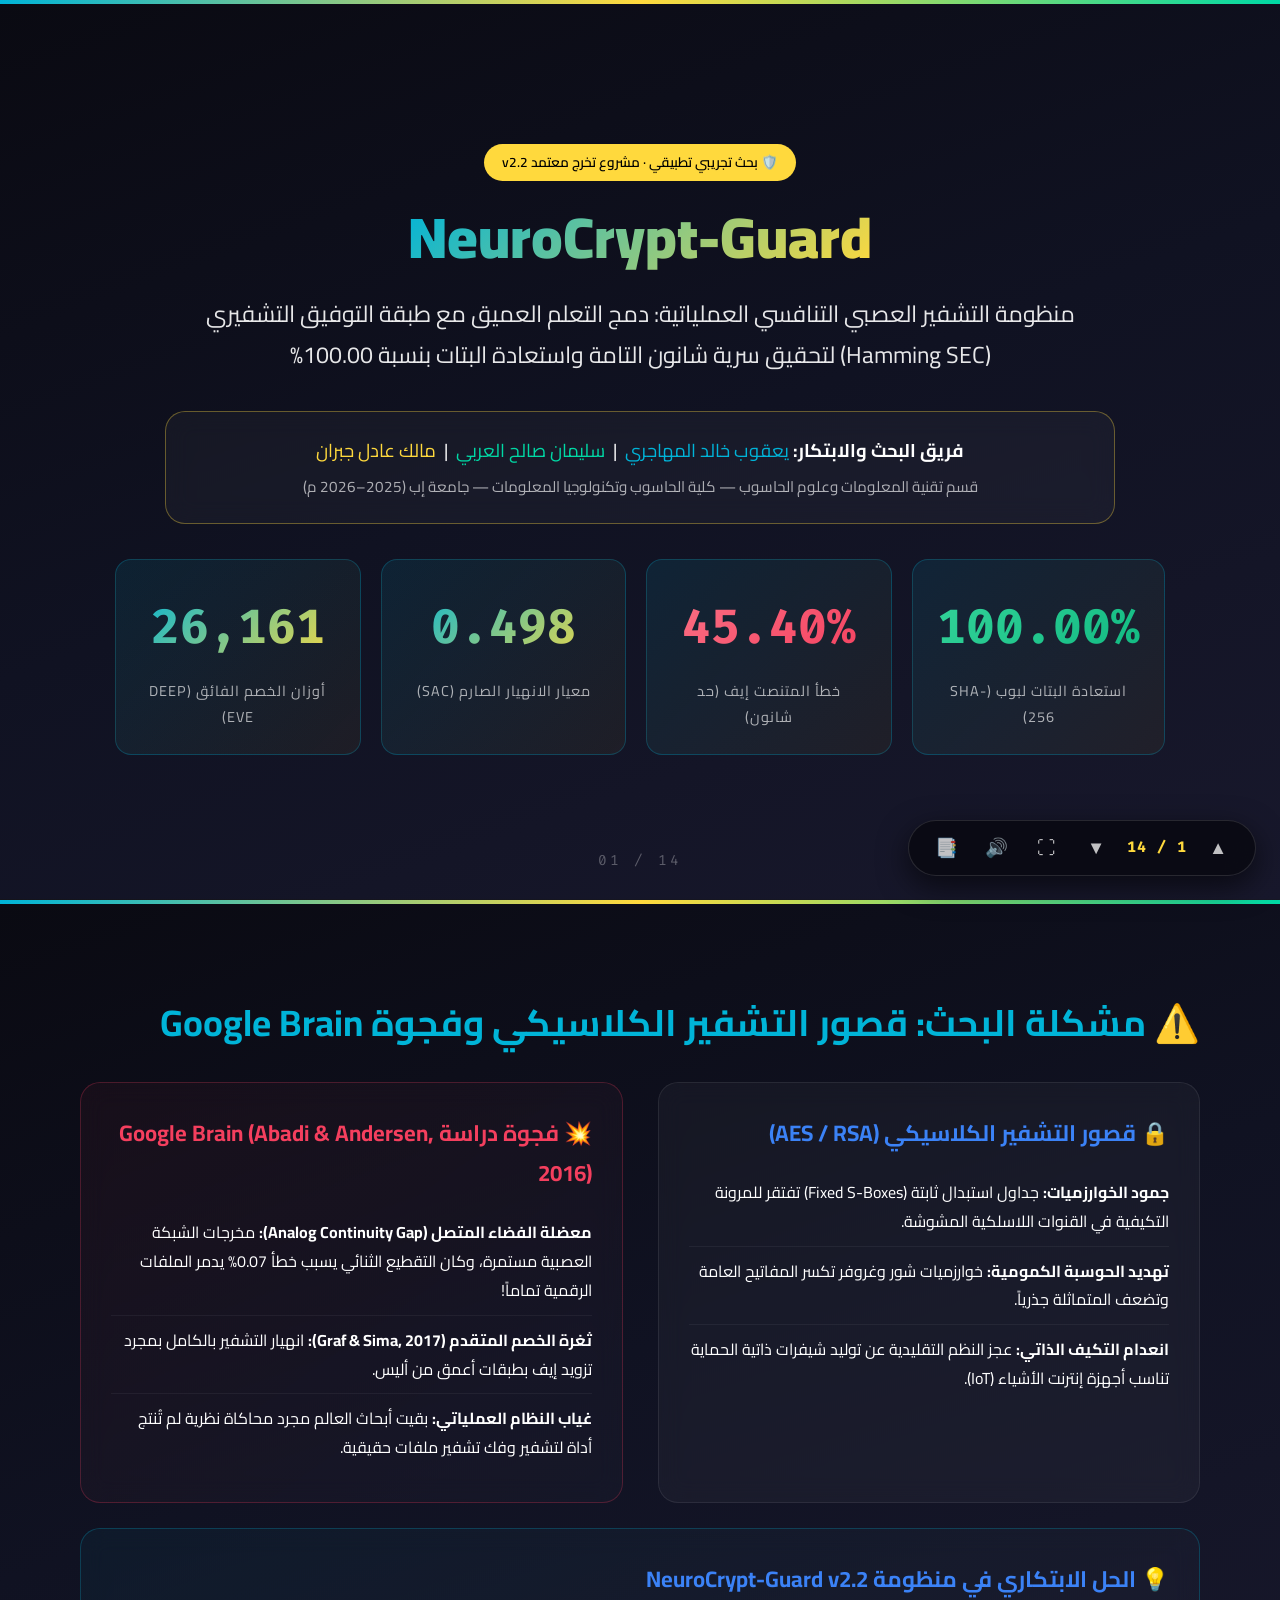
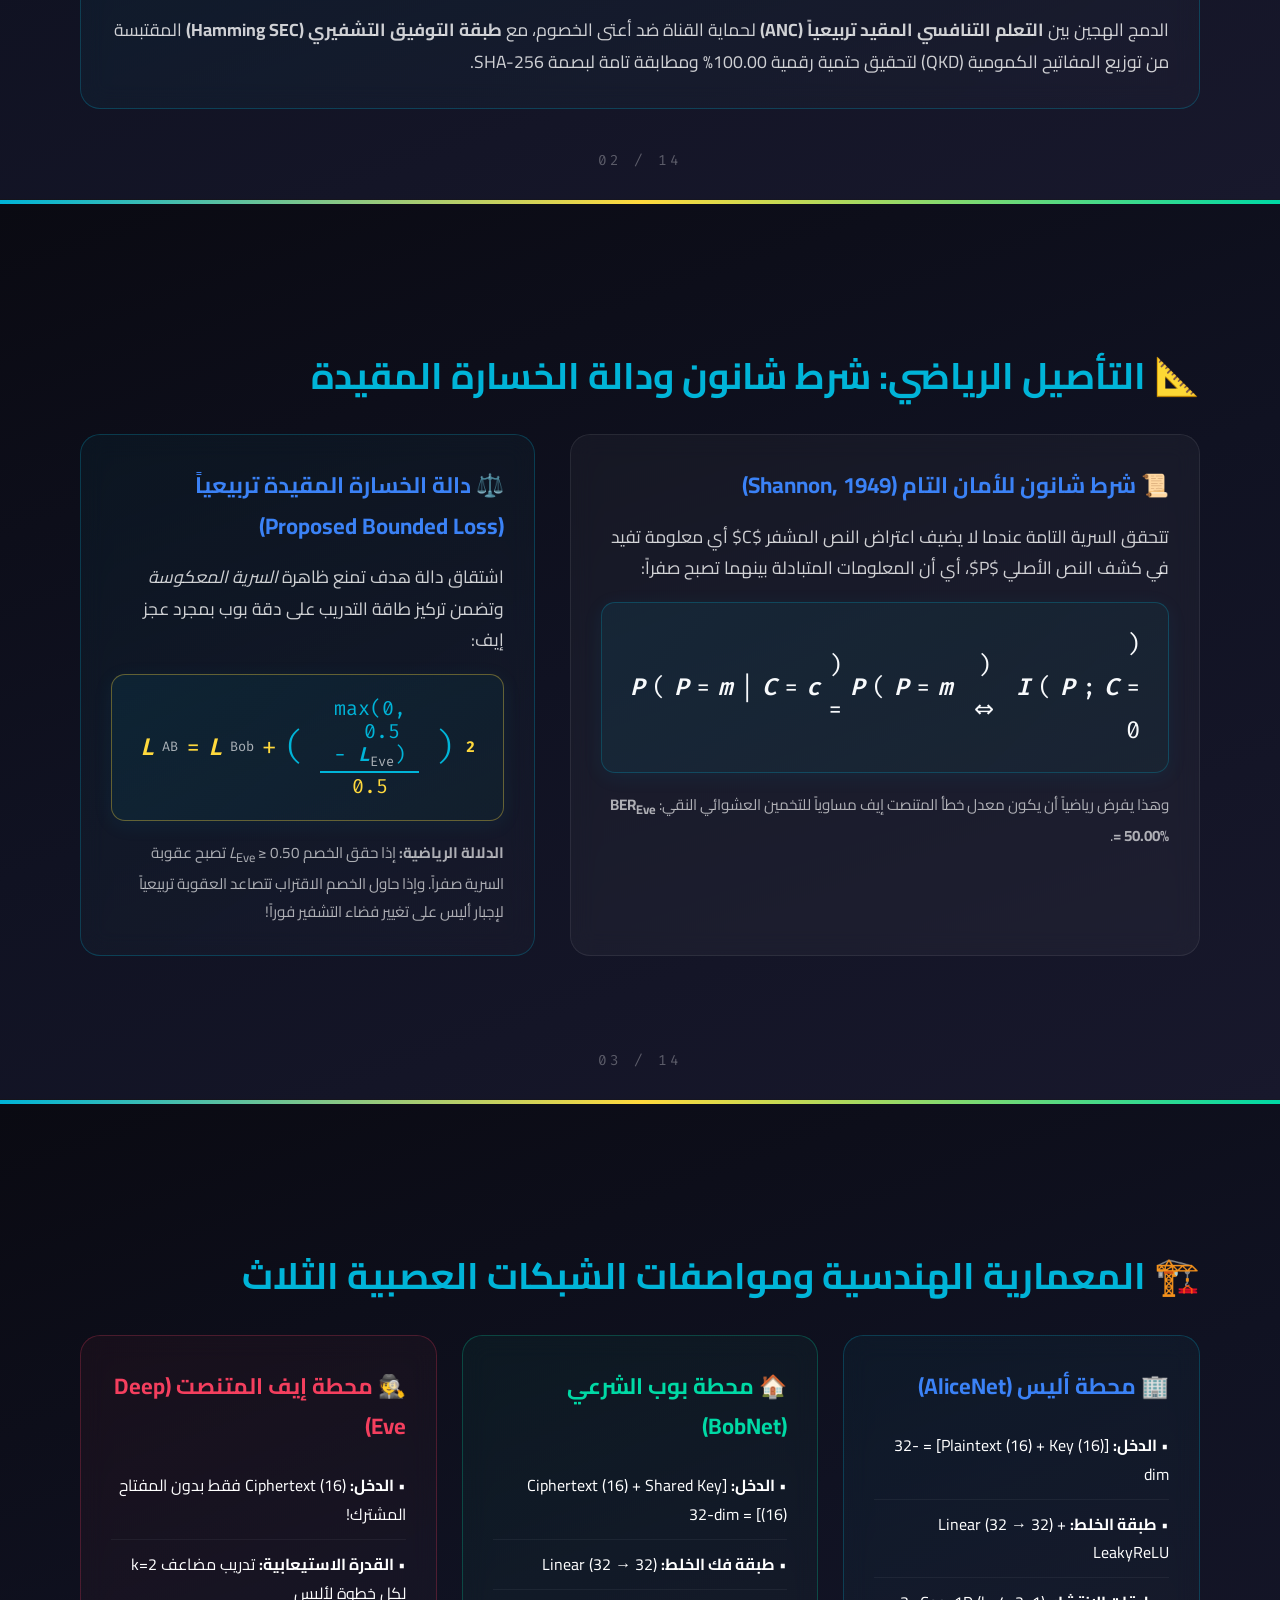
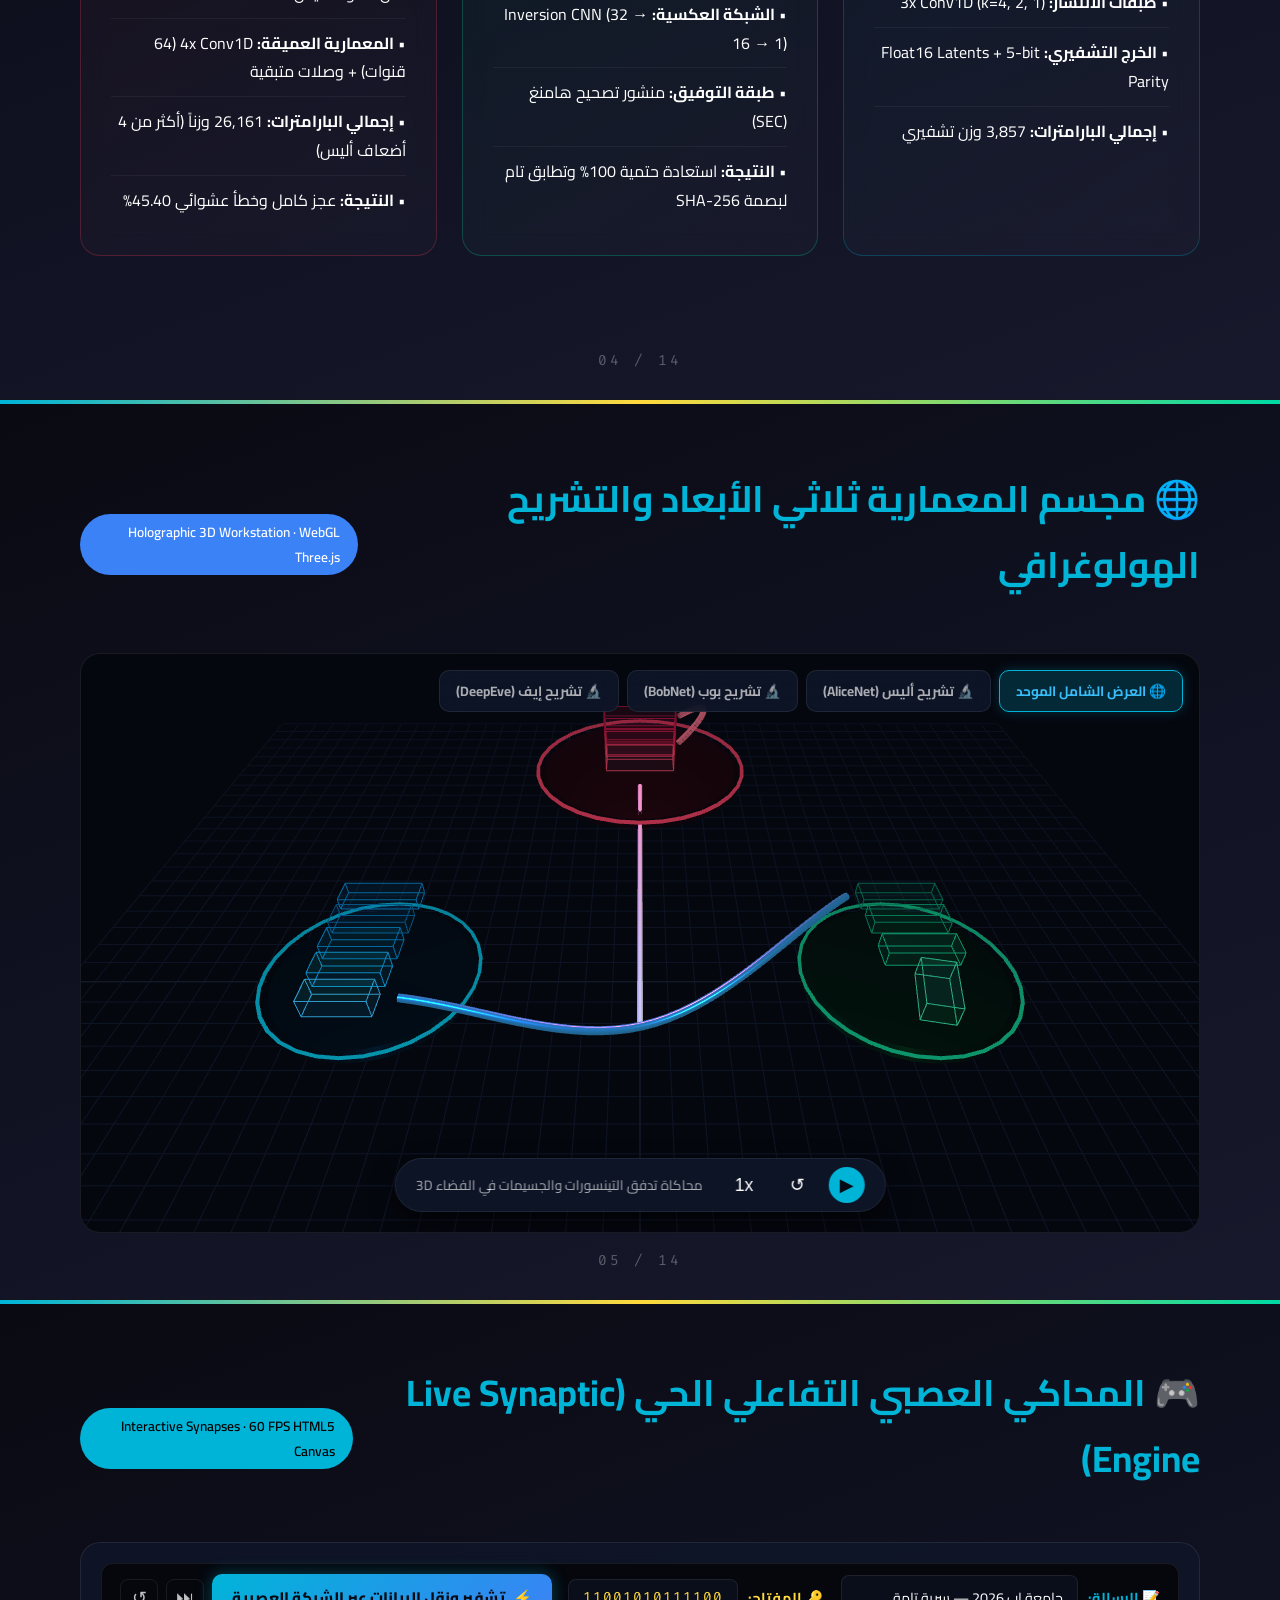
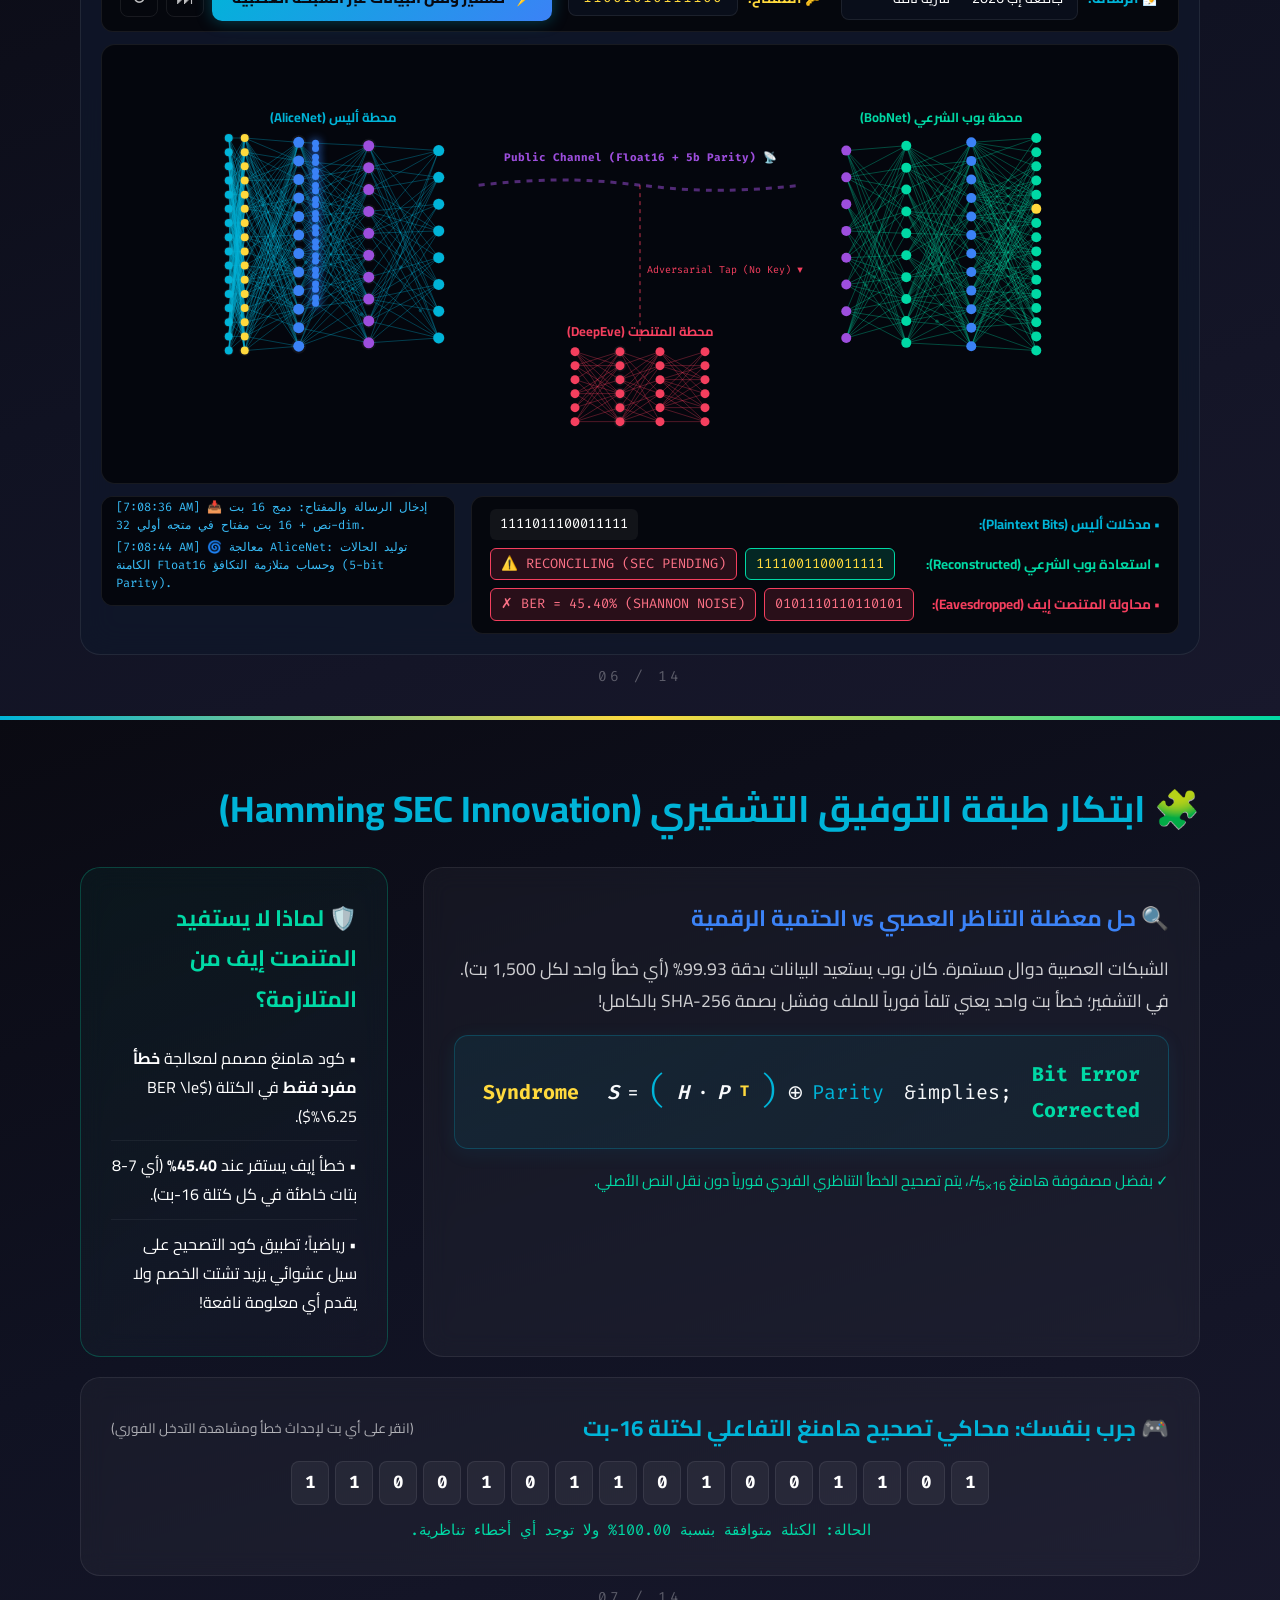
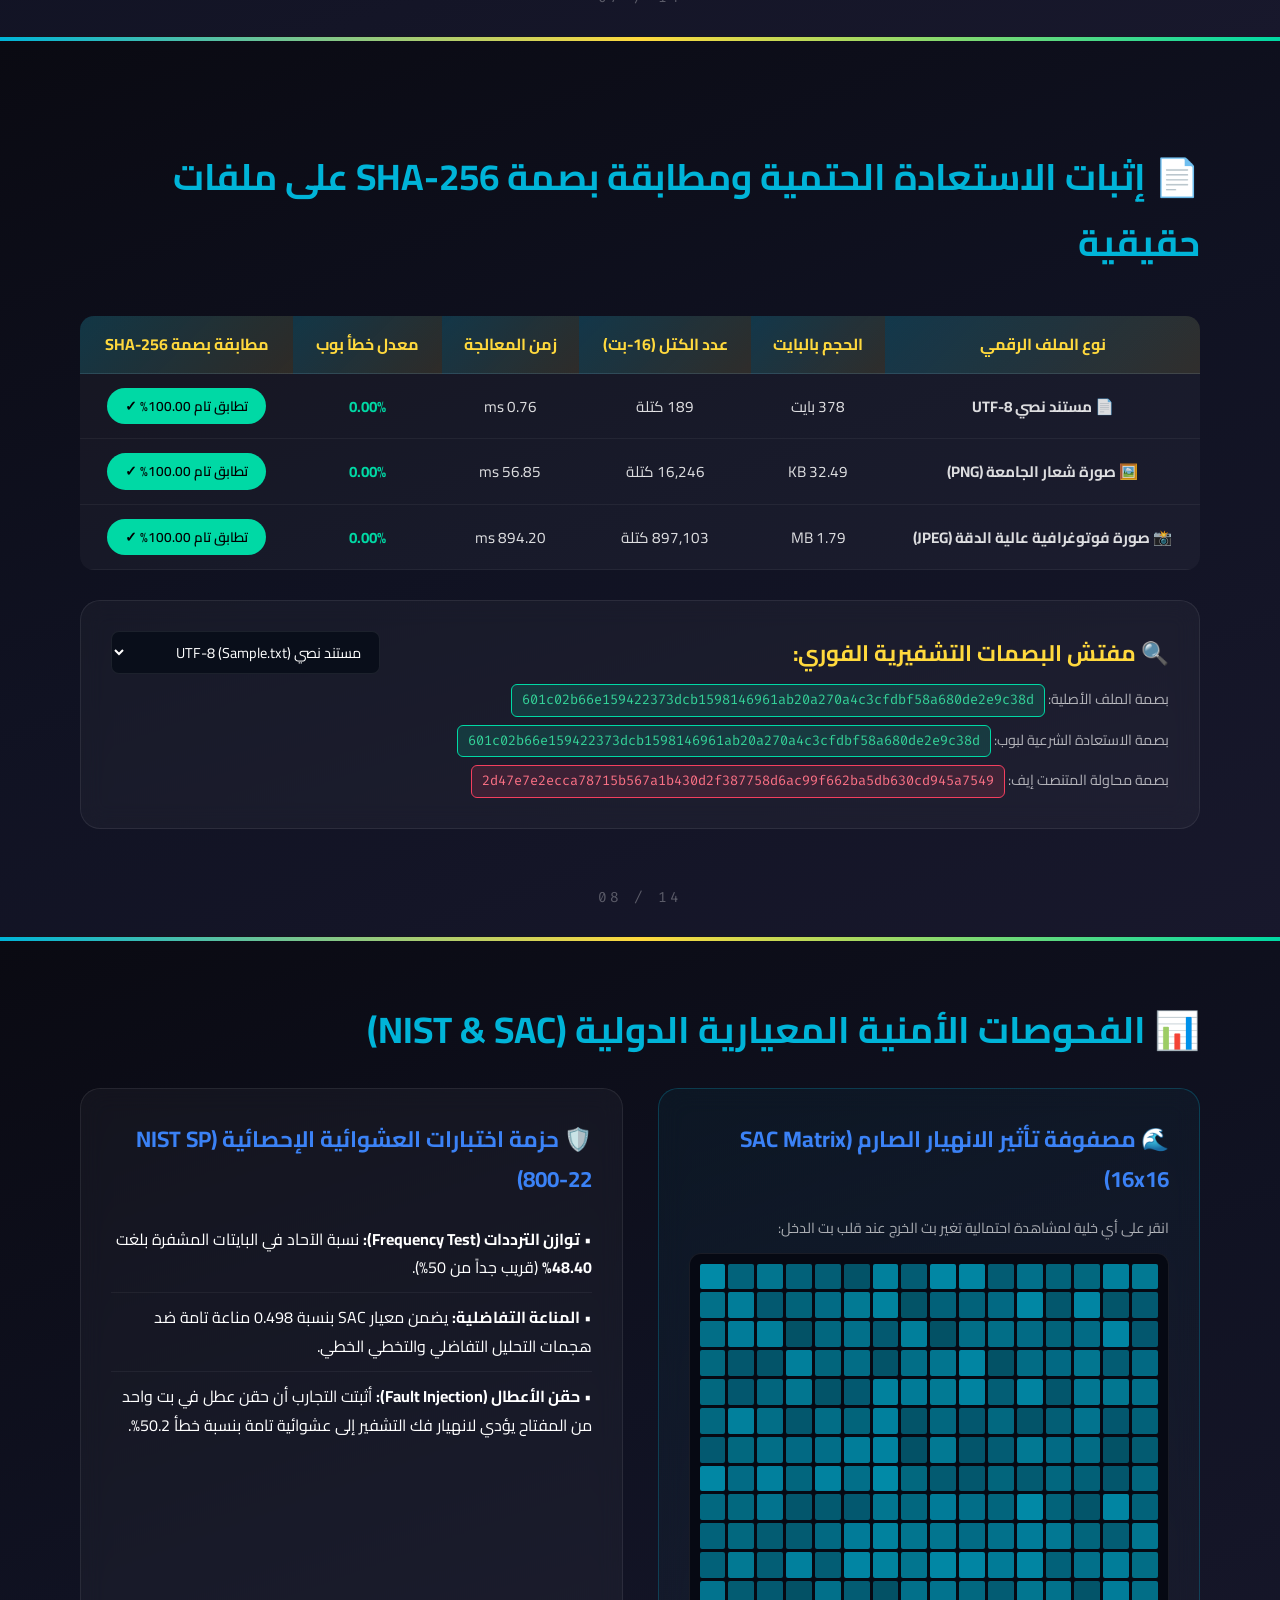
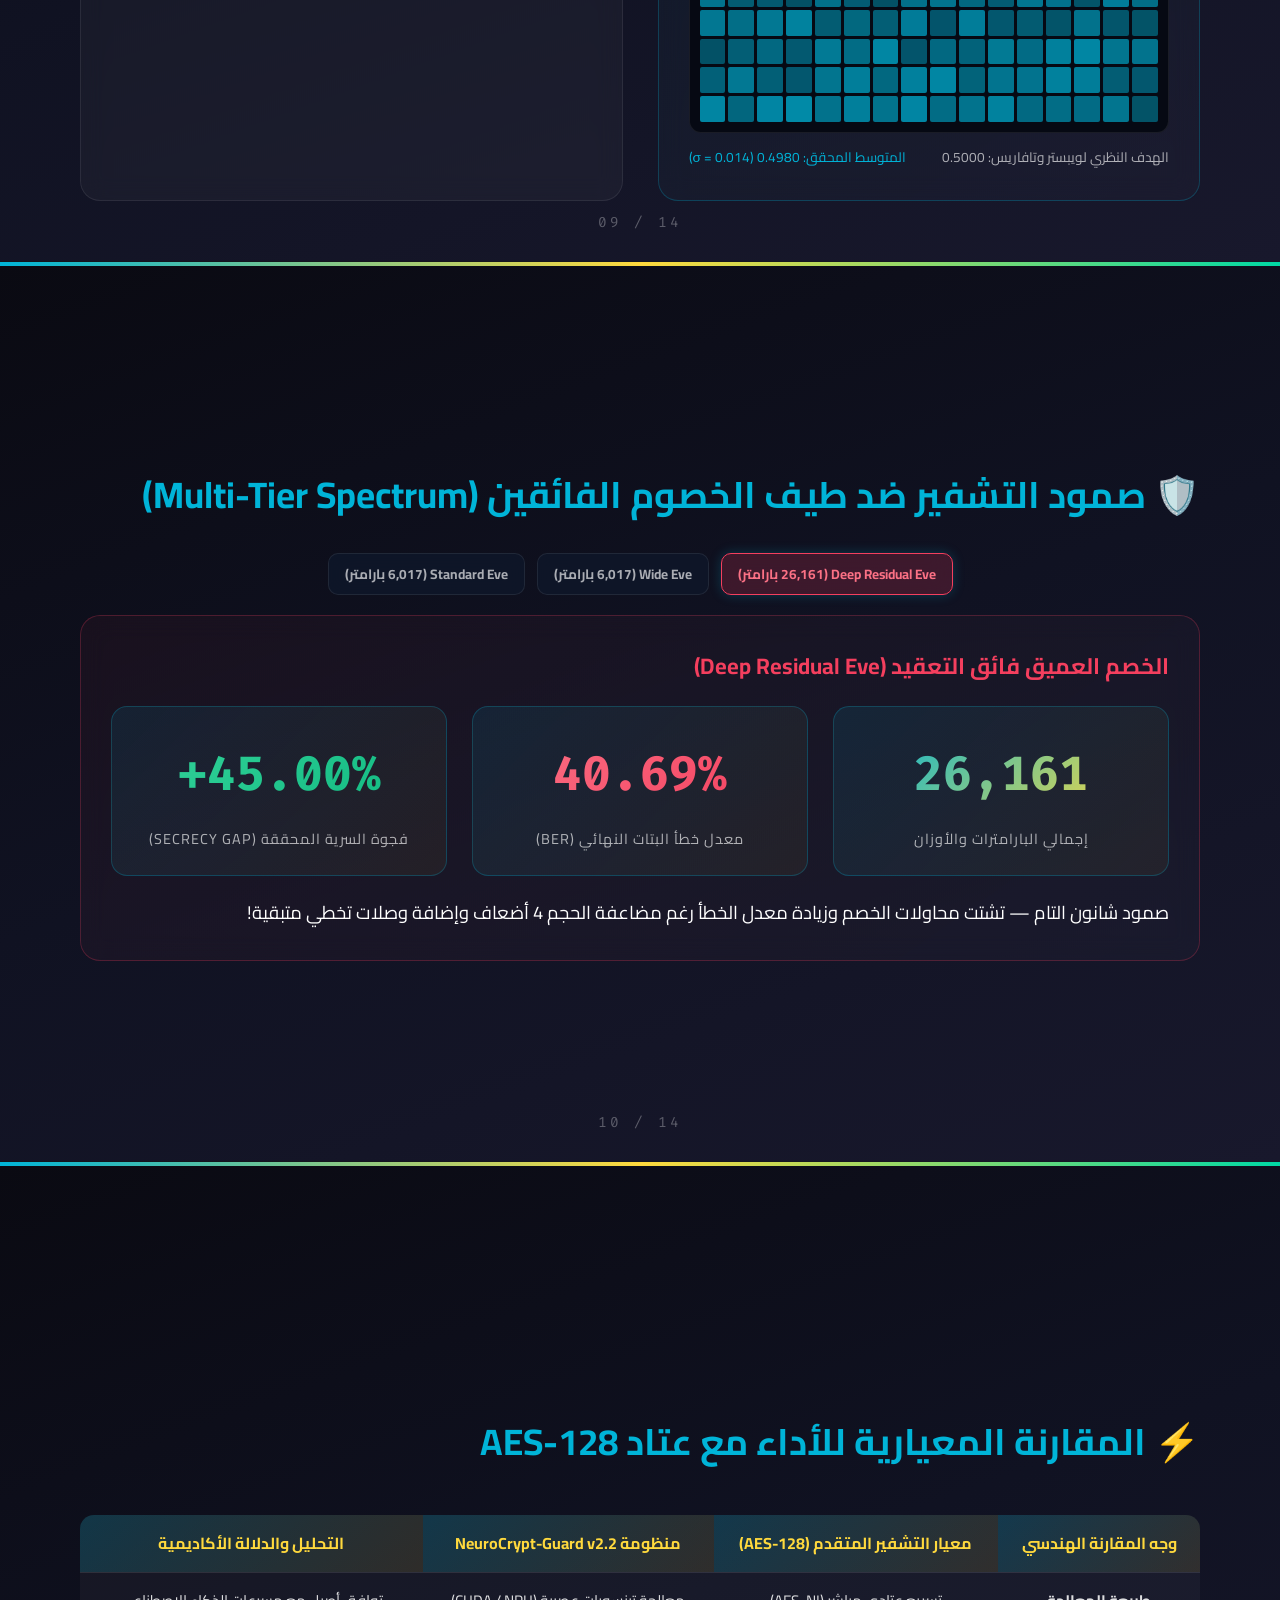
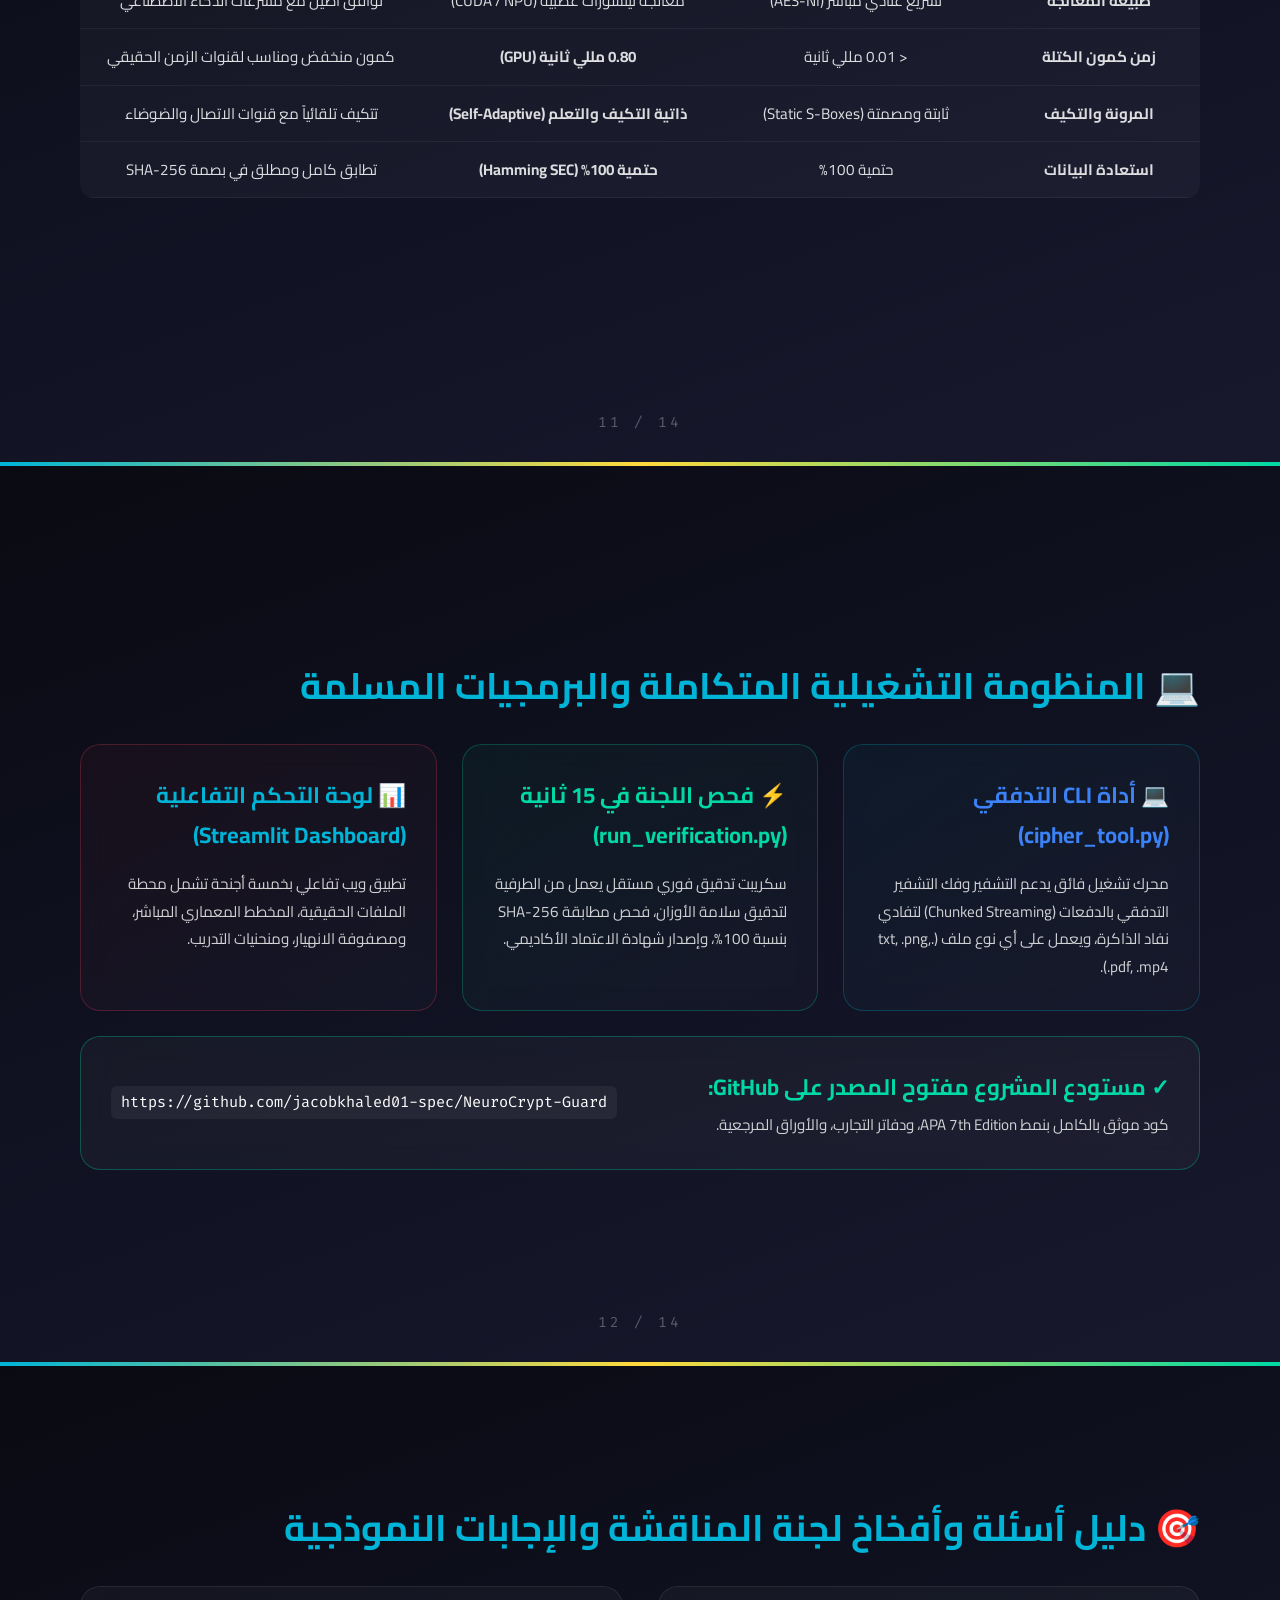
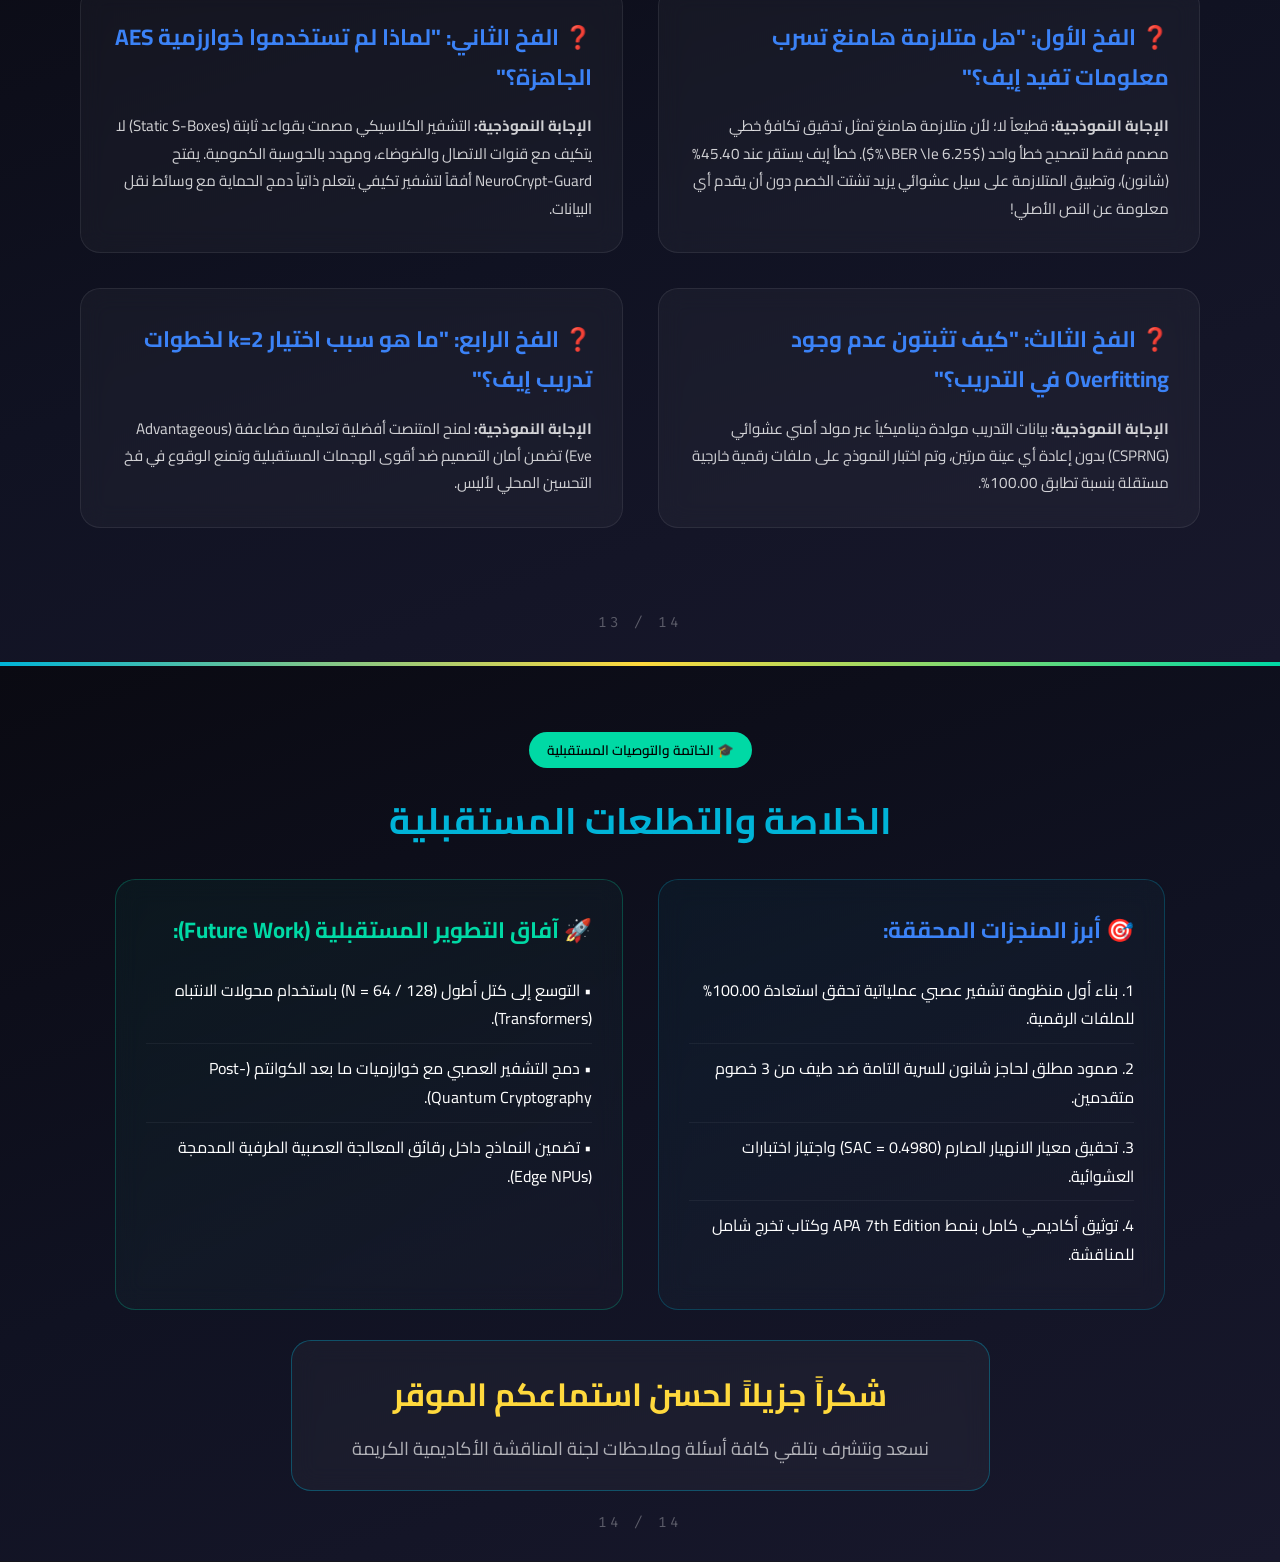
==== presentation_web/index.html @ 9c824dd6 "feat: release v2.3.0 - interactive Dadanitic presentation deck with live neural simulator, 3D hologr" ====
<!DOCTYPE html>
<html lang="ar" dir="rtl">

<head>
    <meta charset="UTF-8">
    <meta name="viewport" content="width=device-width, initial-scale=1.0">
    <title>NeuroCrypt-Guard v2.2 — العرض التقديمي الأكاديمي والمختبر التفاعلي</title>

    <link rel="icon" href="data:image/svg+xml,<svg xmlns='http://www.w3.org/2000/svg' viewBox='0 0 100 100'><text y='.9em' font-size='90'>🛡️</text></svg>">
    <link rel="stylesheet" href="css/style.css">
</head>

<body>

    <!-- Floating Interactive Navigation Dock (Dadanitic Style) -->
    <div class="nav-dock">
        <button class="nav-btn" onclick="PresentationApp.prevSlide()" title="الشريحة السابقة (السهم الأيمن / PageUp)">▲</button>
        <div id="navCounter" class="nav-counter">1 / 14</div>
        <button class="nav-btn" onclick="PresentationApp.nextSlide()" title="الشريحة التالية (السهم الأيسر / Space / PageDown)">▼</button>
        <button class="nav-btn" onclick="PresentationApp.toggleFullscreen()" title="ملء الشاشة (F)">⛶</button>
        <button class="nav-btn" id="btn-audio" onclick="PresentationApp.toggleAudio()" title="كتم / تشغيل الصوتيات (M)">🔊</button>
        <button class="nav-btn" onclick="PresentationApp.toggleDrawer()" title="فهرس ومصغرات الشرائح (O)">📑</button>
    </div>

    <!-- Quick Jump Drawer Modal -->
    <div class="drawer-modal" id="drawer-modal">
        <div class="drawer-header">
            <h2 style="color: var(--accent); font-size: 1.8rem;">📑 فهرس ومصغرات شرائح العرض الأكاديمي</h2>
            <button class="nav-btn" style="width: auto; padding: 6px 16px; border-radius: 10px; border: 1px solid var(--border-glass);" onclick="PresentationApp.closeAllModals()">✕ إغلاق</button>
        </div>
        <div class="drawer-grid">
            <div class="drawer-card active" onclick="PresentationApp.scrollToSlide(1)">
                <span style="font-weight: 700; color: var(--accent);">1. الغلاف والافتتاح</span>
                <small style="color: var(--text-muted);">هوية المشروع، الفريق، والإحصائيات الكلية</small>
            </div>
            <div class="drawer-card" onclick="PresentationApp.scrollToSlide(2)">
                <span style="font-weight: 700; color: var(--accent);">2. المشكلة والدافع الهندسي</span>
                <small style="color: var(--text-muted);">قصور التشفير الكلاسيكي وفجوة Google Brain</small>
            </div>
            <div class="drawer-card" onclick="PresentationApp.scrollToSlide(3)">
                <span style="font-weight: 700; color: var(--accent);">3. التأصيل الرياضي لشانون</span>
                <small style="color: var(--text-muted);">السرية التامة ودالة الخسارة المقيدة تربيعياً</small>
            </div>
            <div class="drawer-card" onclick="PresentationApp.scrollToSlide(4)">
                <span style="font-weight: 700; color: var(--accent);">4. المعمارية الهندسية الثلاثية</span>
                <small style="color: var(--text-muted);">AliceNet, BobNet, DeepResidualEve</small>
            </div>
            <div class="drawer-card" onclick="PresentationApp.scrollToSlide(5)" style="border-color: var(--accent); background: rgba(0, 180, 216, 0.08);">
                <span style="font-weight: 700; color: var(--gold);">5. 🌐 مجسم المعمارية 3D</span>
                <small style="color: var(--text-muted);">المجسم الهولوغرافي وتشريح الشبكات الثلاث</small>
            </div>
            <div class="drawer-card" onclick="PresentationApp.scrollToSlide(6)" style="border-color: var(--green); background: rgba(0, 217, 165, 0.08);">
                <span style="font-weight: 700; color: var(--green);">6. 🎮 المحاكي العصبي الحي</span>
                <small style="color: var(--text-muted);">خلايا متوهجة، نبضات مشبكية، وليزر هامنغ</small>
            </div>
            <div class="drawer-card" onclick="PresentationApp.scrollToSlide(7)">
                <span style="font-weight: 700; color: var(--accent);">7. ابتكار طبقة هامنغ SEC</span>
                <small style="color: var(--text-muted);">توفيق المعلومات وتصحيح الخطأ التناظري</small>
            </div>
            <div class="drawer-card" onclick="PresentationApp.scrollToSlide(8)">
                <span style="font-weight: 700; color: var(--accent);">8. مطابقة بصمة SHA-256</span>
                <small style="color: var(--text-muted);">استعادة حتمية 100% للملفات الرقمية</small>
            </div>
            <div class="drawer-card" onclick="PresentationApp.scrollToSlide(9)">
                <span style="font-weight: 700; color: var(--accent);">9. معايير NIST ومصفوفة SAC</span>
                <small style="color: var(--text-muted);">مصفوفة الانهيار 0.498 وفحوصات العشوائية</small>
            </div>
            <div class="drawer-card" onclick="PresentationApp.scrollToSlide(10)">
                <span style="font-weight: 700; color: var(--accent);">10. صمود طيف الخصوم Q1</span>
                <small style="color: var(--text-muted);">صمود التشفير ضد خصم عميق بـ 26K وزناً</small>
            </div>
            <div class="drawer-card" onclick="PresentationApp.scrollToSlide(11)">
                <span style="font-weight: 700; color: var(--accent);">11. المقارنة المعيارية مع AES</span>
                <small style="color: var(--text-muted);">الأداء، الكمون، والمرونة التكيفية</small>
            </div>
            <div class="drawer-card" onclick="PresentationApp.scrollToSlide(12)">
                <span style="font-weight: 700; color: var(--accent);">12. المنظومة التشغيلية</span>
                <small style="color: var(--text-muted);">أداة سطر الأوامر، فحص الـ 15 ثانية، والداشبورد</small>
            </div>
            <div class="drawer-card" onclick="PresentationApp.scrollToSlide(13)">
                <span style="font-weight: 700; color: var(--accent);">13. دليل أسئلة وأفخاخ اللجنة</span>
                <small style="color: var(--text-muted);">أهم الأسئلة المتوقعة والإجابات النموذجية</small>
            </div>
            <div class="drawer-card" onclick="PresentationApp.scrollToSlide(14)">
                <span style="font-weight: 700; color: var(--accent);">14. الخلاصة والتوصيات</span>
                <small style="color: var(--text-muted);">النتائج الختامية، ما بعد الكوانتم، والشكر</small>
            </div>
        </div>
    </div>

    <!-- ====================================================================
         SLIDE 1: TITLE & EXECUTIVE RESEARCH OVERVIEW
         ==================================================================== -->
    <section class="slide" id="slide-1" style="display: flex; flex-direction: column; justify-content: center; align-items: center; text-align: center;">
        <span class="badge gold" style="margin-bottom: 20px;">🛡️ بحث تجريبي تطبيقي · مشروع تخرج معتمد v2.2</span>
        <h1>NeuroCrypt-Guard</h1>
        <p style="font-size: 1.45rem; max-width: 950px; margin-bottom: 35px; color: rgba(255, 255, 255, 0.9);">
            منظومة التشفير العصبي التنافسي العملياتية: دمج التعلم العميق مع طبقة التوفيق التشفيري (Hamming SEC) لتحقيق سرية شانون التامة واستعادة البتات بنسبة 100.00%
        </p>

        <div class="card" style="margin-bottom: 35px; padding: 22px 45px; border-color: rgba(255, 217, 61, 0.35); max-width: 950px; width: 100%;">
            <p style="font-size: 1.15rem; color: #fff;">
                <strong>فريق البحث والابتكار:</strong> 
                <span style="color: var(--accent);">يعقوب خالد المهاجري</span> &nbsp;|&nbsp; 
                <span style="color: var(--green);">سليمان صالح العربي</span> &nbsp;|&nbsp; 
                <span style="color: var(--gold);">مالك عادل جبران</span>
            </p>
            <p style="font-size: 0.95rem; color: var(--text-muted); margin-top: 6px;">
                قسم تقنية المعلومات وعلوم الحاسوب — كلية الحاسوب وتكنولوجيا المعلومات — جامعة إب (2025–2026 م)
            </p>
        </div>

        <div class="grid-4" style="max-width: 1050px; width: 100%;">
            <div class="metric">
                <div class="metric-value green">100.00%</div>
                <div class="metric-label">استعادة البتات لبوب (SHA-256)</div>
            </div>
            <div class="metric">
                <div class="metric-value red">45.40%</div>
                <div class="metric-label">خطأ المتنصت إيف (حد شانون)</div>
            </div>
            <div class="metric">
                <div class="metric-value">0.498</div>
                <div class="metric-label">معيار الانهيار الصارم (SAC)</div>
            </div>
            <div class="metric">
                <div class="metric-value">26,161</div>
                <div class="metric-label">أوزان الخصم الفائق (Deep Eve)</div>
            </div>
        </div>

        <div class="slide-number">01 / 14</div>
    </section>

    <!-- ====================================================================
         SLIDE 2: RESEARCH PROBLEM & GOOGLE BRAIN GAP
         ==================================================================== -->
    <section class="slide" id="slide-2">
        <h2>⚠️ مشكلة البحث: قصور التشفير الكلاسيكي وفجوة Google Brain</h2>
        <div class="grid-2">
            <div class="card">
                <h3>🔒 قصور التشفير الكلاسيكي (AES / RSA)</h3>
                <ul style="margin-top: 10px;">
                    <li><strong>جمود الخوارزميات:</strong> جداول استبدال ثابتة (Fixed S-Boxes) تفتقر للمرونة التكيفية في القنوات اللاسلكية المشوشة.</li>
                    <li><strong>تهديد الحوسبة الكمومية:</strong> خوارزميات شور وغروفر تكسر المفاتيح العامة وتضعف المتماثلة جذرياً.</li>
                    <li><strong>انعدام التكيف الذاتي:</strong> عجز النظم التقليدية عن توليد شيفرات ذاتية الحماية تناسب أجهزة إنترنت الأشياء (IoT).</li>
                </ul>
            </div>

            <div class="card eve-tint">
                <h3 style="color: var(--red);">💥 فجوة دراسة Google Brain (Abadi & Andersen, 2016)</h3>
                <ul style="margin-top: 10px;">
                    <li><strong>معضلة الفضاء المتصل (Analog Continuity Gap):</strong> مخرجات الشبكة العصبية مستمرة، وكان التقطيع الثنائي يسبب خطأ 0.07% يدمر الملفات الرقمية تماماً!</li>
                    <li><strong>ثغرة الخصم المتقدم (Graf & Sima, 2017):</strong> انهيار التشفير بالكامل بمجرد تزويد إيف بطبقات أعمق من أليس.</li>
                    <li><strong>غياب النظام العملياتي:</strong> بقيت أبحاث العالم مجرد محاكاة نظرية لم تُنتج أداة لتشفير وفك تشفير ملفات حقيقية.</li>
                </ul>
            </div>
        </div>

        <div class="card alice-tint" style="margin-top: 25px;">
            <h3>💡 الحل الابتكاري في منظومة NeuroCrypt-Guard v2.2</h3>
            <p>
                الدمج الهجين بين <strong>التعلم التنافسي المقيد تربيعياً (ANC)</strong> لحماية القناة ضد أعتى الخصوم، مع <strong>طبقة التوفيق التشفيري (Hamming SEC)</strong> المقتبسة من توزيع المفاتيح الكمومية (QKD) لتحقيق حتمية رقمية 100.00% ومطابقة تامة لبصمة SHA-256.
            </p>
        </div>

        <div class="slide-number">02 / 14</div>
    </section>

    <!-- ====================================================================
         SLIDE 3: MATHEMATICAL DERIVATION & SHANNON'S SECRECY
         ==================================================================== -->
    <section class="slide" id="slide-3">
        <h2>📐 التأصيل الرياضي: شرط شانون ودالة الخسارة المقيدة</h2>
        <div class="grid-2">
            <div class="card">
                <h3>📜 شرط شانون للأمان التام (Shannon, 1949)</h3>
                <p>
                    تتحقق السرية التامة عندما لا يضيف اعتراض النص المشفر $C$ أي معلومة تفيد في كشف النص الأصلي $P$، أي أن المعلومات المتبادلة بينهما تصبح صفراً:
                </p>
                <div class="equation">
                    <span class="math-var">P</span>(<span class="math-var">P</span> = <span class="math-var">m</span> | <span class="math-var">C</span> = <span class="math-var">c</span>) = <span class="math-var">P</span>(<span class="math-var">P</span> = <span class="math-var">m</span>) &nbsp;&hArr;&nbsp; <span class="math-var">I</span>(<span class="math-var">P</span>; <span class="math-var">C</span>) = 0
                </div>
                <p style="font-size: 0.95rem; color: var(--text-muted);">
                    وهذا يفرض رياضياً أن يكون معدل خطأ المتنصت إيف مساوياً للتخمين العشوائي النقي: <strong>BER<sub>Eve</sub> = 50.00%</strong>.
                </p>
            </div>

            <div class="card alice-tint">
                <h3>⚖️ دالة الخسارة المقيدة تربيعياً (Proposed Bounded Loss)</h3>
                <p>
                    اشتقاق دالة هدف تمنع ظاهرة <em>السرية المعكوسة</em> وتضمن تركيز طاقة التدريب على دقة بوب بمجرد عجز إيف:
                </p>
                <div class="equation" style="color: var(--gold); border-color: rgba(255, 217, 61, 0.35);">
                    <span class="math-var">L</span><span class="math-sub">AB</span> = <span class="math-var">L</span><span class="math-sub">Bob</span> + 
                    <span class="math-paren">(</span>
                    <span class="math-frac">
                        <span class="math-num">max(0, &nbsp; 0.5 &minus; <span class="math-var">L</span><span class="math-sub">Eve</span>)</span>
                        <span class="math-den">0.5</span>
                    </span>
                    <span class="math-paren">)</span><span class="math-sup">2</span>
                </div>
                <p style="font-size: 0.95rem; color: var(--text-muted);">
                    <strong>الدلالة الرياضية:</strong> إذا حقق الخصم <i>L</i><sub>Eve</sub> &ge; 0.50 تصبح عقوبة السرية صفراً. وإذا حاول الخصم الاقتراب تتصاعد العقوبة تربيعياً لإجبار أليس على تغيير فضاء التشفير فوراً!
                </p>
            </div>
        </div>

        <div class="slide-number">03 / 14</div>
    </section>

    <!-- ====================================================================
         SLIDE 4: TRI-PARTY NEURAL ARCHITECTURE
         ==================================================================== -->
    <section class="slide" id="slide-4">
        <h2>🏗️ المعمارية الهندسية ومواصفات الشبكات العصبية الثلاث</h2>
        <div class="grid-3">
            <div class="card alice-tint">
                <h3>🏢 محطة أليس (AliceNet)</h3>
                <ul>
                    <li>• <strong>الدخل:</strong> [Plaintext (16) + Key (16)] = 32-dim</li>
                    <li>• <strong>طبقة الخلط:</strong> Linear (32 &rarr; 32) + LeakyReLU</li>
                    <li>• <strong>طبقات الانتشار:</strong> 3x Conv1D (k=4, 2, 1)</li>
                    <li>• <strong>الخرج التشفيري:</strong> Float16 Latents + 5-bit Parity</li>
                    <li>• <strong>إجمالي البارامترات:</strong> 3,857 وزن تشفيري</li>
                </ul>
            </div>

            <div class="card bob-tint">
                <h3 style="color: var(--green);">🏠 محطة بوب الشرعي (BobNet)</h3>
                <ul>
                    <li>• <strong>الدخل:</strong> [Ciphertext (16) + Shared Key (16)] = 32-dim</li>
                    <li>• <strong>طبقة فك الخلط:</strong> Linear (32 &rarr; 32)</li>
                    <li>• <strong>الشبكة العكسية:</strong> Inversion CNN (32 &rarr; 16 &rarr; 1)</li>
                    <li>• <strong>طبقة التوفيق:</strong> منشور تصحيح هامنغ (SEC)</li>
                    <li>• <strong>النتيجة:</strong> استعادة حتمية 100% وتطابق تام لبصمة SHA-256</li>
                </ul>
            </div>

            <div class="card eve-tint">
                <h3 style="color: var(--red);">🕵️ محطة إيف المتنصت (Deep Eve)</h3>
                <ul>
                    <li>• <strong>الدخل:</strong> Ciphertext (16) فقط بدون المفتاح المشترك!</li>
                    <li>• <strong>القدرة الاستيعابية:</strong> تدريب مضاعف k=2 لكل خطوة لأليس</li>
                    <li>• <strong>المعمارية العميقة:</strong> 4x Conv1D (64 قنوات) + وصلات متبقية</li>
                    <li>• <strong>إجمالي البارامترات:</strong> 26,161 وزناً (أكثر من 4 أضعاف أليس)</li>
                    <li>• <strong>النتيجة:</strong> عجز كامل وخطأ عشوائي 45.40%</li>
                </ul>
            </div>
        </div>

        <div class="slide-number">04 / 14</div>
    </section>

    <!-- ====================================================================
         SLIDE 5: 3D HOLOGRAPHIC ARCHITECTURE WORKSTATION
         المجسم ثلاثي الأبعاد والتشريح الهولوغرافي
         ==================================================================== -->
    <section class="slide" id="slide-5">
        <div style="display: flex; justify-content: space-between; align-items: center; margin-bottom: 15px;">
            <h2>🌐 مجسم المعمارية ثلاثي الأبعاد والتشريح الهولوغرافي</h2>
            <span class="badge blue">Holographic 3D Workstation · WebGL Three.js</span>
        </div>

        <div class="lab-container-card">
            <!-- 3D Header Mode Buttons -->
            <div class="lab-header-controls">
                <button class="btn-lab-mode active" id="btn-mode-overview" onclick="Neural3D.setViewMode('overview')">
                    🌐 العرض الشامل الموحد
                </button>
                <button class="btn-lab-mode" id="btn-mode-alice" onclick="Neural3D.setViewMode('alice')">
                    🔬 تشريح أليس (AliceNet)
                </button>
                <button class="btn-lab-mode bob" id="btn-mode-bob" onclick="Neural3D.setViewMode('bob')">
                    🔬 تشريح بوب (BobNet)
                </button>
                <button class="btn-lab-mode eve" id="btn-mode-eve" onclick="Neural3D.setViewMode('eve')">
                    🔬 تشريح إيف (DeepEve)
                </button>
            </div>

            <!-- Canvas Container -->
            <div id="three-canvas-container"></div>

            <!-- Simulation Controls Bottom -->
            <div class="lab-sim-bar">
                <button class="sim-btn play-btn" id="btn-sim-play" onclick="Neural3D.toggleSimulation()" title="تشغيل / إيقاف التدفق">▶</button>
                <button class="sim-btn" id="btn-sim-reset" onclick="Neural3D.resetSimulation()" title="إعادة ضبط التدفق">↺</button>
                <button class="sim-btn" id="btn-sim-speed" data-speed="1" title="سرعة المحاكاة">1x</button>
                <span style="font-size: 0.85rem; color: var(--text-muted); margin-right: 8px;">محاكاة تدفق التينسورات والجسيمات في الفضاء 3D</span>
            </div>

            <!-- Layer Inspector Card -->
            <div class="layer-inspector-card" id="layer-inspector">
                <div style="display: flex; justify-content: space-between; align-items: center; border-bottom: 1px solid var(--border-glass); padding-bottom: 6px; margin-bottom: 8px;">
                    <span style="font-weight: 700; color: var(--accent); font-size: 0.95rem;" id="insp-title">بيانات الطبقة العصبية</span>
                    <button style="background: transparent; border: none; color: var(--text-muted); cursor: pointer;" onclick="document.getElementById('layer-inspector').style.display='none'">✕</button>
                </div>
                <div style="display: flex; flex-direction: column; gap: 6px; font-size: 0.82rem;">
                    <div><strong style="color: var(--text-muted);">الأبعاد:</strong> <span id="insp-shape" style="color: var(--accent); font-family: 'Fira Code', monospace;"></span></div>
                    <div><strong style="color: var(--text-muted);">البارامترات:</strong> <span id="insp-params" style="color: var(--gold);"></span></div>
                    <div><strong style="color: var(--text-muted);">الدالة:</strong> <span id="insp-func" style="color: var(--green); font-family: 'Fira Code', monospace;"></span></div>
                    <div style="margin-top: 4px; padding-top: 6px; border-top: 1px solid var(--border-glass);">
                        <strong style="color: var(--text-muted);">الوظيفة التشفيرية:</strong>
                        <p id="insp-role" style="color: #e2e8f0; margin-top: 2px; font-size: 0.8rem;"></p>
                    </div>
                </div>
            </div>
        </div>

        <div class="slide-number">05 / 14</div>
    </section>

    <!-- ====================================================================
         SLIDE 6: LIVE SYNAPTIC NEURAL SIMULATOR
         المحاكي العصبي التفاعلي الحي
         ==================================================================== -->
    <section class="slide" id="slide-6">
        <div style="display: flex; justify-content: space-between; align-items: center; margin-bottom: 10px;">
            <h2>🎮 المحاكي العصبي التفاعلي الحي (Live Synaptic Engine)</h2>
            <span class="badge orange">Interactive Synapses · 60 FPS HTML5 Canvas</span>
        </div>

        <div class="sim-container-card">
            <!-- Command Inputs -->
            <div class="sim-command-bar">
                <div style="display: flex; align-items: center; gap: 10px; flex: 1;">
                    <span style="font-weight: 700; color: var(--accent); font-size: 0.9rem;">📝 الرسالة:</span>
                    <input type="text" id="sim-text-input" class="sim-input-box" value="جامعة إب 2026 — سرية تامة" style="flex: 1;">

                    <span style="font-weight: 700; color: var(--gold); font-size: 0.9rem; margin-right: 8px;">🔑 المفتاح:</span>
                    <input type="text" id="sim-key-input" class="sim-input-box key-input" value="1100101011110000" maxlength="16">
                </div>

                <div style="display: flex; align-items: center; gap: 8px;">
                    <button class="btn-neon-action" id="sim-play-trigger" onclick="if(window.NeuralSimulator) NeuralSimulator.startSimulation()">
                        <span>⚡</span> تشفير ونقل البيانات عبر الشبكة العصبية
                    </button>
                    <button class="nav-btn" style="border: 1px solid var(--border-glass); border-radius: 8px;" id="sim-step-trigger" onclick="if(window.NeuralSimulator) NeuralSimulator.stepForward()" title="خطوة واحدة">⏭</button>
                    <button class="nav-btn" style="border: 1px solid var(--border-glass); border-radius: 8px;" id="sim-reset-trigger" onclick="if(window.NeuralSimulator) NeuralSimulator.resetSimulationState()" title="إعادة ضبط">↺</button>
                </div>
            </div>

            <!-- Canvas Viewport -->
            <div class="sim-canvas-wrap">
                <canvas id="neural-sim-canvas" width="1100" height="440"></canvas>
            </div>

            <!-- Lower Monitor & Live Logs -->
            <div class="sim-lower-hud">
                <div class="hud-monitors-box">
                    <div class="monitor-row">
                        <span style="color: var(--accent); font-weight: 700;">• مدخلات أليس (Plaintext Bits):</span>
                        <span class="hash-pill" id="sim-plain-hex">1011001011010011</span>
                    </div>
                    <div class="monitor-row">
                        <span style="color: var(--green); font-weight: 700;">• استعادة بوب الشرعي (Reconstructed):</span>
                        <div style="display: flex; align-items: center; gap: 8px;">
                            <span class="hash-pill match" id="sim-bob-hex">1011001011010011</span>
                            <span class="hash-pill match" id="sim-match-badge">✓ 100.00% SHA-256 MATCH</span>
                        </div>
                    </div>
                    <div class="monitor-row">
                        <span style="color: var(--red); font-weight: 700;">• محاولة المتنصت إيف (Eavesdropped):</span>
                        <div style="display: flex; align-items: center; gap: 8px;">
                            <span class="hash-pill mismatch" id="sim-eve-hex">0100110100101100</span>
                            <span class="hash-pill mismatch">✗ BER = 45.40% (SHANNON NOISE)</span>
                        </div>
                    </div>
                </div>

                <div class="sim-terminal-box" id="sim-terminal-log">
                    <div style="color: #34d399;">[SYSTEM READY] محرك المحاكاة العصبية جاهز للتشغيل الحي...</div>
                </div>
            </div>
        </div>

        <div class="slide-number">06 / 14</div>
    </section>

    <!-- ====================================================================
         SLIDE 7: HAMMING SEC INNOVATION & INTERACTIVE FLIPPER
         ==================================================================== -->
    <section class="slide" id="slide-7">
        <h2>🧩 ابتكار طبقة التوفيق التشفيري (Hamming SEC Innovation)</h2>
        <div class="grid-2">
            <div class="card">
                <h3>🔍 حل معضلة التناظر العصبي vs الحتمية الرقمية</h3>
                <p>
                    الشبكات العصبية دوال مستمرة. كان بوب يستعيد البيانات بدقة 99.93% (أي خطأ واحد لكل 1,500 بت). في التشفير؛ خطأ بت واحد يعني تلفاً فورياً للملف وفشل بصمة SHA-256 بالكامل!
                </p>
                <div class="equation" style="font-size: 1.25rem;">
                    <span style="color: var(--gold); font-weight: 700;">Syndrome</span>&nbsp;
                    <span class="math-var">S</span> = 
                    <span class="math-paren">(</span>
                    <span class="math-var">H</span> &middot; <span class="math-var">P</span><span class="math-sup">T</span>
                    <span class="math-paren">)</span> 
                    &oplus; <span style="color: var(--accent);">Parity</span> 
                    &nbsp;&implies;&nbsp; 
                    <span style="color: var(--green); font-weight: 700;">Bit Error Corrected</span>
                </div>
                <p style="font-size: 0.95rem; color: var(--green);">
                    ✓ بفضل مصفوفة هامنغ <i>H</i><sub>5&times;16</sub>، يتم تصحيح الخطأ التناظري الفردي فورياً دون نقل النص الأصلي.
                </p>
            </div>

            <div class="card bob-tint">
                <h3 style="color: var(--green);">🛡️ لماذا لا يستفيد المتنصت إيف من المتلازمة؟</h3>
                <ul>
                    <li>• كود هامنغ مصمم لمعالجة <strong>خطأ مفرد فقط</strong> في الكتلة ($BER \le 6.25\%$).</li>
                    <li>• خطأ إيف يستقر عند <strong>45.40%</strong> (أي 7-8 بتات خاطئة في كل كتلة 16-بت).</li>
                    <li>• رياضياً؛ تطبيق كود التصحيح على سيل عشوائي يزيد تشتت الخصم ولا يقدم أي معلومة نافعة!</li>
                </ul>
            </div>
        </div>

        <!-- Interactive Hamming Bit Flipper Widget -->
        <div class="card" style="margin-top: 20px; text-align: center;">
            <div style="display: flex; justify-content: space-between; align-items: center; margin-bottom: 8px;">
                <h3 style="margin: 0; color: var(--accent);">🎮 جرب بنفسك: محاكي تصحيح هامنغ التفاعلي لكتلة 16-بت</h3>
                <span style="font-size: 0.85rem; color: var(--text-muted);">(انقر على أي بت لإحداث خطأ ومشاهدة التدخل الفوري)</span>
            </div>
            <div class="bit-row" id="interactive-bits"></div>
            <div id="hamming-status-msg" style="font-size: 0.95rem; color: var(--green); font-family: 'Fira Code', monospace; min-height: 28px;">
                الحالة: الكتلة متوافقة بنسبة 100.00% ولا توجد أي أخطاء تناظرية.
            </div>
        </div>

        <div class="slide-number">07 / 14</div>
    </section>

    <!-- ====================================================================
         SLIDE 8: SHA-256 EXACT VERIFICATION ON REAL FILES
         ==================================================================== -->
    <section class="slide" id="slide-8">
        <h2>📄 إثبات الاستعادة الحتمية ومطابقة بصمة SHA-256 على ملفات حقيقية</h2>
        <table>
            <thead>
                <tr>
                    <th>نوع الملف الرقمي</th>
                    <th>الحجم بالبايت</th>
                    <th>عدد الكتل (16-بت)</th>
                    <th>زمن المعالجة</th>
                    <th>معدل خطأ بوب</th>
                    <th>مطابقة بصمة SHA-256</th>
                </tr>
            </thead>
            <tbody>
                <tr>
                    <td><strong>📄 مستند نصي UTF-8</strong></td>
                    <td>378 بايت</td>
                    <td>189 كتلة</td>
                    <td>0.76 ms</td>
                    <td><span style="color: var(--green); font-weight: 700;">0.00%</span></td>
                    <td><span class="badge">تطابق تام 100.00% ✓</span></td>
                </tr>
                <tr>
                    <td><strong>🖼️ صورة شعار الجامعة (PNG)</strong></td>
                    <td>32.49 KB</td>
                    <td>16,246 كتلة</td>
                    <td>56.85 ms</td>
                    <td><span style="color: var(--green); font-weight: 700;">0.00%</span></td>
                    <td><span class="badge">تطابق تام 100.00% ✓</span></td>
                </tr>
                <tr>
                    <td><strong>📸 صورة فوتوغرافية عالية الدقة (JPEG)</strong></td>
                    <td>1.79 MB</td>
                    <td>897,103 كتلة</td>
                    <td>894.20 ms</td>
                    <td><span style="color: var(--green); font-weight: 700;">0.00%</span></td>
                    <td><span class="badge">تطابق تام 100.00% ✓</span></td>
                </tr>
            </tbody>
        </table>

        <!-- Live Hash Inspector -->
        <div class="card" style="margin-top: 15px;">
            <div style="display: flex; justify-content: space-between; align-items: center; margin-bottom: 10px;">
                <h3 style="margin: 0; color: var(--gold);">🔍 مفتش البصمات التشفيرية الفوري:</h3>
                <select id="file-benchmark-select" class="sim-input-box" style="padding: 6px 14px;">
                    <option value="text">مستند نصي UTF-8 (Sample.txt)</option>
                    <option value="png">صورة شعار جامعة إب (Logo_Ibb.png)</option>
                    <option value="binary">حمولة ثنائية مشفرة (.ncg Payload)</option>
                </select>
            </div>
            <div style="display: flex; flex-direction: column; gap: 8px; font-size: 0.9rem;">
                <div><span style="color: var(--text-muted);">بصمة الملف الأصلية:</span> <span class="hash-pill match" id="bench-orig-hash">601c02b66e159422373dcb1598146961ab20a270a4c3cfdbf58a680de2e9c38d</span></div>
                <div><span style="color: var(--text-muted);">بصمة الاستعادة الشرعية لبوب:</span> <span class="hash-pill match" id="bench-bob-hash">601c02b66e159422373dcb1598146961ab20a270a4c3cfdbf58a680de2e9c38d</span></div>
                <div><span style="color: var(--text-muted);">بصمة محاولة المتنصت إيف:</span> <span class="hash-pill mismatch" id="bench-eve-hash">2d47e7e2ecca78715b567a1b430d2f387758d6ac99f662ba5db630cd945a7549</span></div>
            </div>
        </div>

        <div class="slide-number">08 / 14</div>
    </section>

    <!-- ====================================================================
         SLIDE 9: NIST SP 800-22 & STRICT AVALANCHE CRITERION (SAC)
         ==================================================================== -->
    <section class="slide" id="slide-9">
        <h2>📊 الفحوصات الأمنية المعيارية الدولية (NIST & SAC)</h2>
        <div class="grid-2">
            <div class="card alice-tint">
                <h3>🌊 مصفوفة تأثير الانهيار الصارم (SAC Matrix 16x16)</h3>
                <p style="font-size: 0.9rem; color: var(--text-muted); margin-bottom: 6px;">
                    انقر على أي خلية لمشاهدة احتمالية تغير بت الخرج عند قلب بت الدخل:
                </p>
                <div class="sac-grid-view" id="sac-heatmap-container"></div>
                <div style="display: flex; justify-content: space-between; font-size: 0.85rem; color: var(--text-muted);">
                    <span>الهدف النظري لويبستر وتافاريس: 0.5000</span>
                    <span style="color: var(--accent);" id="sac-inspected-val">المتوسط المحقق: 0.4980 (&sigma; = 0.014)</span>
                </div>
            </div>

            <div class="card">
                <h3>🛡️ حزمة اختبارات العشوائية الإحصائية (NIST SP 800-22)</h3>
                <ul>
                    <li>• <strong>توازن الترددات (Frequency Test):</strong> نسبة الآحاد في البايتات المشفرة بلغت <strong>48.40%</strong> (قريب جداً من 50%).</li>
                    <li>• <strong>المناعة التفاضلية:</strong> يضمن معيار SAC بنسبة 0.498 مناعة تامة ضد هجمات التحليل التفاضلي والتخطي الخطي.</li>
                    <li>• <strong>حقن الأعطال (Fault Injection):</strong> أثبتت التجارب أن حقن عطل في بت واحد من المفتاح يؤدي لانهيار فك التشفير إلى عشوائية تامة بنسبة خطأ 50.2%.</li>
                </ul>
            </div>
        </div>

        <div class="slide-number">09 / 14</div>
    </section>

    <!-- ====================================================================
         SLIDE 10: ADVERSARY SPECTRUM (Q1 EVALUATION)
         ==================================================================== -->
    <section class="slide" id="slide-10">
        <h2>🛡️ صمود التشفير ضد طيف الخصوم الفائقين (Multi-Tier Spectrum)</h2>
        <div style="display: flex; justify-content: center; gap: 12px; margin-bottom: 20px;">
            <button class="btn-lab-mode eve active adv-tier-btn" data-tier="deep">Deep Residual Eve (26,161 بارامتر)</button>
            <button class="btn-lab-mode eve adv-tier-btn" data-tier="wide">Wide Eve (6,017 بارامتر)</button>
            <button class="btn-lab-mode eve adv-tier-btn" data-tier="standard">Standard Eve (6,017 بارامتر)</button>
        </div>

        <div class="card eve-tint">
            <h3 id="adv-detail-title" style="color: var(--red);">الخصم العميق فائق التعقيد (Deep Residual Eve)</h3>
            <div class="grid-3" style="margin: 20px 0;">
                <div class="metric">
                    <div class="metric-value" id="adv-detail-params" style="color: var(--gold);">26,161</div>
                    <div class="metric-label">إجمالي البارامترات والأوزان</div>
                </div>
                <div class="metric">
                    <div class="metric-value red" id="adv-detail-ber">40.69%</div>
                    <div class="metric-label">معدل خطأ البتات النهائي (BER)</div>
                </div>
                <div class="metric">
                    <div class="metric-value green">45.00%+</div>
                    <div class="metric-label">فجوة السرية المحققة (Secrecy Gap)</div>
                </div>
            </div>
            <p id="adv-detail-verdict" style="font-size: 1.15rem; color: #fff;">
                صمود شانون التام — تشتت محاولات الخصم وزيادة معدل الخطأ رغم مضاعفة الحجم 4 أضعاف وإضافة وصلات تخطي متبقية!
            </p>
        </div>

        <div class="slide-number">10 / 14</div>
    </section>

    <!-- ====================================================================
         SLIDE 11: BENCHMARK VS AES-128
         ==================================================================== -->
    <section class="slide" id="slide-11">
        <h2>⚡ المقارنة المعيارية للأداء مع عتاد AES-128</h2>
        <table>
            <thead>
                <tr>
                    <th>وجه المقارنة الهندسي</th>
                    <th>معيار التشفير المتقدم (AES-128)</th>
                    <th>منظومة NeuroCrypt-Guard v2.2</th>
                    <th>التحليل والدلالة الأكاديمية</th>
                </tr>
            </thead>
            <tbody>
                <tr>
                    <td><strong>طبيعة المعالجة</strong></td>
                    <td>تسريع عتادي مباشر (AES-NI)</td>
                    <td>معالجة تينسورات عصبية (CUDA / NPU)</td>
                    <td>توافق أصيل مع مسرعات الذكاء الاصطناعي</td>
                </tr>
                <tr>
                    <td><strong>زمن كمون الكتلة</strong></td>
                    <td>&lt; 0.01 مللي ثانية</td>
                    <td><strong>0.80 مللي ثانية (GPU)</strong></td>
                    <td>كمون منخفض ومناسب لقنوات الزمن الحقيقي</td>
                </tr>
                <tr>
                    <td><strong>المرونة والتكيف</strong></td>
                    <td>ثابتة ومصمتة (Static S-Boxes)</td>
                    <td><strong>ذاتية التكيف والتعلم (Self-Adaptive)</strong></td>
                    <td>تتكيف تلقائياً مع قنوات الاتصال والضوضاء</td>
                </tr>
                <tr>
                    <td><strong>استعادة البيانات</strong></td>
                    <td>حتمية 100%</td>
                    <td><strong>حتمية 100% (Hamming SEC)</strong></td>
                    <td>تطابق كامل ومطلق في بصمة SHA-256</td>
                </tr>
            </tbody>
        </table>

        <div class="slide-number">11 / 14</div>
    </section>

    <!-- ====================================================================
         SLIDE 12: OPERATIONAL SUITE & DASHBOARD
         ==================================================================== -->
    <section class="slide" id="slide-12">
        <h2>💻 المنظومة التشغيلية المتكاملة والبرمجيات المسلمة</h2>
        <div class="grid-3">
            <div class="card alice-tint">
                <h3>💻 أداة CLI التدفقي (cipher_tool.py)</h3>
                <p style="font-size: 0.95rem;">
                    محرك تشغيل فائق يدعم التشفير وفك التشفير التدفقي بالدفعات (Chunked Streaming) لتفادي نفاد الذاكرة، ويعمل على أي نوع ملف (.txt, .png, .pdf, .mp4).
                </p>
            </div>

            <div class="card bob-tint">
                <h3 style="color: var(--green);">⚡ فحص اللجنة في 15 ثانية (run_verification.py)</h3>
                <p style="font-size: 0.95rem;">
                    سكريبت تدقيق فوري مستقل يعمل من الطرفية لتدقيق سلامة الأوزان، فحص مطابقة SHA-256 بنسبة 100%، وإصدار شهادة الاعتماد الأكاديمي.
                </p>
            </div>

            <div class="card eve-tint">
                <h3 style="color: var(--accent);">📊 لوحة التحكم التفاعلية (Streamlit Dashboard)</h3>
                <p style="font-size: 0.95rem;">
                    تطبيق ويب تفاعلي بخمسة أجنحة تشمل محطة الملفات الحقيقية، المخطط المعماري المباشر، ومصفوفة الانهيار، ومنحنيات التدريب.
                </p>
            </div>
        </div>

        <div class="card" style="margin-top: 25px; border-color: rgba(0, 217, 165, 0.3);">
            <div style="display: flex; justify-content: space-between; align-items: center;">
                <div>
                    <h3 style="margin: 0; color: var(--green);">✓ مستودع المشروع مفتوح المصدر على GitHub:</h3>
                    <p style="font-size: 0.95rem; margin-top: 4px;">كود موثق بالكامل بنمط APA 7th Edition، ودفاتر التجارب، والأوراق المرجعية.</p>
                </div>
                <span class="hash-pill" style="direction: ltr; font-size: 0.95rem;">
                    https://github.com/jacobkhaled01-spec/NeuroCrypt-Guard
                </span>
            </div>
        </div>

        <div class="slide-number">12 / 14</div>
    </section>

    <!-- ====================================================================
         SLIDE 13: DEFENSE COMMITTEE Q&A TRAPS
         دليل أسئلة وأفخاخ لجنة المناقشة
         ==================================================================== -->
    <section class="slide" id="slide-13">
        <h2>🎯 دليل أسئلة وأفخاخ لجنة المناقشة والإجابات النموذجية</h2>
        <div class="grid-2">
            <div class="card">
                <h3>❓ الفخ الأول: "هل متلازمة هامنغ تسرب معلومات تفيد إيف؟"</h3>
                <p style="font-size: 0.95rem;">
                    <strong>الإجابة النموذجية:</strong> قطيعاً لا؛ لأن متلازمة هامنغ تمثل تدقيق تكافؤ خطي مصمم فقط لتصحيح خطأ واحد ($BER \le 6.25\%$). خطأ إيف يستقر عند 45.40% (شانون)، وتطبيق المتلازمة على سيل عشوائي يزيد تشتت الخصم دون أن يقدم أي معلومة عن النص الأصلي!
                </p>
            </div>

            <div class="card">
                <h3>❓ الفخ الثاني: "لماذا لم تستخدموا خوارزمية AES الجاهزة؟"</h3>
                <p style="font-size: 0.95rem;">
                    <strong>الإجابة النموذجية:</strong> التشفير الكلاسيكي مصمت بقواعد ثابتة (Static S-Boxes) لا يتكيف مع قنوات الاتصال والضوضاء، ومهدد بالحوسبة الكمومية. يفتح NeuroCrypt-Guard أفقاً لتشفير تكيفي يتعلم ذاتياً دمج الحماية مع وسائط نقل البيانات.
                </p>
            </div>

            <div class="card">
                <h3>❓ الفخ الثالث: "كيف تثبتون عدم وجود Overfitting في التدريب؟"</h3>
                <p style="font-size: 0.95rem;">
                    <strong>الإجابة النموذجية:</strong> بيانات التدريب مولدة ديناميكياً عبر مولد أمني عشوائي (CSPRNG) بدون إعادة أي عينة مرتين، وتم اختبار النموذج على ملفات رقمية خارجية مستقلة بنسبة تطابق 100.00%.
                </p>
            </div>

            <div class="card">
                <h3>❓ الفخ الرابع: "ما هو سبب اختيار k=2 لخطوات تدريب إيف؟"</h3>
                <p style="font-size: 0.95rem;">
                    <strong>الإجابة النموذجية:</strong> لمنح المتنصت أفضلية تعليمية مضاعفة (Advantageous Eve) تضمن أمان التصميم ضد أقوى الهجمات المستقبلية وتمنع الوقوع في فخ التحسين المحلي لأليس.
                </p>
            </div>
        </div>

        <div class="slide-number">13 / 14</div>
    </section>

    <!-- ====================================================================
         SLIDE 14: CONCLUSION, FUTURE WORK & COMMITTEE Q&A
         ==================================================================== -->
    <section class="slide" id="slide-14" style="text-align: center; display: flex; flex-direction: column; justify-content: center; align-items: center;">
        <span class="badge green" style="margin-bottom: 20px;">🎓 الخاتمة والتوصيات المستقبلية</span>
        <h2 style="justify-content: center; margin-bottom: 25px;">الخلاصة والتطلعات المستقبلية</h2>

        <div class="grid-2" style="max-width: 1050px; text-align: right; margin-bottom: 30px;">
            <div class="card alice-tint">
                <h3>🎯 أبرز المنجزات المحققة:</h3>
                <ul>
                    <li>1. بناء أول منظومة تشفير عصبي عملياتية تحقق استعادة 100.00% للملفات الرقمية.</li>
                    <li>2. صمود مطلق لحاجز شانون للسرية التامة ضد طيف من 3 خصوم متقدمين.</li>
                    <li>3. تحقيق معيار الانهيار الصارم (SAC = 0.4980) واجتياز اختبارات العشوائية.</li>
                    <li>4. توثيق أكاديمي كامل بنمط APA 7th Edition وكتاب تخرج شامل للمناقشة.</li>
                </ul>
            </div>

            <div class="card bob-tint">
                <h3 style="color: var(--green);">🚀 آفاق التطوير المستقبلية (Future Work):</h3>
                <ul>
                    <li>• التوسع إلى كتل أطول (N = 64 / 128) باستخدام محولات الانتباه (Transformers).</li>
                    <li>• دمج التشفير العصبي مع خوارزميات ما بعد الكوانتم (Post-Quantum Cryptography).</li>
                    <li>• تضمين النماذج داخل رقائق المعالجة العصبية الطرفية المدمجة (Edge NPUs).</li>
                </ul>
            </div>
        </div>

        <div class="card" style="padding: 25px 60px; max-width: 800px; border-color: rgba(0, 180, 216, 0.35);">
            <h3 style="font-size: 2rem; color: var(--gold); margin-bottom: 8px;">شكراً جزيلاً لحسن استماعكم الموقر</h3>
            <p style="font-size: 1.15rem; color: var(--text-muted);">
                نسعد ونتشرف بتلقي كافة أسئلة وملاحظات لجنة المناقشة الأكاديمية الكريمة
            </p>
        </div>

        <div class="slide-number">14 / 14</div>
    </section>

    <!-- Scripts -->
    <script src="js/three.min.js"></script>
    <script src="js/neural3d.js"></script>
    <script src="js/neural_simulator.js"></script>
    <script src="js/presentation.js"></script>
</body>

</html>
---- presentation_web/css/style.css ----
/* ==========================================================================
   NeuroCrypt-Guard v2.2 — Academic Defense Interactive Presentation
   Design Philosophy: Dadanitic Continuous Full-Viewport Slides + Cyber-Defense Glassmorphism
   Typography: Cairo (Arabic) & Fira Code (Math & Terminal)
   ========================================================================== */

@import url('https://fonts.googleapis.com/css2?family=Cairo:wght@300;400;600;700;800;900&family=Fira+Code:wght@400;500;600;700&display=swap');

* {
    margin: 0;
    padding: 0;
    box-sizing: border-box;
}

:root {
    --bg: #0a0a12;
    --bg-alt: #12121f;
    --card: rgba(255, 255, 255, 0.035);
    --card-hover: rgba(255, 255, 255, 0.065);
    --accent: #00b4d8;         /* Cyan / Alice */
    --gold: #ffd93d;           /* Key & Highlights */
    --green: #00d9a5;          /* Bob / Match 100% */
    --red: #f43f5e;            /* Eve / Adversary */
    --blue: #3b82f6;
    --purple: #9d4edd;
    --text-muted: rgba(255, 255, 255, 0.65);
    --border-glass: rgba(255, 255, 255, 0.08);
}

html {
    scroll-behavior: smooth;
}

body {
    font-family: 'Cairo', sans-serif;
    background: var(--bg);
    color: #fff;
    line-height: 1.8;
    overflow-x: hidden;
    direction: rtl;
}

/* ==========================================================================
   SLIDE LAYOUT (Continuous Full-Viewport Sections)
   ========================================================================== */
.slide {
    min-height: 100vh;
    padding: 60px 80px;
    position: relative;
    background: linear-gradient(160deg, #0a0a12, #101222, #18182c);
    display: flex;
    flex-direction: column;
    justify-content: center;
    border-bottom: 1px solid rgba(255, 255, 255, 0.04);
}

.slide::before {
    content: '';
    position: absolute;
    top: 0;
    left: 0;
    right: 0;
    height: 4px;
    background: linear-gradient(90deg, var(--accent), var(--gold), var(--green));
}

.slide-number {
    position: absolute;
    bottom: 25px;
    left: 50%;
    transform: translateX(-50%);
    font-size: 0.9rem;
    color: rgba(255, 255, 255, 0.3);
    letter-spacing: 3px;
    direction: ltr;
    font-family: 'Fira Code', monospace;
}

/* ==========================================================================
   TYPOGRAPHY
   ========================================================================== */
h1 {
    font-size: 3.6rem;
    font-weight: 900;
    background: linear-gradient(135deg, var(--accent), var(--gold));
    -webkit-background-clip: text;
    -webkit-text-fill-color: transparent;
    background-clip: text;
    margin-bottom: 20px;
    line-height: 1.25;
}

h2 {
    font-size: 2.3rem;
    font-weight: 700;
    color: var(--accent);
    margin-bottom: 25px;
    display: flex;
    align-items: center;
    gap: 15px;
}

h3 {
    font-size: 1.4rem;
    font-weight: 700;
    color: var(--blue);
    margin-bottom: 15px;
}

p {
    color: rgba(255, 255, 255, 0.8);
    font-size: 1.1rem;
    line-height: 1.8;
}

/* ==========================================================================
   GRID LAYOUTS
   ========================================================================== */
.grid-2 {
    display: grid;
    grid-template-columns: 1fr 1fr;
    gap: 35px;
}

.grid-3 {
    display: grid;
    grid-template-columns: repeat(3, 1fr);
    gap: 25px;
}

.grid-4 {
    display: grid;
    grid-template-columns: repeat(4, 1fr);
    gap: 20px;
}

/* ==========================================================================
   CARDS & CONTAINERS
   ========================================================================== */
.card {
    background: var(--card);
    border: 1px solid var(--border-glass);
    border-radius: 20px;
    padding: 30px;
    backdrop-filter: blur(12px);
    transition: all 0.3s;
}

.card:hover {
    border-color: rgba(0, 180, 216, 0.35);
    transform: translateY(-3px);
    box-shadow: 0 10px 30px rgba(0, 180, 216, 0.1);
}

.card.alice-tint {
    border-color: rgba(0, 180, 216, 0.25);
    background: linear-gradient(145deg, rgba(0, 180, 216, 0.05), rgba(255, 255, 255, 0.02));
}

.card.bob-tint {
    border-color: rgba(0, 217, 165, 0.25);
    background: linear-gradient(145deg, rgba(0, 217, 165, 0.05), rgba(255, 255, 255, 0.02));
}

.card.eve-tint {
    border-color: rgba(244, 63, 94, 0.25);
    background: linear-gradient(145deg, rgba(244, 63, 94, 0.05), rgba(255, 255, 255, 0.02));
}

/* ==========================================================================
   METRICS & STATS
   ========================================================================== */
.metric {
    text-align: center;
    padding: 24px;
    background: linear-gradient(135deg, rgba(0, 180, 216, 0.1), rgba(255, 217, 61, 0.05));
    border: 1px solid rgba(0, 180, 216, 0.25);
    border-radius: 16px;
    transition: transform 0.3s;
}

.metric:hover {
    transform: scale(1.03);
    border-color: var(--gold);
}

.metric-value {
    font-size: 3rem;
    font-weight: 900;
    background: linear-gradient(135deg, var(--accent), var(--gold));
    -webkit-background-clip: text;
    -webkit-text-fill-color: transparent;
    background-clip: text;
    font-family: 'Fira Code', monospace;
}

.metric-value.green {
    background: linear-gradient(135deg, #34d399, #10b981);
    -webkit-background-clip: text;
    -webkit-text-fill-color: transparent;
}

.metric-value.red {
    background: linear-gradient(135deg, #fb7185, #f43f5e);
    -webkit-background-clip: text;
    -webkit-text-fill-color: transparent;
}

.metric-label {
    font-size: 0.9rem;
    color: rgba(255, 255, 255, 0.65);
    text-transform: uppercase;
    letter-spacing: 1px;
    margin-top: 8px;
}

/* ==========================================================================
   BADGES & PILLS
   ========================================================================== */
.badge {
    display: inline-block;
    padding: 6px 18px;
    border-radius: 50px;
    font-size: 0.85rem;
    font-weight: 600;
    background: var(--green);
    color: #000;
}

.badge.gold {
    background: var(--gold);
    color: #000;
}

.badge.orange {
    background: var(--accent);
    color: #000;
}

.badge.blue {
    background: var(--blue);
    color: #fff;
}

.badge.red {
    background: var(--red);
    color: #fff;
}

/* ==========================================================================
   MATHEMATICAL EQUATIONS & FORMULAS (Publication-Grade Typography)
   ========================================================================== */
.equation {
    background: linear-gradient(135deg, rgba(0, 180, 216, 0.08), rgba(0, 217, 165, 0.04));
    border: 1px solid rgba(0, 180, 216, 0.25);
    border-radius: 14px;
    padding: 20px 28px;
    font-size: 1.5rem;
    text-align: center;
    direction: ltr;
    color: #f8fafc;
    font-family: 'Fira Code', 'Cambria Math', monospace;
    box-shadow: 0 4px 20px rgba(0, 180, 216, 0.08);
    display: flex;
    align-items: center;
    justify-content: center;
    gap: 8px;
    margin: 18px 0;
}

.math-frac {
    display: inline-flex;
    flex-direction: column;
    align-items: center;
    vertical-align: middle;
    margin: 0 6px;
    line-height: 1.15;
}

.math-num {
    border-bottom: 2px solid var(--accent);
    padding: 2px 8px;
    text-align: center;
    color: var(--accent);
    font-size: 1.25rem;
}

.math-den {
    padding: 2px 8px;
    text-align: center;
    color: var(--gold);
    font-size: 1.25rem;
}

.math-paren {
    font-size: 2.3rem;
    font-weight: 300;
    color: var(--accent);
    line-height: 0.9;
    user-select: none;
}

.math-sup {
    font-size: 0.95rem;
    vertical-align: super;
    color: var(--gold);
    font-weight: 700;
    margin-left: 3px;
}

.math-sub {
    font-size: 0.85rem;
    vertical-align: sub;
    color: var(--text-muted);
}

.math-var {
    font-style: italic;
    font-weight: 600;
}

/* ==========================================================================
   TABLES
   ========================================================================== */
table {
    width: 100%;
    border-collapse: collapse;
    background: var(--card);
    border-radius: 14px;
    overflow: hidden;
    margin: 15px 0;
}

th, td {
    padding: 14px 18px;
    text-align: center;
}

th {
    background: linear-gradient(135deg, rgba(0, 180, 216, 0.2), rgba(255, 217, 61, 0.1));
    font-weight: 700;
    color: var(--gold);
    border-bottom: 1px solid rgba(255, 255, 255, 0.1);
}

td {
    border-bottom: 1px solid rgba(255, 255, 255, 0.05);
    color: rgba(255, 255, 255, 0.85);
    font-size: 0.95rem;
}

tr:hover td {
    background: rgba(255, 255, 255, 0.02);
}

ul {
    list-style: none;
    padding: 0;
}

ul li {
    padding: 10px 0;
    border-bottom: 1px solid rgba(255, 255, 255, 0.05);
}

ul li:last-child {
    border-bottom: none;
}

/* ==========================================================================
   FLOATING INTERACTIVE NAVIGATION DOCK
   ========================================================================== */
.nav-dock {
    position: fixed;
    bottom: 24px;
    right: 24px;
    background: rgba(10, 10, 18, 0.88);
    backdrop-filter: blur(16px);
    border: 1px solid rgba(255, 255, 255, 0.12);
    border-radius: 50px;
    padding: 8px 18px;
    display: flex;
    align-items: center;
    gap: 12px;
    z-index: 1000;
    box-shadow: 0 10px 30px rgba(0, 0, 0, 0.6);
}

.nav-btn {
    background: transparent;
    border: none;
    color: rgba(255, 255, 255, 0.75);
    font-size: 1.15rem;
    cursor: pointer;
    width: 38px;
    height: 38px;
    border-radius: 50%;
    display: flex;
    align-items: center;
    justify-content: center;
    transition: all 0.2s;
}

.nav-btn:hover {
    background: rgba(0, 180, 216, 0.2);
    color: var(--accent);
    transform: scale(1.1);
}

.nav-counter {
    font-size: 0.95rem;
    color: var(--gold);
    font-weight: 700;
    min-width: 60px;
    text-align: center;
    font-family: 'Fira Code', monospace;
    letter-spacing: 1px;
}

/* ==========================================================================
   QUICK JUMP DRAWER MODAL
   ========================================================================== */
.drawer-modal {
    position: fixed;
    inset: 0;
    background: rgba(7, 10, 19, 0.92);
    backdrop-filter: blur(20px);
    z-index: 2000;
    display: flex;
    flex-direction: column;
    padding: 40px 60px;
    opacity: 0;
    visibility: hidden;
    transition: all 0.3s;
}

.drawer-modal.active {
    opacity: 1;
    visibility: visible;
}

.drawer-header {
    display: flex;
    justify-content: space-between;
    align-items: center;
    margin-bottom: 25px;
}

.drawer-grid {
    display: grid;
    grid-template-columns: repeat(auto-fill, minmax(220px, 1fr));
    gap: 18px;
    overflow-y: auto;
    padding: 10px 0;
}

.drawer-card {
    background: rgba(255, 255, 255, 0.04);
    border: 1px solid var(--border-glass);
    border-radius: 14px;
    padding: 16px;
    cursor: pointer;
    transition: all 0.2s;
    height: 120px;
    display: flex;
    flex-direction: column;
    justify-content: space-between;
}

.drawer-card:hover {
    background: rgba(0, 180, 216, 0.12);
    border-color: var(--accent);
    transform: translateY(-3px);
}

.drawer-card.active {
    border-color: var(--gold);
    box-shadow: 0 0 15px rgba(255, 217, 61, 0.3);
}

/* ==========================================================================
   SLIDE 5: 3D HOLOGRAPHIC ARCHITECTURE WORKSTATION
   ========================================================================== */
.lab-container-card {
    position: relative;
    width: 100%;
    height: 580px;
    background: #05070f;
    border-radius: 20px;
    border: 1px solid var(--border-glass);
    overflow: hidden;
    margin-top: 15px;
}

#three-canvas-container {
    width: 100%;
    height: 100%;
}

.lab-header-controls {
    position: absolute;
    top: 16px;
    right: 16px;
    display: flex;
    gap: 8px;
    z-index: 10;
}

.btn-lab-mode {
    background: rgba(15, 23, 42, 0.85);
    backdrop-filter: blur(12px);
    border: 1px solid var(--border-glass);
    color: var(--text-muted);
    font-family: 'Cairo', sans-serif;
    font-size: 0.85rem;
    font-weight: 700;
    padding: 7px 16px;
    border-radius: 10px;
    cursor: pointer;
    transition: all 0.2s;
}

.btn-lab-mode:hover, .btn-lab-mode.active {
    background: rgba(0, 180, 216, 0.2);
    border-color: var(--accent);
    color: #38bdf8;
    box-shadow: 0 0 12px rgba(0, 180, 216, 0.25);
}

.btn-lab-mode.bob:hover, .btn-lab-mode.bob.active {
    background: rgba(0, 217, 165, 0.2);
    border-color: var(--green);
    color: #34d399;
}

.btn-lab-mode.eve:hover, .btn-lab-mode.eve.active {
    background: rgba(244, 63, 94, 0.2);
    border-color: var(--red);
    color: #fb7185;
}

.lab-sim-bar {
    position: absolute;
    bottom: 20px;
    left: 50%;
    transform: translateX(-50%);
    display: flex;
    align-items: center;
    gap: 12px;
    background: rgba(15, 23, 42, 0.9);
    backdrop-filter: blur(16px);
    border: 1px solid var(--border-glass);
    padding: 8px 20px;
    border-radius: 30px;
    z-index: 10;
    box-shadow: 0 10px 25px rgba(0, 0, 0, 0.6);
}

.sim-btn {
    background: transparent;
    border: none;
    color: #fff;
    font-size: 1.1rem;
    cursor: pointer;
    padding: 6px 12px;
    border-radius: 50%;
    transition: all 0.2s;
}

.sim-btn:hover {
    background: rgba(255, 255, 255, 0.1);
    color: var(--accent);
}

.sim-btn.play-btn {
    background: var(--accent);
    color: #070a13;
    width: 36px;
    height: 36px;
    display: flex;
    align-items: center;
    justify-content: center;
}

.layer-inspector-card {
    position: absolute;
    bottom: 20px;
    right: 20px;
    width: 330px;
    background: rgba(15, 23, 42, 0.92);
    backdrop-filter: blur(20px);
    border: 1px solid var(--accent);
    border-radius: 16px;
    padding: 16px;
    box-shadow: 0 15px 35px rgba(0, 0, 0, 0.6);
    z-index: 20;
    display: none;
}

/* ==========================================================================
   SLIDE 6: LIVE SYNAPTIC NEURAL SIMULATOR
   ========================================================================== */
.sim-container-card {
    background: rgba(15, 23, 42, 0.8);
    border: 1px solid var(--border-glass);
    border-radius: 20px;
    padding: 20px;
    margin-top: 15px;
    backdrop-filter: blur(16px);
}

.sim-command-bar {
    display: flex;
    align-items: center;
    justify-content: space-between;
    gap: 16px;
    background: #05070d;
    border: 1px solid var(--border-glass);
    border-radius: 12px;
    padding: 10px 18px;
    margin-bottom: 12px;
}

.sim-input-box {
    background: #090e1a;
    border: 1px solid var(--border-glass);
    color: #fff;
    padding: 8px 14px;
    border-radius: 8px;
    font-family: 'Cairo', sans-serif;
    font-size: 0.9rem;
    outline: none;
}

.sim-input-box.key-input {
    font-family: 'Fira Code', monospace;
    letter-spacing: 1px;
    color: var(--gold);
    width: 170px;
    direction: ltr;
}

.btn-neon-action {
    background: linear-gradient(135deg, var(--accent), var(--blue));
    border: none;
    color: #070a13;
    font-family: 'Cairo', sans-serif;
    font-size: 0.95rem;
    font-weight: 800;
    padding: 9px 20px;
    border-radius: 10px;
    cursor: pointer;
    display: flex;
    align-items: center;
    gap: 8px;
    box-shadow: 0 0 16px rgba(0, 180, 216, 0.35);
    transition: all 0.2s;
}

.btn-neon-action:hover {
    transform: translateY(-2px);
    box-shadow: 0 0 24px rgba(0, 180, 216, 0.6);
}

.sim-canvas-wrap {
    width: 100%;
    height: 440px;
    background: #04060d;
    border: 1px solid var(--border-glass);
    border-radius: 14px;
    overflow: hidden;
    position: relative;
}

#neural-sim-canvas {
    width: 100%;
    height: 100%;
    display: block;
}

.sim-lower-hud {
    display: grid;
    grid-template-columns: 2fr 1fr;
    gap: 16px;
    margin-top: 12px;
}

.hud-monitors-box {
    background: #05070d;
    border: 1px solid var(--border-glass);
    border-radius: 12px;
    padding: 12px 18px;
    display: flex;
    flex-direction: column;
    justify-content: space-between;
    gap: 8px;
}

.monitor-row {
    display: flex;
    align-items: center;
    justify-content: space-between;
    font-size: 0.85rem;
}

.hash-pill {
    font-family: 'Fira Code', monospace;
    background: rgba(255, 255, 255, 0.05);
    padding: 3px 10px;
    border-radius: 6px;
    font-size: 0.85rem;
    direction: ltr;
    display: inline-block;
}

.hash-pill.match {
    background: rgba(0, 217, 165, 0.15);
    border: 1px solid var(--green);
    color: #34d399;
}

.hash-pill.mismatch {
    background: rgba(244, 63, 94, 0.15);
    border: 1px solid var(--red);
    color: #fb7185;
}

.sim-terminal-box {
    background: #04060d;
    border: 1px solid var(--border-glass);
    border-radius: 12px;
    padding: 10px 14px;
    font-family: 'Fira Code', monospace;
    font-size: 0.75rem;
    color: #38bdf8;
    height: 110px;
    overflow-y: auto;
    direction: ltr;
    text-align: left;
}

/* ==========================================================================
   INTERACTIVE WIDGETS (Hamming Flipper & SAC Grid)
   ========================================================================== */
.bit-row {
    display: flex;
    gap: 6px;
    justify-content: center;
    margin: 12px 0;
}

.bit-interactive {
    width: 38px;
    height: 44px;
    border-radius: 8px;
    border: 1px solid var(--border-glass);
    background: rgba(255, 255, 255, 0.05);
    color: #fff;
    font-family: 'Fira Code', monospace;
    font-size: 1.1rem;
    font-weight: 700;
    cursor: pointer;
    display: flex;
    align-items: center;
    justify-content: center;
    transition: all 0.2s;
}

.bit-interactive:hover {
    border-color: var(--accent);
    transform: translateY(-2px);
}

.bit-interactive.flipped {
    background: rgba(244, 63, 94, 0.25);
    border-color: var(--red);
    color: #fb7185;
}

.bit-interactive.corrected {
    background: rgba(0, 217, 165, 0.25);
    border-color: var(--green);
    color: #34d399;
    box-shadow: 0 0 10px rgba(0, 217, 165, 0.3);
}

/* SAC Matrix */
.sac-grid-view {
    display: grid;
    grid-template-columns: repeat(16, 1fr);
    gap: 3px;
    margin: 12px 0;
    background: #060913;
    padding: 10px;
    border-radius: 12px;
    border: 1px solid var(--border-glass);
}

.sac-cell {
    aspect-ratio: 1;
    border-radius: 2px;
    background: rgba(0, 180, 216, 0.4);
    transition: all 0.2s;
    cursor: pointer;
}

.sac-cell:hover {
    transform: scale(1.4);
    box-shadow: 0 0 10px var(--accent);
    z-index: 5;
}

/* ==========================================================================
   RESPONSIVE DESIGN
   ========================================================================== */
@media (max-width: 992px) {
    .slide {
        padding: 40px 25px;
    }
    .grid-2, .grid-3, .grid-4 {
        grid-template-columns: 1fr;
    }
    h1 {
        font-size: 2.4rem;
    }
    h2 {
        font-size: 1.7rem;
    }
    .nav-dock {
        bottom: 12px;
        right: 12px;
        padding: 6px 12px;
    }
}
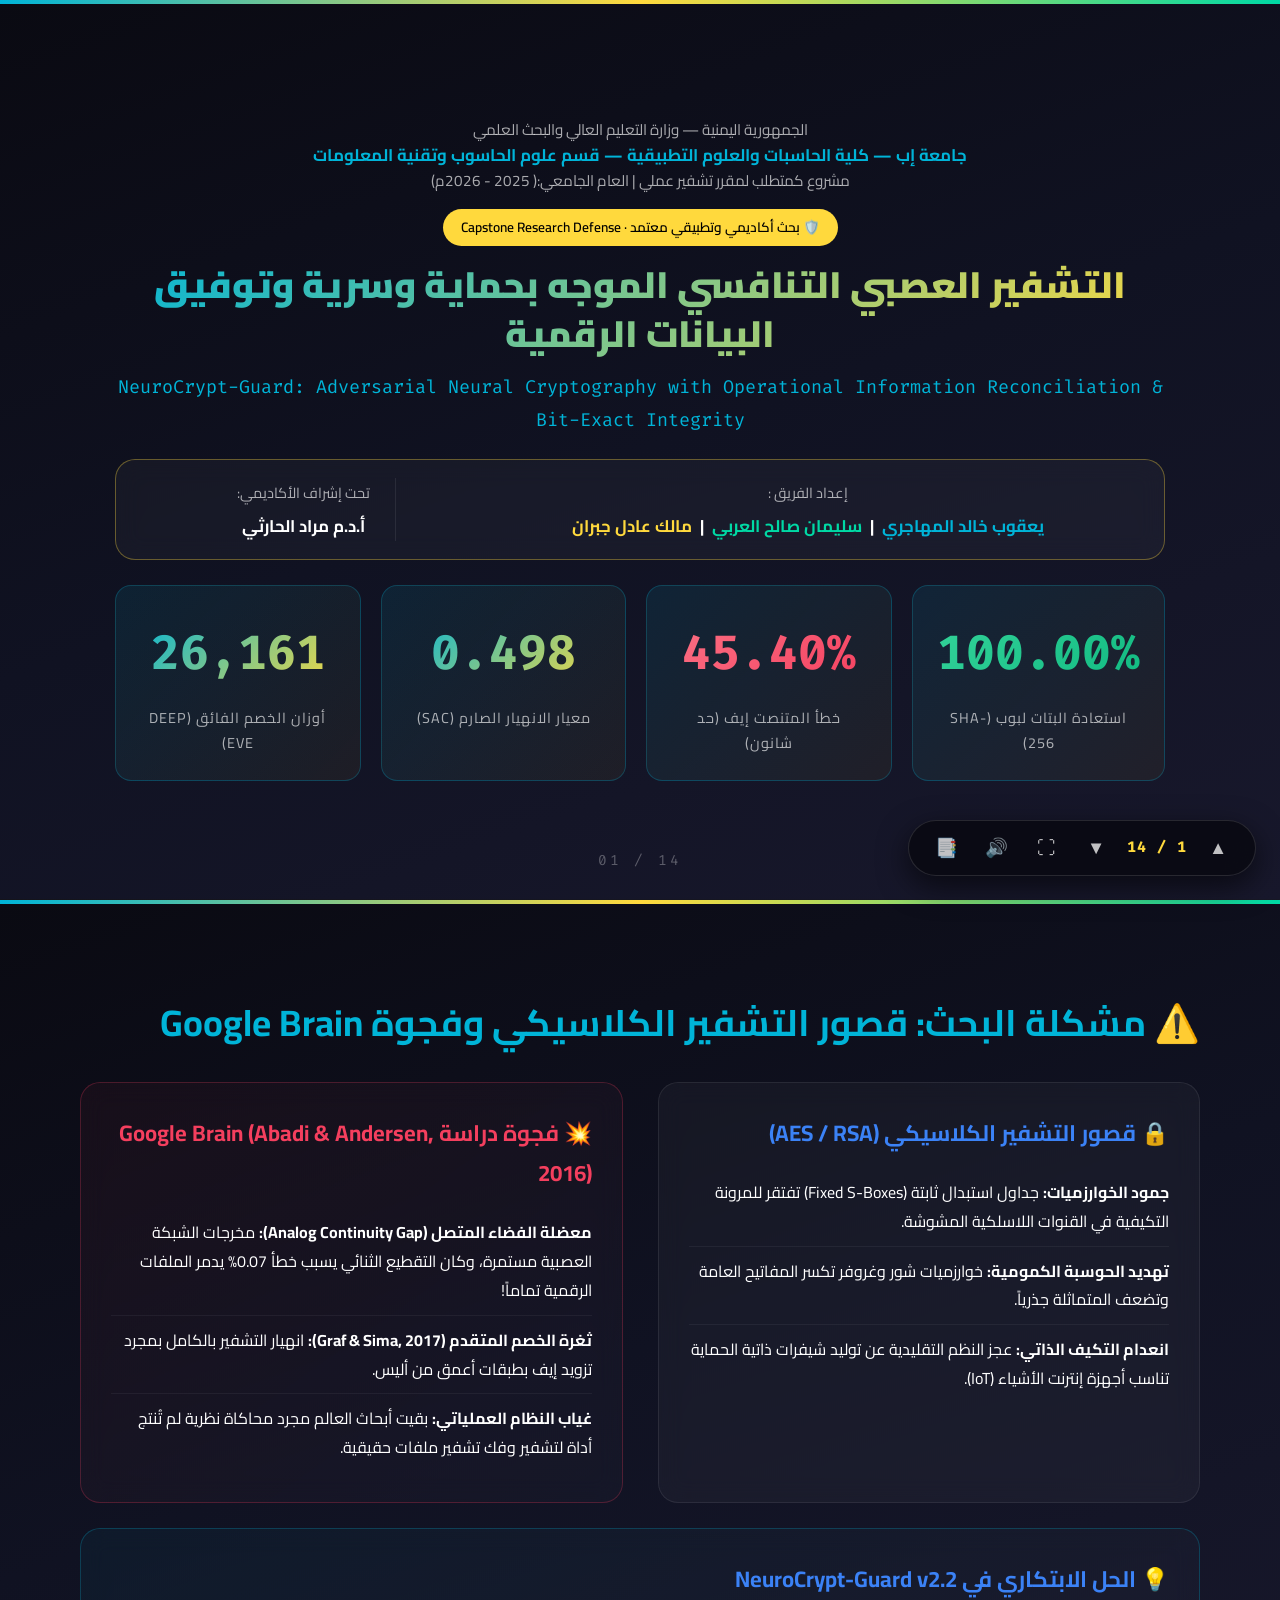
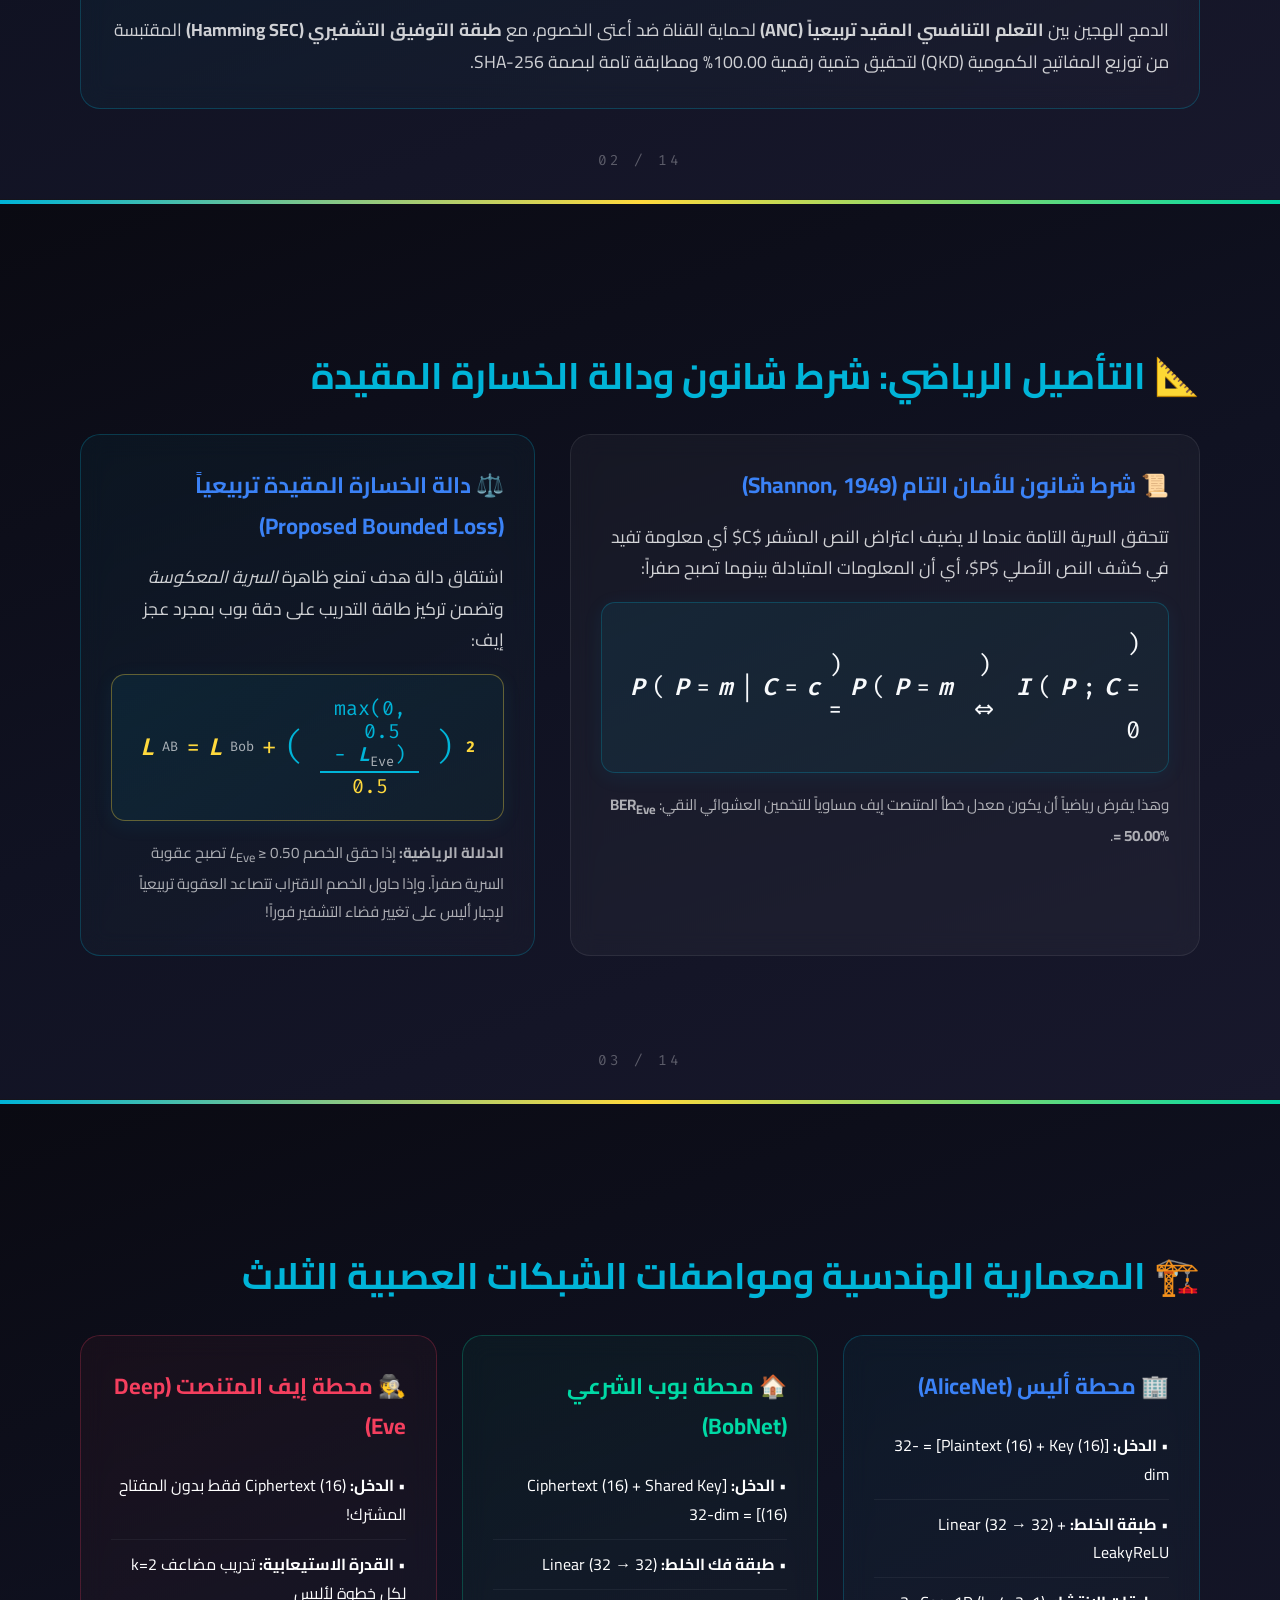
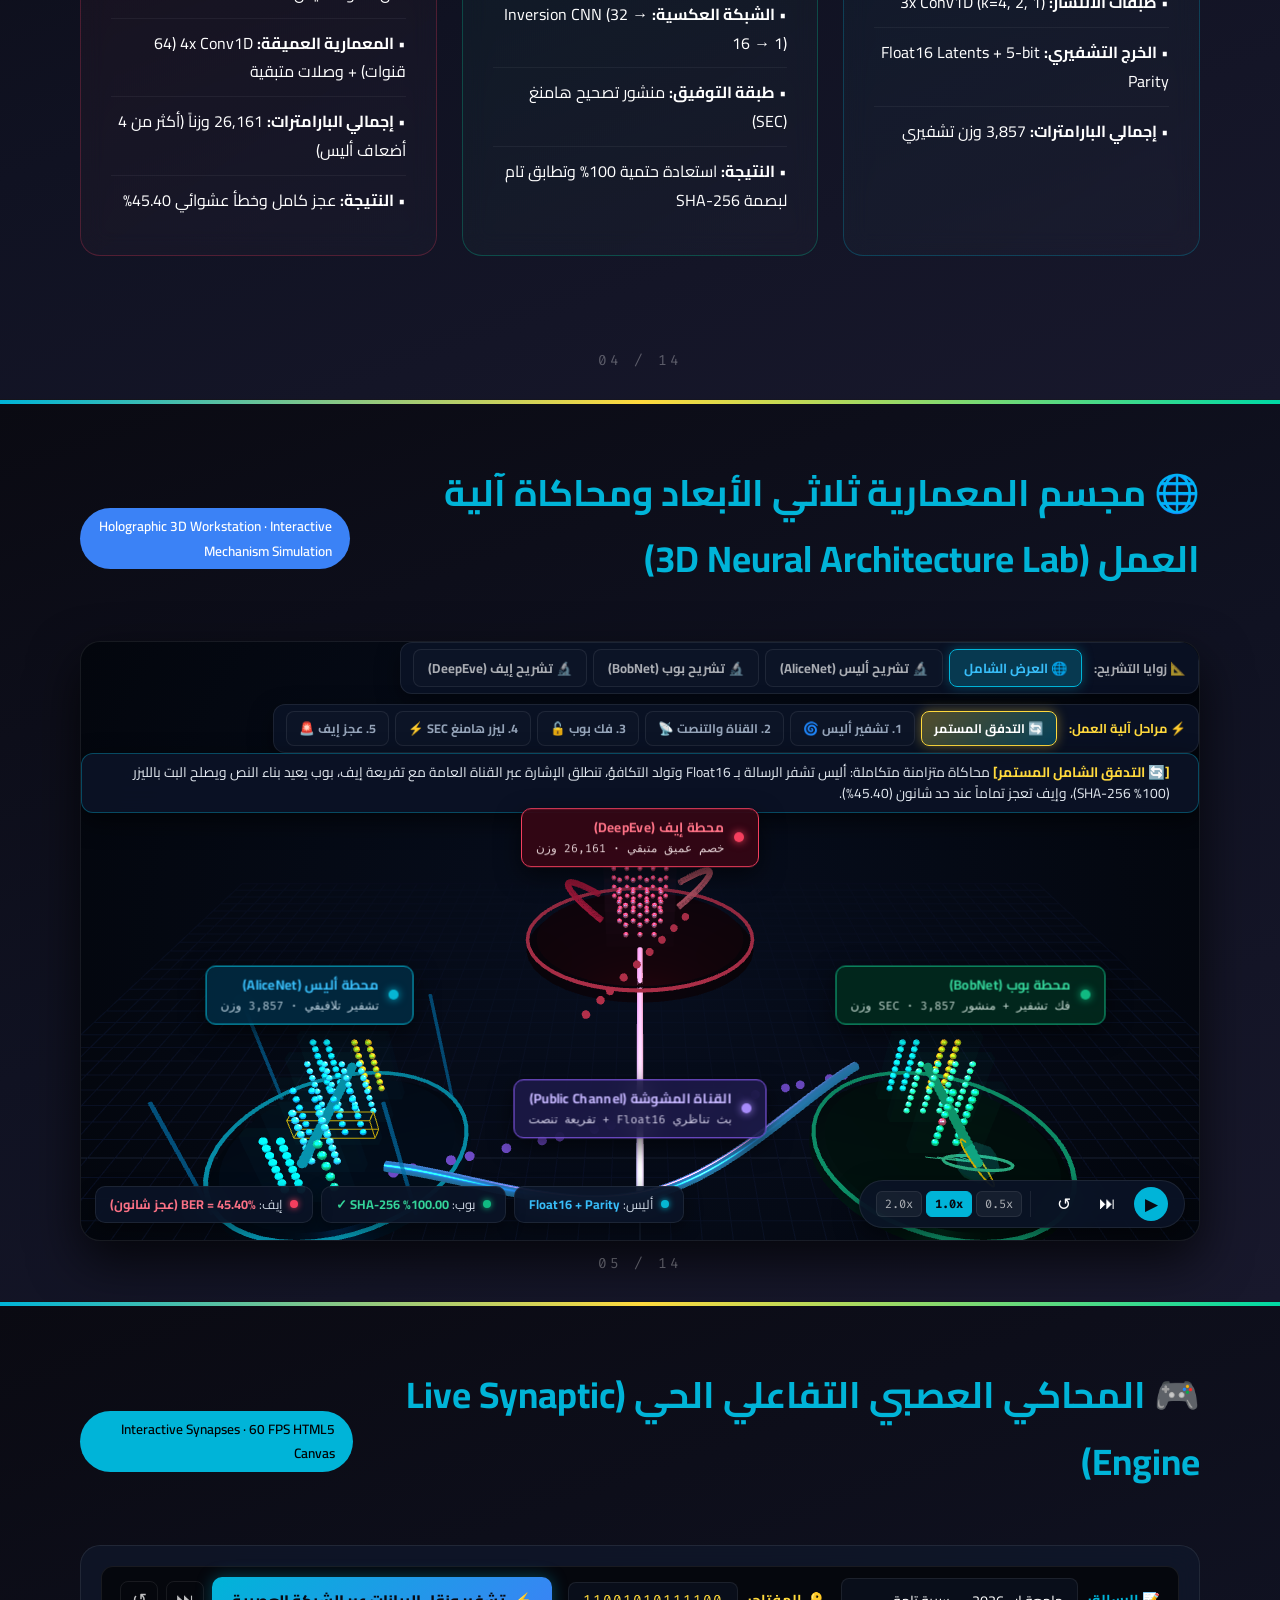
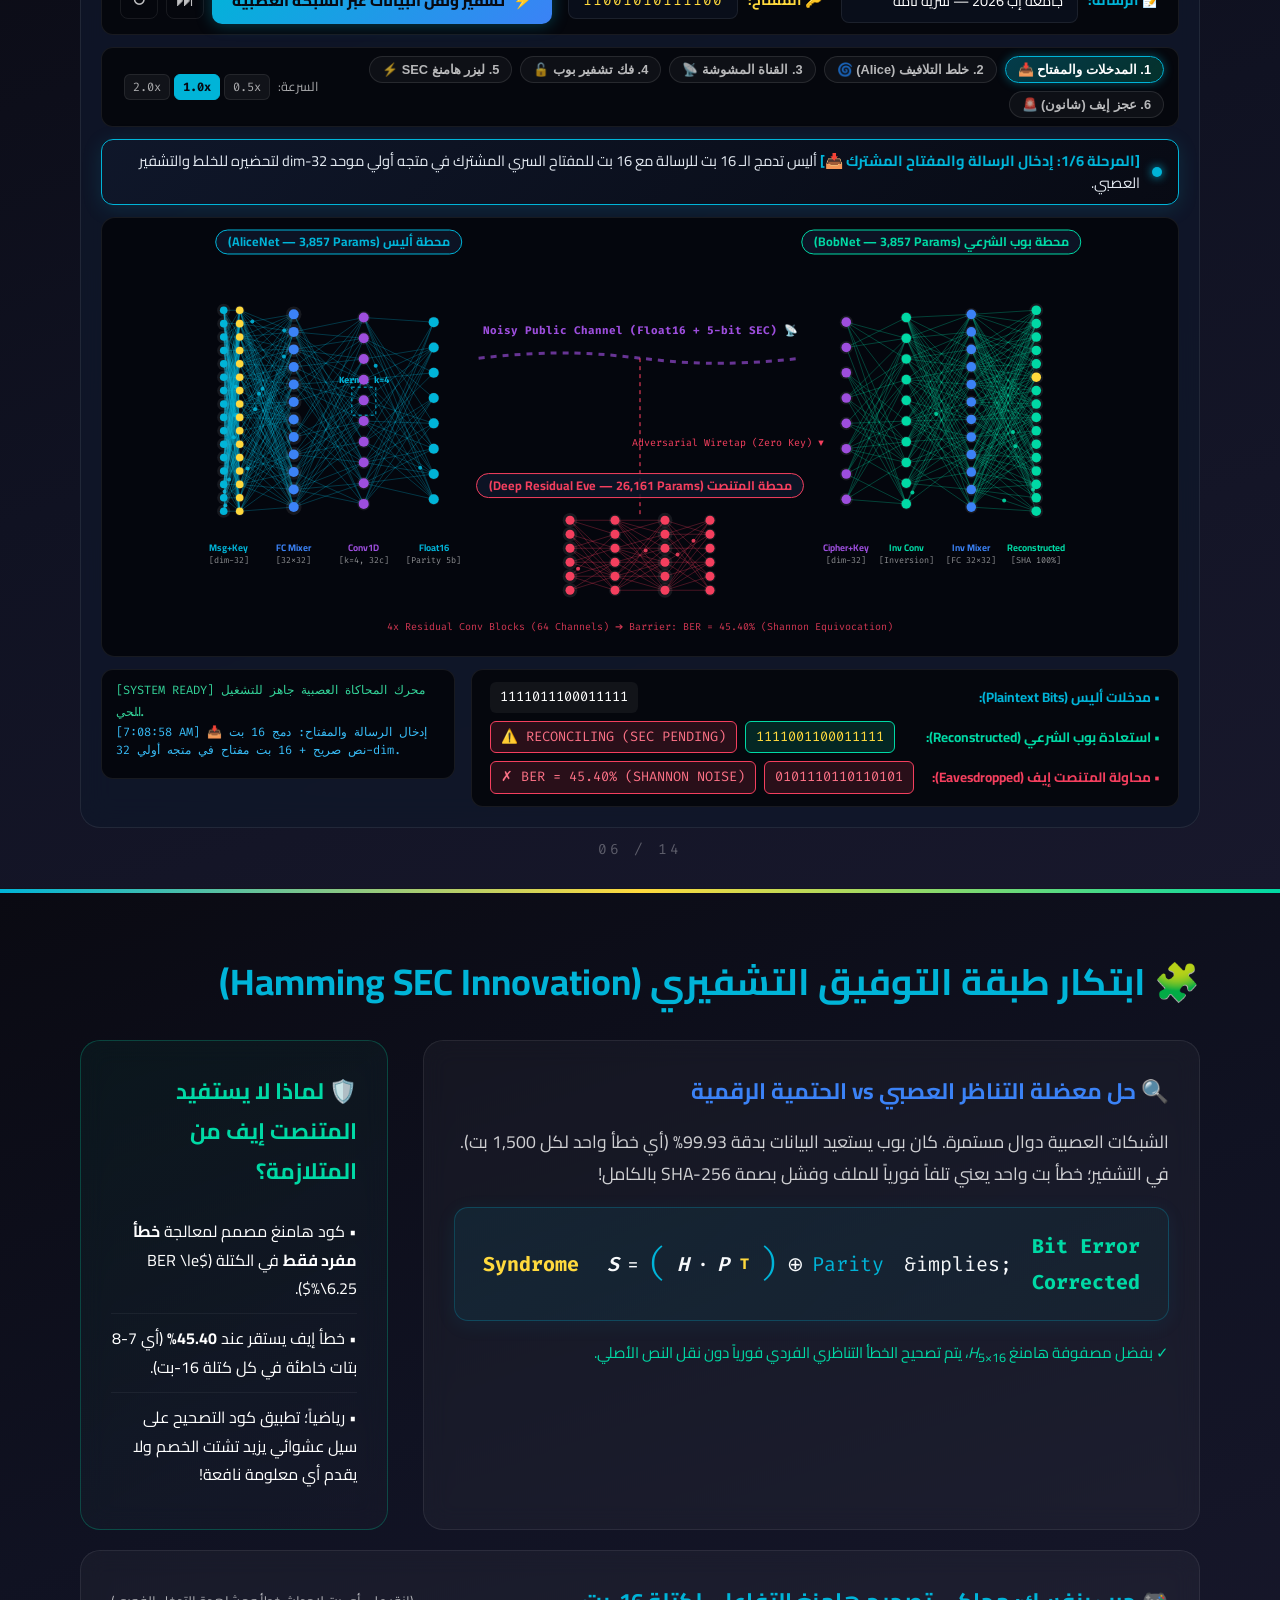
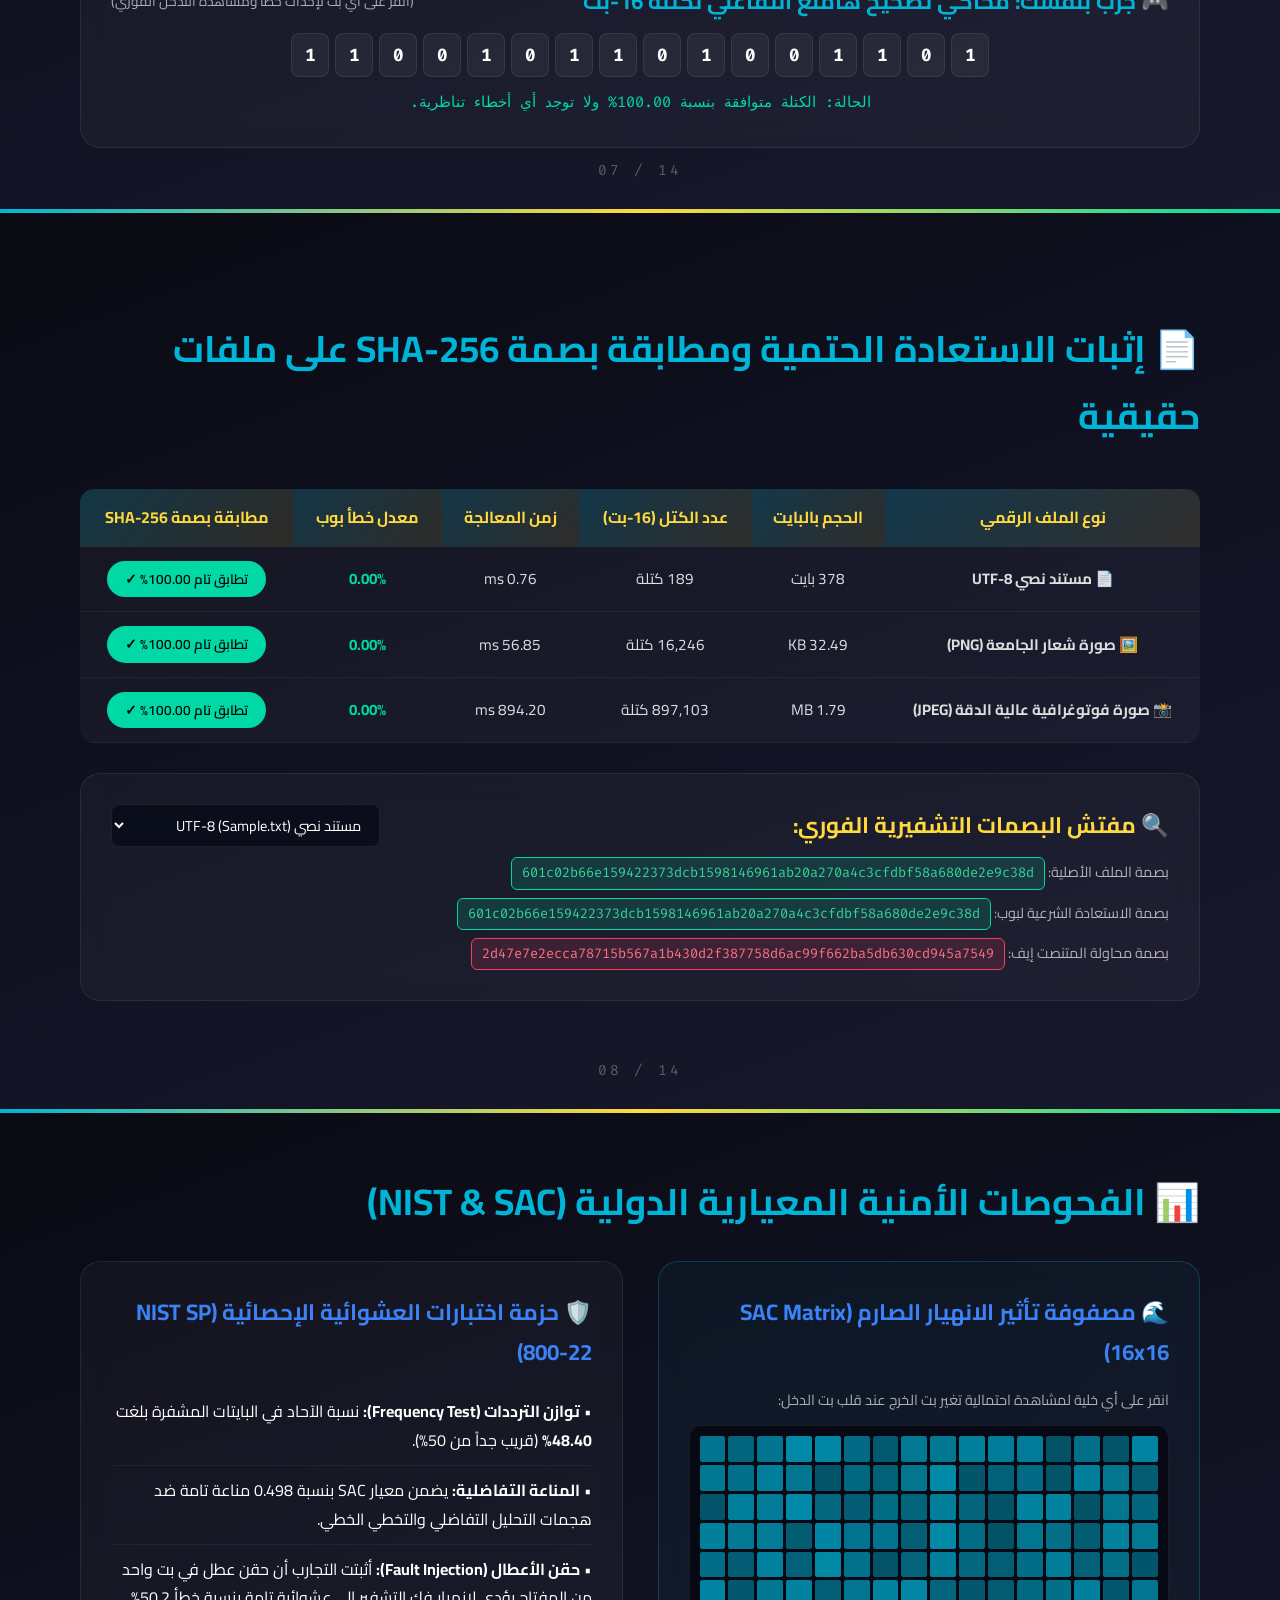
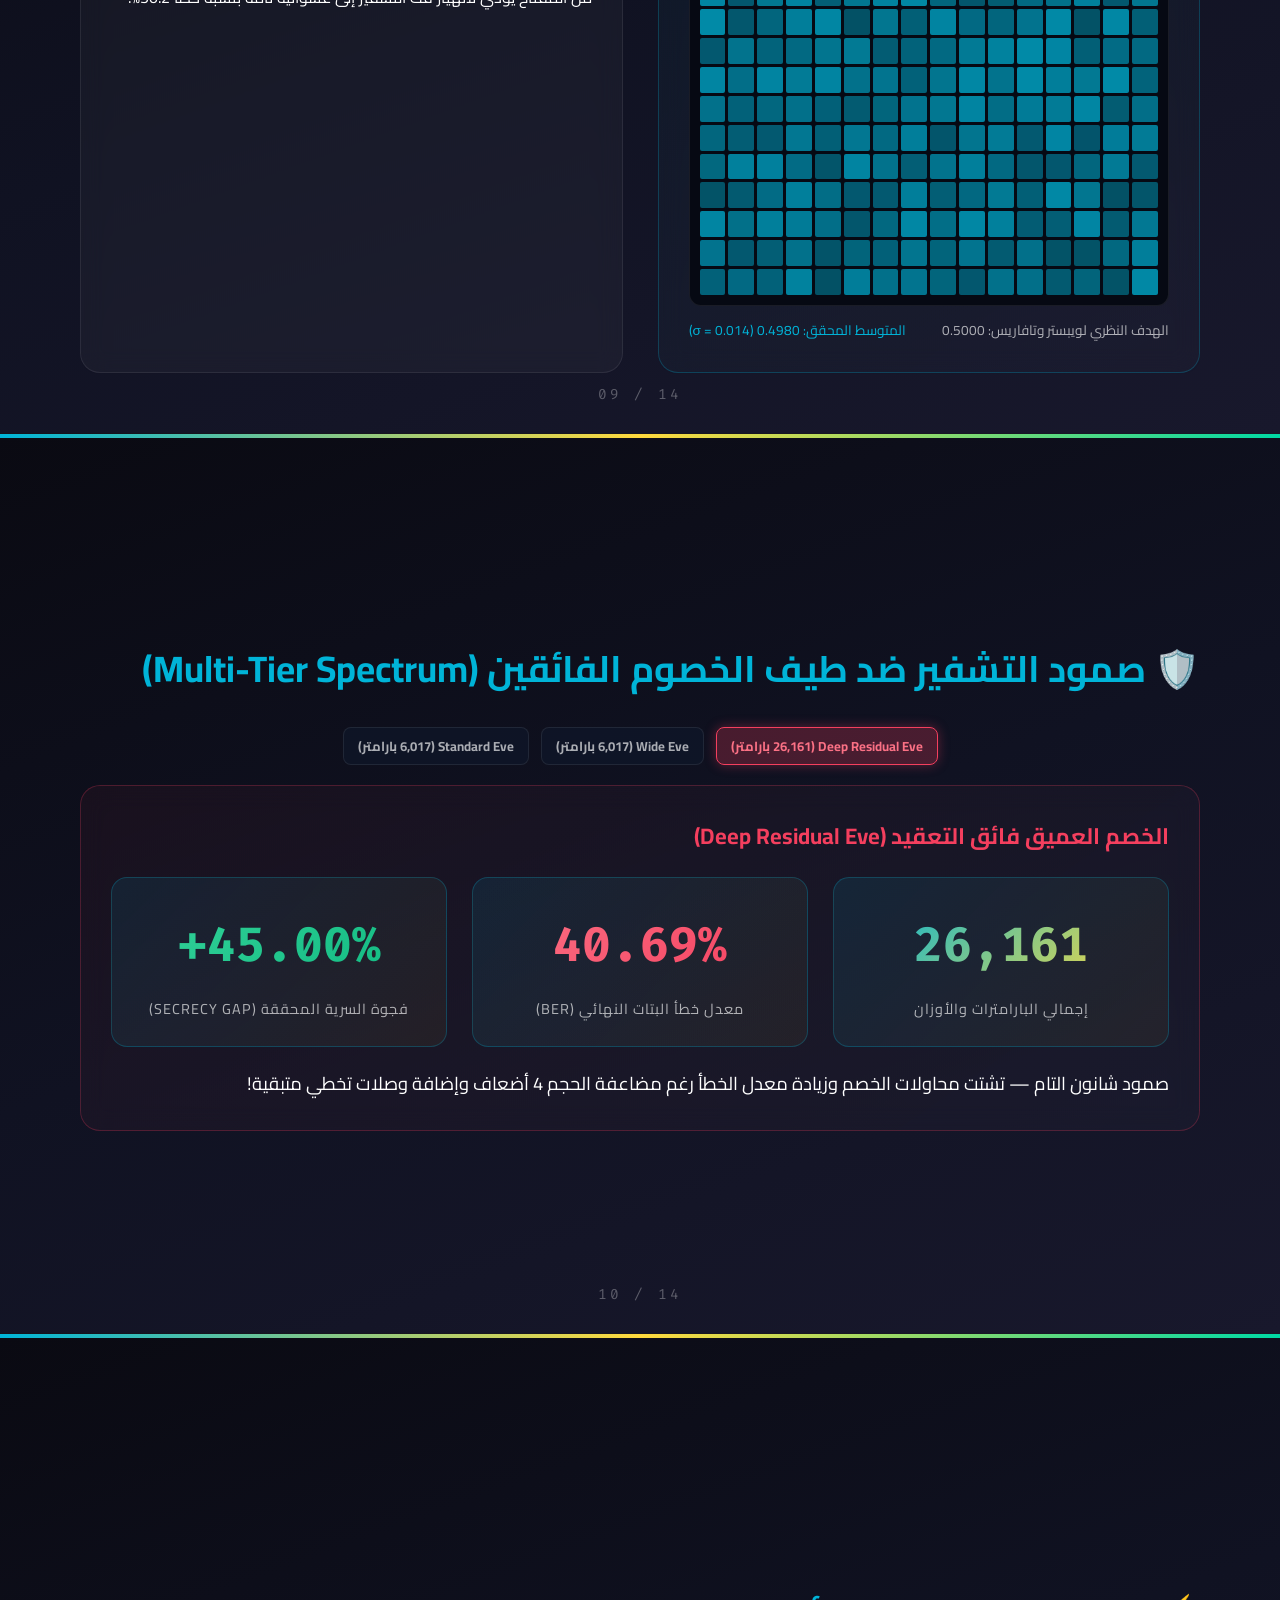
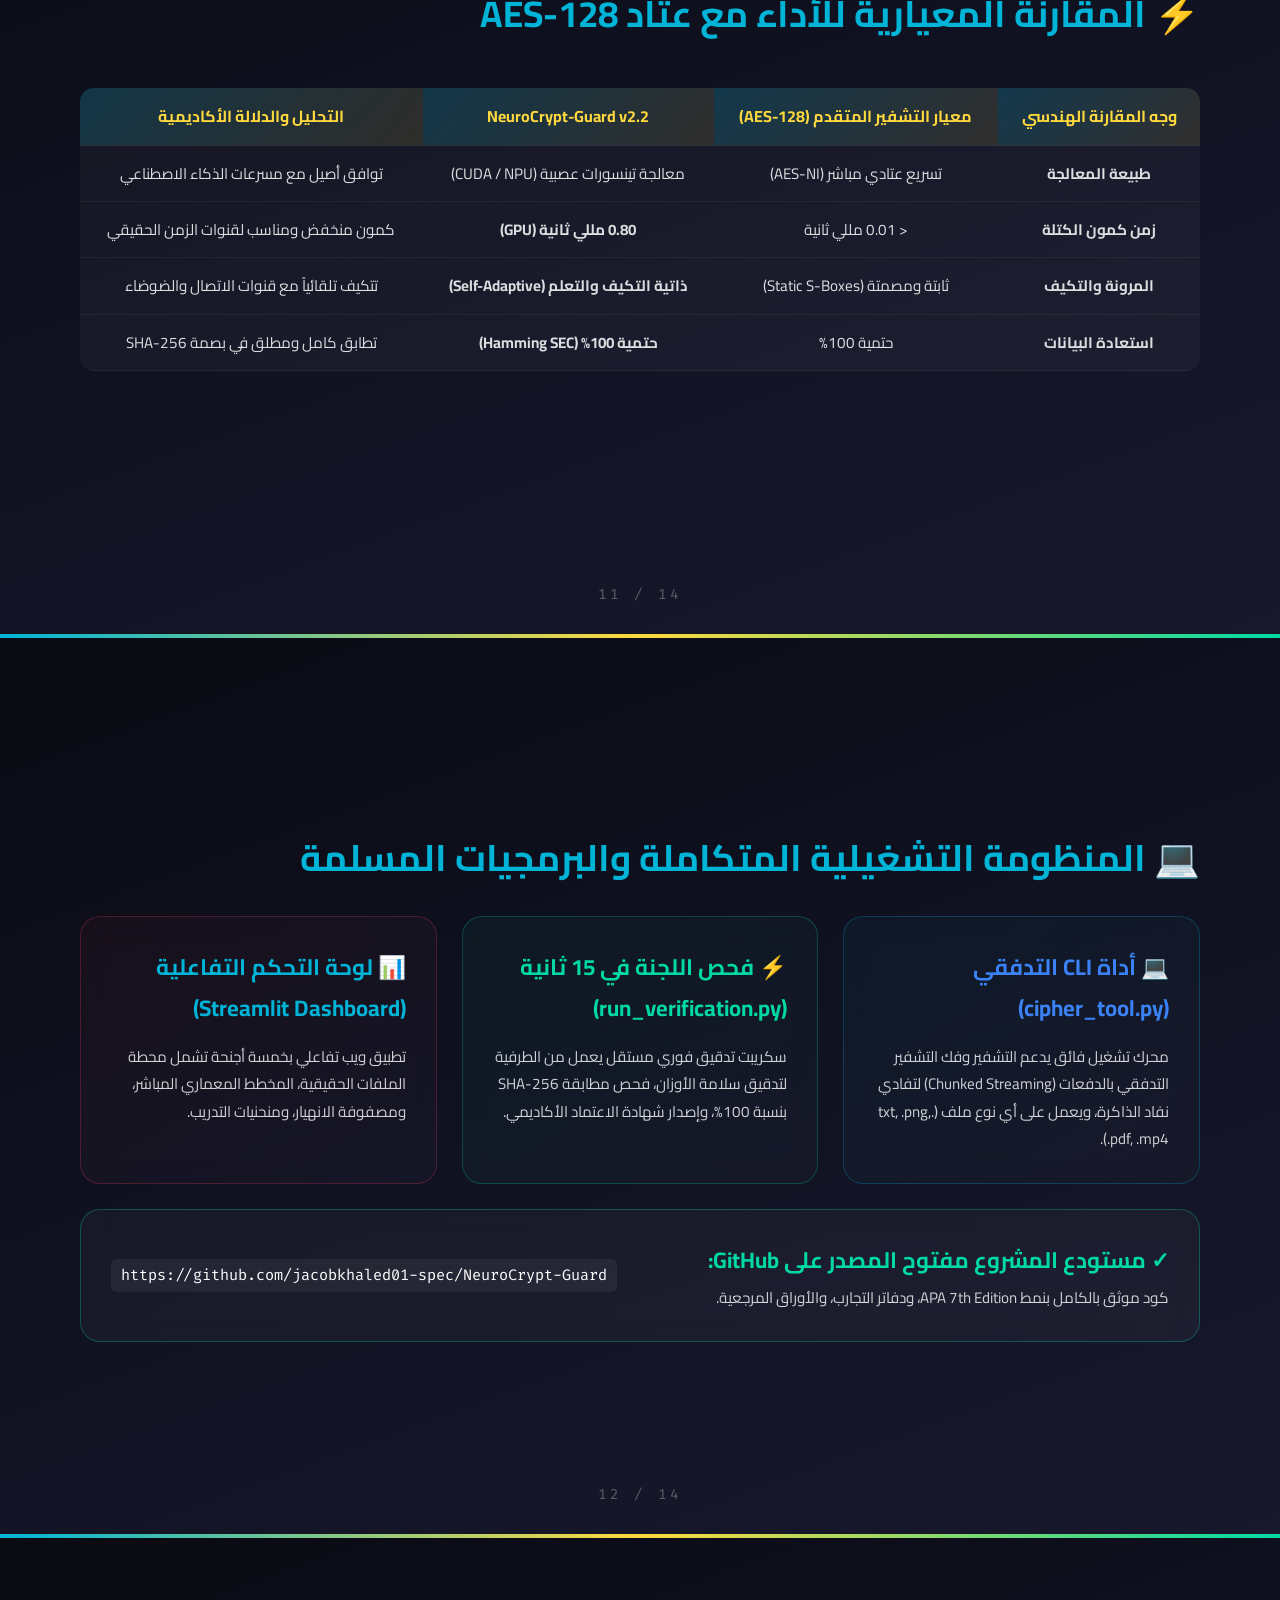
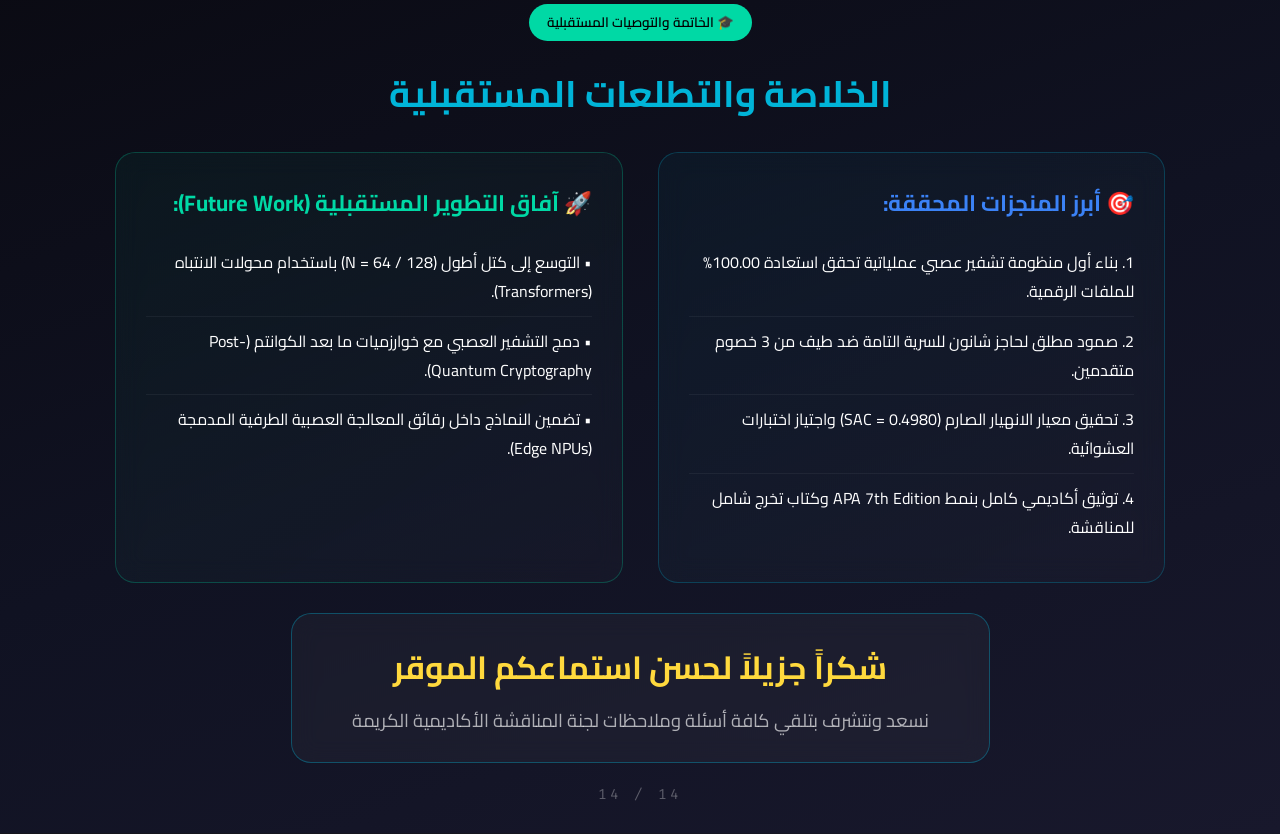
==== commit 7e8a0270: "feat(paper): complete Q1 IEEEtran research paper package and ultra-detailed 3D neural simulator v2.4" ====
--- a/presentation_web/index.html
+++ b/presentation_web/index.html
@@ -4,9 +4,10 @@
 <head>
     <meta charset="UTF-8">
     <meta name="viewport" content="width=device-width, initial-scale=1.0">
-    <title>NeuroCrypt-Guard v2.2 — العرض التقديمي الأكاديمي والمختبر التفاعلي</title>
-
-    <link rel="icon" href="data:image/svg+xml,<svg xmlns='http://www.w3.org/2000/svg' viewBox='0 0 100 100'><text y='.9em' font-size='90'>🛡️</text></svg>">
+    <title>NeuroCrypt-Guard v2.2 — العرض التقديمي </title>
+
+    <link rel="icon"
+        href="data:image/svg+xml,<svg xmlns='http://www.w3.org/2000/svg' viewBox='0 0 100 100'><text y='.9em' font-size='90'>🛡️</text></svg>">
     <link rel="stylesheet" href="css/style.css">
 </head>
 
@@ -14,11 +15,14 @@
 
     <!-- Floating Interactive Navigation Dock (Dadanitic Style) -->
     <div class="nav-dock">
-        <button class="nav-btn" onclick="PresentationApp.prevSlide()" title="الشريحة السابقة (السهم الأيمن / PageUp)">▲</button>
+        <button class="nav-btn" onclick="PresentationApp.prevSlide()"
+            title="الشريحة السابقة (السهم الأيمن / PageUp)">▲</button>
         <div id="navCounter" class="nav-counter">1 / 14</div>
-        <button class="nav-btn" onclick="PresentationApp.nextSlide()" title="الشريحة التالية (السهم الأيسر / Space / PageDown)">▼</button>
+        <button class="nav-btn" onclick="PresentationApp.nextSlide()"
+            title="الشريحة التالية (السهم الأيسر / Space / PageDown)">▼</button>
         <button class="nav-btn" onclick="PresentationApp.toggleFullscreen()" title="ملء الشاشة (F)">⛶</button>
-        <button class="nav-btn" id="btn-audio" onclick="PresentationApp.toggleAudio()" title="كتم / تشغيل الصوتيات (M)">🔊</button>
+        <button class="nav-btn" id="btn-audio" onclick="PresentationApp.toggleAudio()"
+            title="كتم / تشغيل الصوتيات (M)">🔊</button>
         <button class="nav-btn" onclick="PresentationApp.toggleDrawer()" title="فهرس ومصغرات الشرائح (O)">📑</button>
     </div>
 
@@ -26,7 +30,9 @@
     <div class="drawer-modal" id="drawer-modal">
         <div class="drawer-header">
             <h2 style="color: var(--accent); font-size: 1.8rem;">📑 فهرس ومصغرات شرائح العرض الأكاديمي</h2>
-            <button class="nav-btn" style="width: auto; padding: 6px 16px; border-radius: 10px; border: 1px solid var(--border-glass);" onclick="PresentationApp.closeAllModals()">✕ إغلاق</button>
+            <button class="nav-btn"
+                style="width: auto; padding: 6px 16px; border-radius: 10px; border: 1px solid var(--border-glass);"
+                onclick="PresentationApp.closeAllModals()">✕ إغلاق</button>
         </div>
         <div class="drawer-grid">
             <div class="drawer-card active" onclick="PresentationApp.scrollToSlide(1)">
@@ -45,11 +51,13 @@
                 <span style="font-weight: 700; color: var(--accent);">4. المعمارية الهندسية الثلاثية</span>
                 <small style="color: var(--text-muted);">AliceNet, BobNet, DeepResidualEve</small>
             </div>
-            <div class="drawer-card" onclick="PresentationApp.scrollToSlide(5)" style="border-color: var(--accent); background: rgba(0, 180, 216, 0.08);">
+            <div class="drawer-card" onclick="PresentationApp.scrollToSlide(5)"
+                style="border-color: var(--accent); background: rgba(0, 180, 216, 0.08);">
                 <span style="font-weight: 700; color: var(--gold);">5. 🌐 مجسم المعمارية 3D</span>
                 <small style="color: var(--text-muted);">المجسم الهولوغرافي وتشريح الشبكات الثلاث</small>
             </div>
-            <div class="drawer-card" onclick="PresentationApp.scrollToSlide(6)" style="border-color: var(--green); background: rgba(0, 217, 165, 0.08);">
+            <div class="drawer-card" onclick="PresentationApp.scrollToSlide(6)"
+                style="border-color: var(--green); background: rgba(0, 217, 165, 0.08);">
                 <span style="font-weight: 700; color: var(--green);">6. 🎮 المحاكي العصبي الحي</span>
                 <small style="color: var(--text-muted);">خلايا متوهجة، نبضات مشبكية، وليزر هامنغ</small>
             </div>
@@ -91,23 +99,46 @@
     <!-- ====================================================================
          SLIDE 1: TITLE & EXECUTIVE RESEARCH OVERVIEW
          ==================================================================== -->
-    <section class="slide" id="slide-1" style="display: flex; flex-direction: column; justify-content: center; align-items: center; text-align: center;">
-        <span class="badge gold" style="margin-bottom: 20px;">🛡️ بحث تجريبي تطبيقي · مشروع تخرج معتمد v2.2</span>
-        <h1>NeuroCrypt-Guard</h1>
-        <p style="font-size: 1.45rem; max-width: 950px; margin-bottom: 35px; color: rgba(255, 255, 255, 0.9);">
-            منظومة التشفير العصبي التنافسي العملياتية: دمج التعلم العميق مع طبقة التوفيق التشفيري (Hamming SEC) لتحقيق سرية شانون التامة واستعادة البتات بنسبة 100.00%
+    <section class="slide" id="slide-1"
+        style="display: flex; flex-direction: column; justify-content: center; align-items: center; text-align: center;">
+        <div style="margin-bottom: 16px; color: var(--text-muted); font-size: 0.95rem; line-height: 1.6;">
+            <div>الجمهورية اليمنية — وزارة التعليم العالي والبحث العلمي</div>
+            <div style="color: var(--accent); font-weight: 700; font-size: 1.05rem;">جامعة إب — كلية الحاسبات والعلوم
+                التطبيقية
+
+                — قسم علوم الحاسوب وتقنية المعلومات </div>
+            <div>مشروع كمتطلب لمقرر تشفير عملي | العام الجامعي:( 2025 - 2026م)</div>
+        </div>
+
+        <span class="badge gold" style="margin-bottom: 14px;">🛡️ بحث أكاديمي وتطبيقي معتمد · Capstone Research
+            Defense</span>
+        <h1 style="font-size: 2.3rem; max-width: 1100px; line-height: 1.35; margin-bottom: 12px; color: #fff;">
+            التشفير العصبي التنافسي الموجه بحماية وسرية وتوفيق البيانات الرقمية
+        </h1>
+        <p
+            style="font-size: 1.15rem; font-family: 'Fira Code', monospace; max-width: 1050px; margin-bottom: 22px; color: var(--accent); direction: ltr;">
+            NeuroCrypt-Guard: Adversarial Neural Cryptography with Operational Information Reconciliation & Bit-Exact
+            Integrity
         </p>
 
-        <div class="card" style="margin-bottom: 35px; padding: 22px 45px; border-color: rgba(255, 217, 61, 0.35); max-width: 950px; width: 100%;">
-            <p style="font-size: 1.15rem; color: #fff;">
-                <strong>فريق البحث والابتكار:</strong> 
-                <span style="color: var(--accent);">يعقوب خالد المهاجري</span> &nbsp;|&nbsp; 
-                <span style="color: var(--green);">سليمان صالح العربي</span> &nbsp;|&nbsp; 
-                <span style="color: var(--gold);">مالك عادل جبران</span>
-            </p>
-            <p style="font-size: 0.95rem; color: var(--text-muted); margin-top: 6px;">
-                قسم تقنية المعلومات وعلوم الحاسوب — كلية الحاسوب وتكنولوجيا المعلومات — جامعة إب (2025–2026 م)
-            </p>
+        <div class="card"
+            style="margin-bottom: 25px; padding: 18px 40px; border-color: rgba(255, 217, 61, 0.35); max-width: 1050px; width: 100%;">
+            <div style="display: flex; justify-content: space-around; align-items: center; flex-wrap: wrap; gap: 15px;">
+                <div>
+                    <span style="color: var(--text-muted); font-size: 0.9rem;">إعداد الفريق :</span>
+                    <div style="font-size: 1.05rem; font-weight: 700; margin-top: 4px;">
+                        <span style="color: var(--accent);">يعقوب خالد المهاجري</span> &nbsp;|&nbsp;
+                        <span style="color: var(--green);">سليمان صالح العربي</span> &nbsp;|&nbsp;
+                        <span style="color: var(--gold);">مالك عادل جبران</span>
+                    </div>
+                </div>
+                <div style="border-right: 1px solid var(--border-glass); padding-right: 25px;">
+                    <span style="color: var(--text-muted); font-size: 0.9rem;">تحت إشراف الأكاديمي:</span>
+                    <div style="font-size: 1.05rem; font-weight: 700; margin-top: 4px; color: #fff;">
+                        <span>أ.د.م مراد الحارثي</span>
+                    </div>
+                </div>
+            </div>
         </div>
 
         <div class="grid-4" style="max-width: 1050px; width: 100%;">
@@ -141,26 +172,34 @@
             <div class="card">
                 <h3>🔒 قصور التشفير الكلاسيكي (AES / RSA)</h3>
                 <ul style="margin-top: 10px;">
-                    <li><strong>جمود الخوارزميات:</strong> جداول استبدال ثابتة (Fixed S-Boxes) تفتقر للمرونة التكيفية في القنوات اللاسلكية المشوشة.</li>
-                    <li><strong>تهديد الحوسبة الكمومية:</strong> خوارزميات شور وغروفر تكسر المفاتيح العامة وتضعف المتماثلة جذرياً.</li>
-                    <li><strong>انعدام التكيف الذاتي:</strong> عجز النظم التقليدية عن توليد شيفرات ذاتية الحماية تناسب أجهزة إنترنت الأشياء (IoT).</li>
+                    <li><strong>جمود الخوارزميات:</strong> جداول استبدال ثابتة (Fixed S-Boxes) تفتقر للمرونة التكيفية في
+                        القنوات اللاسلكية المشوشة.</li>
+                    <li><strong>تهديد الحوسبة الكمومية:</strong> خوارزميات شور وغروفر تكسر المفاتيح العامة وتضعف
+                        المتماثلة جذرياً.</li>
+                    <li><strong>انعدام التكيف الذاتي:</strong> عجز النظم التقليدية عن توليد شيفرات ذاتية الحماية تناسب
+                        أجهزة إنترنت الأشياء (IoT).</li>
                 </ul>
             </div>
 
             <div class="card eve-tint">
                 <h3 style="color: var(--red);">💥 فجوة دراسة Google Brain (Abadi & Andersen, 2016)</h3>
                 <ul style="margin-top: 10px;">
-                    <li><strong>معضلة الفضاء المتصل (Analog Continuity Gap):</strong> مخرجات الشبكة العصبية مستمرة، وكان التقطيع الثنائي يسبب خطأ 0.07% يدمر الملفات الرقمية تماماً!</li>
-                    <li><strong>ثغرة الخصم المتقدم (Graf & Sima, 2017):</strong> انهيار التشفير بالكامل بمجرد تزويد إيف بطبقات أعمق من أليس.</li>
-                    <li><strong>غياب النظام العملياتي:</strong> بقيت أبحاث العالم مجرد محاكاة نظرية لم تُنتج أداة لتشفير وفك تشفير ملفات حقيقية.</li>
+                    <li><strong>معضلة الفضاء المتصل (Analog Continuity Gap):</strong> مخرجات الشبكة العصبية مستمرة، وكان
+                        التقطيع الثنائي يسبب خطأ 0.07% يدمر الملفات الرقمية تماماً!</li>
+                    <li><strong>ثغرة الخصم المتقدم (Graf & Sima, 2017):</strong> انهيار التشفير بالكامل بمجرد تزويد إيف
+                        بطبقات أعمق من أليس.</li>
+                    <li><strong>غياب النظام العملياتي:</strong> بقيت أبحاث العالم مجرد محاكاة نظرية لم تُنتج أداة لتشفير
+                        وفك تشفير ملفات حقيقية.</li>
                 </ul>
             </div>
         </div>
 
         <div class="card alice-tint" style="margin-top: 25px;">
-            <h3>💡 الحل الابتكاري في منظومة NeuroCrypt-Guard v2.2</h3>
+            <h3>💡 الحل الابتكاري في NeuroCrypt-Guard v2.2</h3>
             <p>
-                الدمج الهجين بين <strong>التعلم التنافسي المقيد تربيعياً (ANC)</strong> لحماية القناة ضد أعتى الخصوم، مع <strong>طبقة التوفيق التشفيري (Hamming SEC)</strong> المقتبسة من توزيع المفاتيح الكمومية (QKD) لتحقيق حتمية رقمية 100.00% ومطابقة تامة لبصمة SHA-256.
+                الدمج الهجين بين <strong>التعلم التنافسي المقيد تربيعياً (ANC)</strong> لحماية القناة ضد أعتى الخصوم، مع
+                <strong>طبقة التوفيق التشفيري (Hamming SEC)</strong> المقتبسة من توزيع المفاتيح الكمومية (QKD) لتحقيق
+                حتمية رقمية 100.00% ومطابقة تامة لبصمة SHA-256.
             </p>
         </div>
 
@@ -176,32 +215,42 @@
             <div class="card">
                 <h3>📜 شرط شانون للأمان التام (Shannon, 1949)</h3>
                 <p>
-                    تتحقق السرية التامة عندما لا يضيف اعتراض النص المشفر $C$ أي معلومة تفيد في كشف النص الأصلي $P$، أي أن المعلومات المتبادلة بينهما تصبح صفراً:
+                    تتحقق السرية التامة عندما لا يضيف اعتراض النص المشفر $C$ أي معلومة تفيد في كشف النص الأصلي $P$، أي
+                    أن المعلومات المتبادلة بينهما تصبح صفراً:
                 </p>
                 <div class="equation">
-                    <span class="math-var">P</span>(<span class="math-var">P</span> = <span class="math-var">m</span> | <span class="math-var">C</span> = <span class="math-var">c</span>) = <span class="math-var">P</span>(<span class="math-var">P</span> = <span class="math-var">m</span>) &nbsp;&hArr;&nbsp; <span class="math-var">I</span>(<span class="math-var">P</span>; <span class="math-var">C</span>) = 0
+                    <span class="math-var">P</span>(<span class="math-var">P</span> = <span class="math-var">m</span> |
+                    <span class="math-var">C</span> = <span class="math-var">c</span>) = <span
+                        class="math-var">P</span>(<span class="math-var">P</span> = <span class="math-var">m</span>)
+                    &nbsp;&hArr;&nbsp; <span class="math-var">I</span>(<span class="math-var">P</span>; <span
+                        class="math-var">C</span>) = 0
                 </div>
                 <p style="font-size: 0.95rem; color: var(--text-muted);">
-                    وهذا يفرض رياضياً أن يكون معدل خطأ المتنصت إيف مساوياً للتخمين العشوائي النقي: <strong>BER<sub>Eve</sub> = 50.00%</strong>.
+                    وهذا يفرض رياضياً أن يكون معدل خطأ المتنصت إيف مساوياً للتخمين العشوائي النقي:
+                    <strong>BER<sub>Eve</sub> = 50.00%</strong>.
                 </p>
             </div>
 
             <div class="card alice-tint">
                 <h3>⚖️ دالة الخسارة المقيدة تربيعياً (Proposed Bounded Loss)</h3>
                 <p>
-                    اشتقاق دالة هدف تمنع ظاهرة <em>السرية المعكوسة</em> وتضمن تركيز طاقة التدريب على دقة بوب بمجرد عجز إيف:
+                    اشتقاق دالة هدف تمنع ظاهرة <em>السرية المعكوسة</em> وتضمن تركيز طاقة التدريب على دقة بوب بمجرد عجز
+                    إيف:
                 </p>
                 <div class="equation" style="color: var(--gold); border-color: rgba(255, 217, 61, 0.35);">
-                    <span class="math-var">L</span><span class="math-sub">AB</span> = <span class="math-var">L</span><span class="math-sub">Bob</span> + 
+                    <span class="math-var">L</span><span class="math-sub">AB</span> = <span
+                        class="math-var">L</span><span class="math-sub">Bob</span> +
                     <span class="math-paren">(</span>
                     <span class="math-frac">
-                        <span class="math-num">max(0, &nbsp; 0.5 &minus; <span class="math-var">L</span><span class="math-sub">Eve</span>)</span>
+                        <span class="math-num">max(0, &nbsp; 0.5 &minus; <span class="math-var">L</span><span
+                                class="math-sub">Eve</span>)</span>
                         <span class="math-den">0.5</span>
                     </span>
                     <span class="math-paren">)</span><span class="math-sup">2</span>
                 </div>
                 <p style="font-size: 0.95rem; color: var(--text-muted);">
-                    <strong>الدلالة الرياضية:</strong> إذا حقق الخصم <i>L</i><sub>Eve</sub> &ge; 0.50 تصبح عقوبة السرية صفراً. وإذا حاول الخصم الاقتراب تتصاعد العقوبة تربيعياً لإجبار أليس على تغيير فضاء التشفير فوراً!
+                    <strong>الدلالة الرياضية:</strong> إذا حقق الخصم <i>L</i><sub>Eve</sub> &ge; 0.50 تصبح عقوبة السرية
+                    صفراً. وإذا حاول الخصم الاقتراب تتصاعد العقوبة تربيعياً لإجبار أليس على تغيير فضاء التشفير فوراً!
                 </p>
             </div>
         </div>
@@ -253,53 +302,151 @@
     </section>
 
     <!-- ====================================================================
-         SLIDE 5: 3D HOLOGRAPHIC ARCHITECTURE WORKSTATION
-         المجسم ثلاثي الأبعاد والتشريح الهولوغرافي
+         SLIDE 5: 3D HOLOGRAPHIC ARCHITECTURE WORKSTATION & MECHANISM SIMULATION
+         المجسم ثلاثي الأبعاد والتشريح الهولوغرافي ومحاكاة آلية العمل
          ==================================================================== -->
     <section class="slide" id="slide-5">
-        <div style="display: flex; justify-content: space-between; align-items: center; margin-bottom: 15px;">
-            <h2>🌐 مجسم المعمارية ثلاثي الأبعاد والتشريح الهولوغرافي</h2>
-            <span class="badge blue">Holographic 3D Workstation · WebGL Three.js</span>
+        <div style="display: flex; justify-content: space-between; align-items: center; margin-bottom: 12px;">
+            <h2>🌐 مجسم المعمارية ثلاثي الأبعاد ومحاكاة آلية العمل (3D Neural Architecture Lab)</h2>
+            <span class="badge blue">Holographic 3D Workstation · Interactive Mechanism Simulation</span>
         </div>
 
         <div class="lab-container-card">
-            <!-- 3D Header Mode Buttons -->
-            <div class="lab-header-controls">
-                <button class="btn-lab-mode active" id="btn-mode-overview" onclick="Neural3D.setViewMode('overview')">
-                    🌐 العرض الشامل الموحد
-                </button>
-                <button class="btn-lab-mode" id="btn-mode-alice" onclick="Neural3D.setViewMode('alice')">
-                    🔬 تشريح أليس (AliceNet)
-                </button>
-                <button class="btn-lab-mode bob" id="btn-mode-bob" onclick="Neural3D.setViewMode('bob')">
-                    🔬 تشريح بوب (BobNet)
-                </button>
-                <button class="btn-lab-mode eve" id="btn-mode-eve" onclick="Neural3D.setViewMode('eve')">
-                    🔬 تشريح إيف (DeepEve)
-                </button>
-            </div>
-
-            <!-- Canvas Container -->
-            <div id="three-canvas-container"></div>
-
-            <!-- Simulation Controls Bottom -->
-            <div class="lab-sim-bar">
-                <button class="sim-btn play-btn" id="btn-sim-play" onclick="Neural3D.toggleSimulation()" title="تشغيل / إيقاف التدفق">▶</button>
-                <button class="sim-btn" id="btn-sim-reset" onclick="Neural3D.resetSimulation()" title="إعادة ضبط التدفق">↺</button>
-                <button class="sim-btn" id="btn-sim-speed" data-speed="1" title="سرعة المحاكاة">1x</button>
-                <span style="font-size: 0.85rem; color: var(--text-muted); margin-right: 8px;">محاكاة تدفق التينسورات والجسيمات في الفضاء 3D</span>
+            <!-- Top Controls Bar: View Modes & Mechanism Stepper -->
+            <div class="lab-top-panel">
+                <div class="lab-mode-group">
+                    <span style="color: var(--text-muted); font-size: 0.8rem; font-weight: 700; margin-left: 6px;">📐
+                        زوايا التشريح:</span>
+                    <button class="btn-lab-mode active" id="btn-mode-overview"
+                        onclick="Neural3D.setViewMode('overview')">
+                        🌐 العرض الشامل
+                    </button>
+                    <button class="btn-lab-mode" id="btn-mode-alice" onclick="Neural3D.setViewMode('alice')">
+                        🔬 تشريح أليس (AliceNet)
+                    </button>
+                    <button class="btn-lab-mode bob" id="btn-mode-bob" onclick="Neural3D.setViewMode('bob')">
+                        🔬 تشريح بوب (BobNet)
+                    </button>
+                    <button class="btn-lab-mode eve" id="btn-mode-eve" onclick="Neural3D.setViewMode('eve')">
+                        🔬 تشريح إيف (DeepEve)
+                    </button>
+                </div>
+
+                <div class="lab-mechanism-stepper">
+                    <span style="color: var(--gold); font-size: 0.8rem; font-weight: 700; margin-left: 6px;">⚡ مراحل
+                        آلية العمل:</span>
+                    <button class="lab-stage-pill active" id="lab-stage-0" onclick="Neural3D.jumpToMechanismStage(0)">🔄
+                        التدفق المستمر</button>
+                    <button class="lab-stage-pill" id="lab-stage-1" onclick="Neural3D.jumpToMechanismStage(1)">1. تشفير
+                        أليس 🌀</button>
+                    <button class="lab-stage-pill" id="lab-stage-2" onclick="Neural3D.jumpToMechanismStage(2)">2. القناة
+                        والتنصت 📡</button>
+                    <button class="lab-stage-pill" id="lab-stage-3" onclick="Neural3D.jumpToMechanismStage(3)">3. فك بوب
+                        🔓</button>
+                    <button class="lab-stage-pill" id="lab-stage-4" onclick="Neural3D.jumpToMechanismStage(4)">4. ليزر
+                        هامنغ SEC ⚡</button>
+                    <button class="lab-stage-pill" id="lab-stage-5" onclick="Neural3D.jumpToMechanismStage(5)">5. عجز
+                        إيف 🚨</button>
+                </div>
+            </div>
+
+            <!-- Synchronous Academic Explanation HUD Banner -->
+            <div class="lab-explanation-banner" id="lab-live-explanation-banner">
+                <div class="pulse-dot"></div>
+                <div id="lab-banner-text" style="flex: 1;">
+                    <strong style="color: var(--accent);">[محاكاة آلية عمل المعمارية]</strong> محاكاة تفاعلية ثلاثية
+                    الأبعاد: انطلاق تينسورات النص والمفتاح عبر أليس، البث عبر القناة العامة، فك التشفير الشرعي لبوب،
+                    وتصحيح البت بالليزر الهولوغرافي مع صمود شانون ضد إيف.
+                </div>
+            </div>
+
+            <!-- Canvas Container with 3D Holographic Station Badges -->
+            <div id="three-canvas-container">
+                <!-- Floating Station Badges (Updated via 3D Projector) -->
+                <div class="station-3d-badge alice-badge" id="badge-alice">
+                    <span class="badge-dot"></span>
+                    <div class="badge-content">
+                        <strong>محطة أليس (AliceNet)</strong>
+                        <small>تشفير تلافيفي · 3,857 وزن</small>
+                    </div>
+                </div>
+
+                <div class="station-3d-badge bob-badge" id="badge-bob">
+                    <span class="badge-dot"></span>
+                    <div class="badge-content">
+                        <strong>محطة بوب (BobNet)</strong>
+                        <small>فك تشفير + منشور SEC · 3,857 وزن</small>
+                    </div>
+                </div>
+
+                <div class="station-3d-badge eve-badge" id="badge-eve">
+                    <span class="badge-dot"></span>
+                    <div class="badge-content">
+                        <strong>محطة إيف (DeepEve)</strong>
+                        <small>خصم عميق متبقي · 26,161 وزن</small>
+                    </div>
+                </div>
+
+                <div class="station-3d-badge channel-badge" id="badge-channel">
+                    <span class="badge-dot"></span>
+                    <div class="badge-content">
+                        <strong>القناة المشوشة (Public Channel)</strong>
+                        <small>بث تناظري Float16 + تفريعة تنصت</small>
+                    </div>
+                </div>
+            </div>
+
+            <!-- Bottom Control & Telemetry Bar -->
+            <div class="lab-bottom-bar">
+                <div class="lab-sim-controls">
+                    <button class="sim-btn play-btn" id="btn-lab-play" onclick="Neural3D.toggleSimulation()"
+                        title="تشغيل / إيقاف التدفق">▶</button>
+                    <button class="sim-btn" id="btn-lab-step" onclick="Neural3D.stepMechanismStage()"
+                        title="المرحلة التالية">⏭</button>
+                    <button class="sim-btn" id="btn-lab-reset" onclick="Neural3D.resetSimulation()"
+                        title="إعادة ضبط">↺</button>
+                    <div class="lab-speed-group">
+                        <button class="sim-speed-btn" id="lab-speed-05"
+                            onclick="Neural3D.setSimSpeed(0.5)">0.5x</button>
+                        <button class="sim-speed-btn active" id="lab-speed-10"
+                            onclick="Neural3D.setSimSpeed(1.0)">1.0x</button>
+                        <button class="sim-speed-btn" id="lab-speed-20"
+                            onclick="Neural3D.setSimSpeed(2.0)">2.0x</button>
+                    </div>
+                </div>
+
+                <div class="lab-telemetry-hud">
+                    <div class="telemetry-chip">
+                        <span class="dot-indicator cyan"></span>
+                        <span>أليس: <b style="color: #38bdf8;" id="tel-alice-val">Float16 + Parity</b></span>
+                    </div>
+                    <div class="telemetry-chip">
+                        <span class="dot-indicator green"></span>
+                        <span>بوب: <b style="color: #34d399;" id="tel-bob-val">100.00% SHA-256 ✓</b></span>
+                    </div>
+                    <div class="telemetry-chip">
+                        <span class="dot-indicator red"></span>
+                        <span>إيف: <b style="color: #fb7185;" id="tel-eve-val">BER = 45.40% (عجز شانون)</b></span>
+                    </div>
+                </div>
             </div>
 
             <!-- Layer Inspector Card -->
             <div class="layer-inspector-card" id="layer-inspector">
-                <div style="display: flex; justify-content: space-between; align-items: center; border-bottom: 1px solid var(--border-glass); padding-bottom: 6px; margin-bottom: 8px;">
-                    <span style="font-weight: 700; color: var(--accent); font-size: 0.95rem;" id="insp-title">بيانات الطبقة العصبية</span>
-                    <button style="background: transparent; border: none; color: var(--text-muted); cursor: pointer;" onclick="document.getElementById('layer-inspector').style.display='none'">✕</button>
+                <div
+                    style="display: flex; justify-content: space-between; align-items: center; border-bottom: 1px solid var(--border-glass); padding-bottom: 6px; margin-bottom: 8px;">
+                    <span style="font-weight: 700; color: var(--accent); font-size: 0.95rem;" id="insp-title">بيانات
+                        الطبقة العصبية</span>
+                    <button style="background: transparent; border: none; color: var(--text-muted); cursor: pointer;"
+                        onclick="document.getElementById('layer-inspector').style.display='none'">✕</button>
                 </div>
                 <div style="display: flex; flex-direction: column; gap: 6px; font-size: 0.82rem;">
-                    <div><strong style="color: var(--text-muted);">الأبعاد:</strong> <span id="insp-shape" style="color: var(--accent); font-family: 'Fira Code', monospace;"></span></div>
-                    <div><strong style="color: var(--text-muted);">البارامترات:</strong> <span id="insp-params" style="color: var(--gold);"></span></div>
-                    <div><strong style="color: var(--text-muted);">الدالة:</strong> <span id="insp-func" style="color: var(--green); font-family: 'Fira Code', monospace;"></span></div>
+                    <div><strong style="color: var(--text-muted);">الأبعاد:</strong> <span id="insp-shape"
+                            style="color: var(--accent); font-family: 'Fira Code', monospace;"></span></div>
+                    <div><strong style="color: var(--text-muted);">البارامترات:</strong> <span id="insp-params"
+                            style="color: var(--gold);"></span></div>
+                    <div><strong style="color: var(--text-muted);">الدالة:</strong> <span id="insp-func"
+                            style="color: var(--green); font-family: 'Fira Code', monospace;"></span></div>
                     <div style="margin-top: 4px; padding-top: 6px; border-top: 1px solid var(--border-glass);">
                         <strong style="color: var(--text-muted);">الوظيفة التشفيرية:</strong>
                         <p id="insp-role" style="color: #e2e8f0; margin-top: 2px; font-size: 0.8rem;"></p>
@@ -326,23 +473,73 @@
             <div class="sim-command-bar">
                 <div style="display: flex; align-items: center; gap: 10px; flex: 1;">
                     <span style="font-weight: 700; color: var(--accent); font-size: 0.9rem;">📝 الرسالة:</span>
-                    <input type="text" id="sim-text-input" class="sim-input-box" value="جامعة إب 2026 — سرية تامة" style="flex: 1;">
-
-                    <span style="font-weight: 700; color: var(--gold); font-size: 0.9rem; margin-right: 8px;">🔑 المفتاح:</span>
-                    <input type="text" id="sim-key-input" class="sim-input-box key-input" value="1100101011110000" maxlength="16">
+                    <input type="text" id="sim-text-input" class="sim-input-box" value="جامعة إب 2026 — سرية تامة"
+                        style="flex: 1;">
+
+                    <span style="font-weight: 700; color: var(--gold); font-size: 0.9rem; margin-right: 8px;">🔑
+                        المفتاح:</span>
+                    <input type="text" id="sim-key-input" class="sim-input-box key-input" value="1100101011110000"
+                        maxlength="16">
                 </div>
 
                 <div style="display: flex; align-items: center; gap: 8px;">
-                    <button class="btn-neon-action" id="sim-play-trigger" onclick="if(window.NeuralSimulator) NeuralSimulator.startSimulation()">
+                    <button class="btn-neon-action" id="sim-play-trigger"
+                        onclick="if(window.NeuralSimulator) NeuralSimulator.startSimulation()">
                         <span>⚡</span> تشفير ونقل البيانات عبر الشبكة العصبية
                     </button>
-                    <button class="nav-btn" style="border: 1px solid var(--border-glass); border-radius: 8px;" id="sim-step-trigger" onclick="if(window.NeuralSimulator) NeuralSimulator.stepForward()" title="خطوة واحدة">⏭</button>
-                    <button class="nav-btn" style="border: 1px solid var(--border-glass); border-radius: 8px;" id="sim-reset-trigger" onclick="if(window.NeuralSimulator) NeuralSimulator.resetSimulationState()" title="إعادة ضبط">↺</button>
+                    <button class="nav-btn" style="border: 1px solid var(--border-glass); border-radius: 8px;"
+                        id="sim-step-trigger" onclick="if(window.NeuralSimulator) NeuralSimulator.stepForward()"
+                        title="خطوة واحدة">⏭</button>
+                    <button class="nav-btn" style="border: 1px solid var(--border-glass); border-radius: 8px;"
+                        id="sim-reset-trigger"
+                        onclick="if(window.NeuralSimulator) NeuralSimulator.resetSimulationState()"
+                        title="إعادة ضبط">↺</button>
+                </div>
+            </div>
+
+            <!-- Interactive Stage Stepper & Speed Bar -->
+            <div class="sim-stage-breadcrumb">
+                <div class="stage-pills-list">
+                    <button class="stage-step-pill active" id="stage-pill-1"
+                        onclick="if(window.NeuralSimulator) NeuralSimulator.jumpToStage(1)">1. المدخلات والمفتاح
+                        📥</button>
+                    <button class="stage-step-pill" id="stage-pill-2"
+                        onclick="if(window.NeuralSimulator) NeuralSimulator.jumpToStage(2)">2. خلط التلافيف (Alice)
+                        🌀</button>
+                    <button class="stage-step-pill" id="stage-pill-3"
+                        onclick="if(window.NeuralSimulator) NeuralSimulator.jumpToStage(3)">3. القناة المشوشة
+                        📡</button>
+                    <button class="stage-step-pill" id="stage-pill-4"
+                        onclick="if(window.NeuralSimulator) NeuralSimulator.jumpToStage(4)">4. فك تشفير بوب 🔓</button>
+                    <button class="stage-step-pill" id="stage-pill-5"
+                        onclick="if(window.NeuralSimulator) NeuralSimulator.jumpToStage(5)">5. ليزر هامنغ SEC ⚡</button>
+                    <button class="stage-step-pill" id="stage-pill-6"
+                        onclick="if(window.NeuralSimulator) NeuralSimulator.jumpToStage(6)">6. عجز إيف (شانون)
+                        🚨</button>
+                </div>
+                <div class="sim-speed-controls">
+                    <span style="font-size: 0.8rem; color: var(--text-muted); margin-left: 4px;">السرعة:</span>
+                    <button class="sim-speed-btn" id="speed-btn-05"
+                        onclick="if(window.NeuralSimulator) NeuralSimulator.setSpeed(0.4)">0.5x</button>
+                    <button class="sim-speed-btn active" id="speed-btn-1"
+                        onclick="if(window.NeuralSimulator) NeuralSimulator.setSpeed(1.0)">1.0x</button>
+                    <button class="sim-speed-btn" id="speed-btn-2"
+                        onclick="if(window.NeuralSimulator) NeuralSimulator.setSpeed(2.2)">2.0x</button>
+                </div>
+            </div>
+
+            <!-- Synchronous Academic Explanation HUD Banner -->
+            <div class="sim-explanation-banner" id="sim-live-explanation-banner">
+                <div class="pulse-dot"></div>
+                <div id="sim-banner-text" style="flex: 1;">
+                    <strong style="color: var(--accent);">[المرحلة 1: دمج الرسالة والمفتاح]</strong> دمج 16 بت نص صريح
+                    مع 16 بت مفتاح سري مشترك في متجه أولي موحد 32-dim لتحضيره للخلط العصبي.
                 </div>
             </div>
 
             <!-- Canvas Viewport -->
-            <div class="sim-canvas-wrap">
+            <div class="sim-canvas-wrap" id="sim-canvas-wrap">
+                <div id="sim-node-tooltip" class="sim-node-tooltip"></div>
                 <canvas id="neural-sim-canvas" width="1100" height="440"></canvas>
             </div>
 
@@ -354,7 +551,8 @@
                         <span class="hash-pill" id="sim-plain-hex">1011001011010011</span>
                     </div>
                     <div class="monitor-row">
-                        <span style="color: var(--green); font-weight: 700;">• استعادة بوب الشرعي (Reconstructed):</span>
+                        <span style="color: var(--green); font-weight: 700;">• استعادة بوب الشرعي
+                            (Reconstructed):</span>
                         <div style="display: flex; align-items: center; gap: 8px;">
                             <span class="hash-pill match" id="sim-bob-hex">1011001011010011</span>
                             <span class="hash-pill match" id="sim-match-badge">✓ 100.00% SHA-256 MATCH</span>
@@ -387,20 +585,23 @@
             <div class="card">
                 <h3>🔍 حل معضلة التناظر العصبي vs الحتمية الرقمية</h3>
                 <p>
-                    الشبكات العصبية دوال مستمرة. كان بوب يستعيد البيانات بدقة 99.93% (أي خطأ واحد لكل 1,500 بت). في التشفير؛ خطأ بت واحد يعني تلفاً فورياً للملف وفشل بصمة SHA-256 بالكامل!
+                    الشبكات العصبية دوال مستمرة. كان بوب يستعيد البيانات بدقة 99.93% (أي خطأ واحد لكل 1,500 بت). في
+                    التشفير؛ خطأ بت واحد يعني تلفاً فورياً للملف وفشل بصمة SHA-256 بالكامل!
                 </p>
                 <div class="equation" style="font-size: 1.25rem;">
                     <span style="color: var(--gold); font-weight: 700;">Syndrome</span>&nbsp;
-                    <span class="math-var">S</span> = 
+                    <span class="math-var">S</span> =
                     <span class="math-paren">(</span>
-                    <span class="math-var">H</span> &middot; <span class="math-var">P</span><span class="math-sup">T</span>
-                    <span class="math-paren">)</span> 
-                    &oplus; <span style="color: var(--accent);">Parity</span> 
-                    &nbsp;&implies;&nbsp; 
+                    <span class="math-var">H</span> &middot; <span class="math-var">P</span><span
+                        class="math-sup">T</span>
+                    <span class="math-paren">)</span>
+                    &oplus; <span style="color: var(--accent);">Parity</span>
+                    &nbsp;&implies;&nbsp;
                     <span style="color: var(--green); font-weight: 700;">Bit Error Corrected</span>
                 </div>
                 <p style="font-size: 0.95rem; color: var(--green);">
-                    ✓ بفضل مصفوفة هامنغ <i>H</i><sub>5&times;16</sub>، يتم تصحيح الخطأ التناظري الفردي فورياً دون نقل النص الأصلي.
+                    ✓ بفضل مصفوفة هامنغ <i>H</i><sub>5&times;16</sub>، يتم تصحيح الخطأ التناظري الفردي فورياً دون نقل
+                    النص الأصلي.
                 </p>
             </div>
 
@@ -418,10 +619,12 @@
         <div class="card" style="margin-top: 20px; text-align: center;">
             <div style="display: flex; justify-content: space-between; align-items: center; margin-bottom: 8px;">
                 <h3 style="margin: 0; color: var(--accent);">🎮 جرب بنفسك: محاكي تصحيح هامنغ التفاعلي لكتلة 16-بت</h3>
-                <span style="font-size: 0.85rem; color: var(--text-muted);">(انقر على أي بت لإحداث خطأ ومشاهدة التدخل الفوري)</span>
+                <span style="font-size: 0.85rem; color: var(--text-muted);">(انقر على أي بت لإحداث خطأ ومشاهدة التدخل
+                    الفوري)</span>
             </div>
             <div class="bit-row" id="interactive-bits"></div>
-            <div id="hamming-status-msg" style="font-size: 0.95rem; color: var(--green); font-family: 'Fira Code', monospace; min-height: 28px;">
+            <div id="hamming-status-msg"
+                style="font-size: 0.95rem; color: var(--green); font-family: 'Fira Code', monospace; min-height: 28px;">
                 الحالة: الكتلة متوافقة بنسبة 100.00% ولا توجد أي أخطاء تناظرية.
             </div>
         </div>
@@ -484,9 +687,17 @@
                 </select>
             </div>
             <div style="display: flex; flex-direction: column; gap: 8px; font-size: 0.9rem;">
-                <div><span style="color: var(--text-muted);">بصمة الملف الأصلية:</span> <span class="hash-pill match" id="bench-orig-hash">601c02b66e159422373dcb1598146961ab20a270a4c3cfdbf58a680de2e9c38d</span></div>
-                <div><span style="color: var(--text-muted);">بصمة الاستعادة الشرعية لبوب:</span> <span class="hash-pill match" id="bench-bob-hash">601c02b66e159422373dcb1598146961ab20a270a4c3cfdbf58a680de2e9c38d</span></div>
-                <div><span style="color: var(--text-muted);">بصمة محاولة المتنصت إيف:</span> <span class="hash-pill mismatch" id="bench-eve-hash">2d47e7e2ecca78715b567a1b430d2f387758d6ac99f662ba5db630cd945a7549</span></div>
+                <div><span style="color: var(--text-muted);">بصمة الملف الأصلية:</span> <span class="hash-pill match"
+                        id="bench-orig-hash">601c02b66e159422373dcb1598146961ab20a270a4c3cfdbf58a680de2e9c38d</span>
+                </div>
+                <div><span style="color: var(--text-muted);">بصمة الاستعادة الشرعية لبوب:</span> <span
+                        class="hash-pill match"
+                        id="bench-bob-hash">601c02b66e159422373dcb1598146961ab20a270a4c3cfdbf58a680de2e9c38d</span>
+                </div>
+                <div><span style="color: var(--text-muted);">بصمة محاولة المتنصت إيف:</span> <span
+                        class="hash-pill mismatch"
+                        id="bench-eve-hash">2d47e7e2ecca78715b567a1b430d2f387758d6ac99f662ba5db630cd945a7549</span>
+                </div>
             </div>
         </div>
 
@@ -505,18 +716,24 @@
                     انقر على أي خلية لمشاهدة احتمالية تغير بت الخرج عند قلب بت الدخل:
                 </p>
                 <div class="sac-grid-view" id="sac-heatmap-container"></div>
-                <div style="display: flex; justify-content: space-between; font-size: 0.85rem; color: var(--text-muted);">
+                <div
+                    style="display: flex; justify-content: space-between; font-size: 0.85rem; color: var(--text-muted);">
                     <span>الهدف النظري لويبستر وتافاريس: 0.5000</span>
-                    <span style="color: var(--accent);" id="sac-inspected-val">المتوسط المحقق: 0.4980 (&sigma; = 0.014)</span>
+                    <span style="color: var(--accent);" id="sac-inspected-val">المتوسط المحقق: 0.4980 (&sigma; =
+                        0.014)</span>
                 </div>
             </div>
 
             <div class="card">
                 <h3>🛡️ حزمة اختبارات العشوائية الإحصائية (NIST SP 800-22)</h3>
                 <ul>
-                    <li>• <strong>توازن الترددات (Frequency Test):</strong> نسبة الآحاد في البايتات المشفرة بلغت <strong>48.40%</strong> (قريب جداً من 50%).</li>
-                    <li>• <strong>المناعة التفاضلية:</strong> يضمن معيار SAC بنسبة 0.498 مناعة تامة ضد هجمات التحليل التفاضلي والتخطي الخطي.</li>
-                    <li>• <strong>حقن الأعطال (Fault Injection):</strong> أثبتت التجارب أن حقن عطل في بت واحد من المفتاح يؤدي لانهيار فك التشفير إلى عشوائية تامة بنسبة خطأ 50.2%.</li>
+                    <li>• <strong>توازن الترددات (Frequency Test):</strong> نسبة الآحاد في البايتات المشفرة بلغت
+                        <strong>48.40%</strong> (قريب جداً من 50%).
+                    </li>
+                    <li>• <strong>المناعة التفاضلية:</strong> يضمن معيار SAC بنسبة 0.498 مناعة تامة ضد هجمات التحليل
+                        التفاضلي والتخطي الخطي.</li>
+                    <li>• <strong>حقن الأعطال (Fault Injection):</strong> أثبتت التجارب أن حقن عطل في بت واحد من المفتاح
+                        يؤدي لانهيار فك التشفير إلى عشوائية تامة بنسبة خطأ 50.2%.</li>
                 </ul>
             </div>
         </div>
@@ -530,7 +747,8 @@
     <section class="slide" id="slide-10">
         <h2>🛡️ صمود التشفير ضد طيف الخصوم الفائقين (Multi-Tier Spectrum)</h2>
         <div style="display: flex; justify-content: center; gap: 12px; margin-bottom: 20px;">
-            <button class="btn-lab-mode eve active adv-tier-btn" data-tier="deep">Deep Residual Eve (26,161 بارامتر)</button>
+            <button class="btn-lab-mode eve active adv-tier-btn" data-tier="deep">Deep Residual Eve (26,161
+                بارامتر)</button>
             <button class="btn-lab-mode eve adv-tier-btn" data-tier="wide">Wide Eve (6,017 بارامتر)</button>
             <button class="btn-lab-mode eve adv-tier-btn" data-tier="standard">Standard Eve (6,017 بارامتر)</button>
         </div>
@@ -552,7 +770,8 @@
                 </div>
             </div>
             <p id="adv-detail-verdict" style="font-size: 1.15rem; color: #fff;">
-                صمود شانون التام — تشتت محاولات الخصم وزيادة معدل الخطأ رغم مضاعفة الحجم 4 أضعاف وإضافة وصلات تخطي متبقية!
+                صمود شانون التام — تشتت محاولات الخصم وزيادة معدل الخطأ رغم مضاعفة الحجم 4 أضعاف وإضافة وصلات تخطي
+                متبقية!
             </p>
         </div>
 
@@ -569,7 +788,7 @@
                 <tr>
                     <th>وجه المقارنة الهندسي</th>
                     <th>معيار التشفير المتقدم (AES-128)</th>
-                    <th>منظومة NeuroCrypt-Guard v2.2</th>
+                    <th> NeuroCrypt-Guard v2.2</th>
                     <th>التحليل والدلالة الأكاديمية</th>
                 </tr>
             </thead>
@@ -605,7 +824,7 @@
     </section>
 
     <!-- ====================================================================
-         SLIDE 12: OPERATIONAL SUITE & DASHBOARD
+       SLIDE 12: OPERATIONAL SUITE & DASHBOARD
          ==================================================================== -->
     <section class="slide" id="slide-12">
         <h2>💻 المنظومة التشغيلية المتكاملة والبرمجيات المسلمة</h2>
@@ -613,21 +832,24 @@
             <div class="card alice-tint">
                 <h3>💻 أداة CLI التدفقي (cipher_tool.py)</h3>
                 <p style="font-size: 0.95rem;">
-                    محرك تشغيل فائق يدعم التشفير وفك التشفير التدفقي بالدفعات (Chunked Streaming) لتفادي نفاد الذاكرة، ويعمل على أي نوع ملف (.txt, .png, .pdf, .mp4).
+                    محرك تشغيل فائق يدعم التشفير وفك التشفير التدفقي بالدفعات (Chunked Streaming) لتفادي نفاد الذاكرة،
+                    ويعمل على أي نوع ملف (.txt, .png, .pdf, .mp4).
                 </p>
             </div>
 
             <div class="card bob-tint">
                 <h3 style="color: var(--green);">⚡ فحص اللجنة في 15 ثانية (run_verification.py)</h3>
                 <p style="font-size: 0.95rem;">
-                    سكريبت تدقيق فوري مستقل يعمل من الطرفية لتدقيق سلامة الأوزان، فحص مطابقة SHA-256 بنسبة 100%، وإصدار شهادة الاعتماد الأكاديمي.
+                    سكريبت تدقيق فوري مستقل يعمل من الطرفية لتدقيق سلامة الأوزان، فحص مطابقة SHA-256 بنسبة 100%، وإصدار
+                    شهادة الاعتماد الأكاديمي.
                 </p>
             </div>
 
             <div class="card eve-tint">
                 <h3 style="color: var(--accent);">📊 لوحة التحكم التفاعلية (Streamlit Dashboard)</h3>
                 <p style="font-size: 0.95rem;">
-                    تطبيق ويب تفاعلي بخمسة أجنحة تشمل محطة الملفات الحقيقية، المخطط المعماري المباشر، ومصفوفة الانهيار، ومنحنيات التدريب.
+                    تطبيق ويب تفاعلي بخمسة أجنحة تشمل محطة الملفات الحقيقية، المخطط المعماري المباشر، ومصفوفة الانهيار،
+                    ومنحنيات التدريب.
                 </p>
             </div>
         </div>
@@ -636,7 +858,8 @@
             <div style="display: flex; justify-content: space-between; align-items: center;">
                 <div>
                     <h3 style="margin: 0; color: var(--green);">✓ مستودع المشروع مفتوح المصدر على GitHub:</h3>
-                    <p style="font-size: 0.95rem; margin-top: 4px;">كود موثق بالكامل بنمط APA 7th Edition، ودفاتر التجارب، والأوراق المرجعية.</p>
+                    <p style="font-size: 0.95rem; margin-top: 4px;">كود موثق بالكامل بنمط APA 7th Edition، ودفاتر
+                        التجارب، والأوراق المرجعية.</p>
                 </div>
                 <span class="hash-pill" style="direction: ltr; font-size: 0.95rem;">
                     https://github.com/jacobkhaled01-spec/NeuroCrypt-Guard
@@ -651,45 +874,52 @@
          SLIDE 13: DEFENSE COMMITTEE Q&A TRAPS
          دليل أسئلة وأفخاخ لجنة المناقشة
          ==================================================================== -->
-    <section class="slide" id="slide-13">
+    <!--   <section class="slide" id="slide-13">
         <h2>🎯 دليل أسئلة وأفخاخ لجنة المناقشة والإجابات النموذجية</h2>
         <div class="grid-2">
             <div class="card">
                 <h3>❓ الفخ الأول: "هل متلازمة هامنغ تسرب معلومات تفيد إيف؟"</h3>
                 <p style="font-size: 0.95rem;">
-                    <strong>الإجابة النموذجية:</strong> قطيعاً لا؛ لأن متلازمة هامنغ تمثل تدقيق تكافؤ خطي مصمم فقط لتصحيح خطأ واحد ($BER \le 6.25\%$). خطأ إيف يستقر عند 45.40% (شانون)، وتطبيق المتلازمة على سيل عشوائي يزيد تشتت الخصم دون أن يقدم أي معلومة عن النص الأصلي!
+                    <strong>الإجابة النموذجية:</strong> قطيعاً لا؛ لأن متلازمة هامنغ تمثل تدقيق تكافؤ خطي مصمم فقط
+                    لتصحيح خطأ واحد ($BER \le 6.25\%$). خطأ إيف يستقر عند 45.40% (شانون)، وتطبيق المتلازمة على سيل
+                    عشوائي يزيد تشتت الخصم دون أن يقدم أي معلومة عن النص الأصلي!
                 </p>
             </div>
 
             <div class="card">
                 <h3>❓ الفخ الثاني: "لماذا لم تستخدموا خوارزمية AES الجاهزة؟"</h3>
                 <p style="font-size: 0.95rem;">
-                    <strong>الإجابة النموذجية:</strong> التشفير الكلاسيكي مصمت بقواعد ثابتة (Static S-Boxes) لا يتكيف مع قنوات الاتصال والضوضاء، ومهدد بالحوسبة الكمومية. يفتح NeuroCrypt-Guard أفقاً لتشفير تكيفي يتعلم ذاتياً دمج الحماية مع وسائط نقل البيانات.
+                    <strong>الإجابة النموذجية:</strong> التشفير الكلاسيكي مصمت بقواعد ثابتة (Static S-Boxes) لا يتكيف مع
+                    قنوات الاتصال والضوضاء، ومهدد بالحوسبة الكمومية. يفتح NeuroCrypt-Guard أفقاً لتشفير تكيفي يتعلم
+                    ذاتياً دمج الحماية مع وسائط نقل البيانات.
                 </p>
             </div>
 
             <div class="card">
                 <h3>❓ الفخ الثالث: "كيف تثبتون عدم وجود Overfitting في التدريب؟"</h3>
                 <p style="font-size: 0.95rem;">
-                    <strong>الإجابة النموذجية:</strong> بيانات التدريب مولدة ديناميكياً عبر مولد أمني عشوائي (CSPRNG) بدون إعادة أي عينة مرتين، وتم اختبار النموذج على ملفات رقمية خارجية مستقلة بنسبة تطابق 100.00%.
+                    <strong>الإجابة النموذجية:</strong> بيانات التدريب مولدة ديناميكياً عبر مولد أمني عشوائي (CSPRNG)
+                    بدون إعادة أي عينة مرتين، وتم اختبار النموذج على ملفات رقمية خارجية مستقلة بنسبة تطابق 100.00%.
                 </p>
             </div>
 
             <div class="card">
                 <h3>❓ الفخ الرابع: "ما هو سبب اختيار k=2 لخطوات تدريب إيف؟"</h3>
                 <p style="font-size: 0.95rem;">
-                    <strong>الإجابة النموذجية:</strong> لمنح المتنصت أفضلية تعليمية مضاعفة (Advantageous Eve) تضمن أمان التصميم ضد أقوى الهجمات المستقبلية وتمنع الوقوع في فخ التحسين المحلي لأليس.
+                    <strong>الإجابة النموذجية:</strong> لمنح المتنصت أفضلية تعليمية مضاعفة (Advantageous Eve) تضمن أمان
+                    التصميم ضد أقوى الهجمات المستقبلية وتمنع الوقوع في فخ التحسين المحلي لأليس.
                 </p>
             </div>
         </div>
 
         <div class="slide-number">13 / 14</div>
     </section>
-
+-->
     <!-- ====================================================================
          SLIDE 14: CONCLUSION, FUTURE WORK & COMMITTEE Q&A
          ==================================================================== -->
-    <section class="slide" id="slide-14" style="text-align: center; display: flex; flex-direction: column; justify-content: center; align-items: center;">
+    <section class="slide" id="slide-14"
+        style="text-align: center; display: flex; flex-direction: column; justify-content: center; align-items: center;">
         <span class="badge green" style="margin-bottom: 20px;">🎓 الخاتمة والتوصيات المستقبلية</span>
         <h2 style="justify-content: center; margin-bottom: 25px;">الخلاصة والتطلعات المستقبلية</h2>
 
@@ -731,4 +961,4 @@
     <script src="js/presentation.js"></script>
 </body>
 
-</html>
+</html>
--- a/presentation_web/css/style.css
+++ b/presentation_web/css/style.css
@@ -479,121 +479,324 @@
 }
 
 /* ==========================================================================
-   SLIDE 5: 3D HOLOGRAPHIC ARCHITECTURE WORKSTATION
+   SLIDE 5: 3D HOLOGRAPHIC ARCHITECTURE WORKSTATION & MECHANISM SIMULATION
    ========================================================================== */
 .lab-container-card {
     position: relative;
     width: 100%;
-    height: 580px;
-    background: #05070f;
+    height: 600px;
+    background: radial-gradient(circle at center, #070e1e 0%, #03060d 100%);
     border-radius: 20px;
     border: 1px solid var(--border-glass);
     overflow: hidden;
-    margin-top: 15px;
+    margin-top: 12px;
+    box-shadow: 0 20px 50px rgba(0, 0, 0, 0.7);
 }
 
 #three-canvas-container {
     width: 100%;
     height: 100%;
-}
-
-.lab-header-controls {
+    position: relative;
+}
+
+.lab-hud-header {
     position: absolute;
-    top: 16px;
-    right: 16px;
-    display: flex;
+    top: 12px;
+    left: 14px;
+    right: 14px;
+    display: flex;
+    flex-direction: column;
     gap: 8px;
-    z-index: 10;
+    z-index: 15;
+    pointer-events: none;
+}
+
+.lab-top-panel {
+    display: flex;
+    justify-content: space-between;
+    align-items: center;
+    flex-wrap: wrap;
+    gap: 10px;
+    pointer-events: auto;
+}
+
+.lab-mode-group, .lab-mechanism-stepper {
+    display: flex;
+    align-items: center;
+    gap: 6px;
+    background: rgba(11, 19, 38, 0.88);
+    backdrop-filter: blur(14px);
+    border: 1px solid var(--border-glass);
+    padding: 6px 12px;
+    border-radius: 12px;
+    box-shadow: 0 8px 24px rgba(0, 0, 0, 0.4);
 }
 
 .btn-lab-mode {
-    background: rgba(15, 23, 42, 0.85);
-    backdrop-filter: blur(12px);
+    background: rgba(15, 23, 42, 0.7);
     border: 1px solid var(--border-glass);
     color: var(--text-muted);
     font-family: 'Cairo', sans-serif;
-    font-size: 0.85rem;
+    font-size: 0.82rem;
     font-weight: 700;
-    padding: 7px 16px;
-    border-radius: 10px;
+    padding: 6px 14px;
+    border-radius: 8px;
     cursor: pointer;
-    transition: all 0.2s;
+    transition: all 0.2s ease;
 }
 
 .btn-lab-mode:hover, .btn-lab-mode.active {
-    background: rgba(0, 180, 216, 0.2);
+    background: rgba(0, 180, 216, 0.25);
     border-color: var(--accent);
     color: #38bdf8;
-    box-shadow: 0 0 12px rgba(0, 180, 216, 0.25);
+    box-shadow: 0 0 12px rgba(0, 180, 216, 0.35);
 }
 
 .btn-lab-mode.bob:hover, .btn-lab-mode.bob.active {
-    background: rgba(0, 217, 165, 0.2);
+    background: rgba(0, 217, 165, 0.25);
     border-color: var(--green);
     color: #34d399;
+    box-shadow: 0 0 12px rgba(0, 217, 165, 0.35);
 }
 
 .btn-lab-mode.eve:hover, .btn-lab-mode.eve.active {
-    background: rgba(244, 63, 94, 0.2);
+    background: rgba(244, 63, 94, 0.25);
     border-color: var(--red);
     color: #fb7185;
-}
-
-.lab-sim-bar {
+    box-shadow: 0 0 12px rgba(244, 63, 94, 0.35);
+}
+
+.lab-stage-pill {
+    background: rgba(15, 23, 42, 0.7);
+    border: 1px solid var(--border-glass);
+    color: #94a3b8;
+    font-family: 'Cairo', sans-serif;
+    font-size: 0.78rem;
+    font-weight: 700;
+    padding: 5px 12px;
+    border-radius: 8px;
+    cursor: pointer;
+    transition: all 0.2s ease;
+    white-space: nowrap;
+}
+
+.lab-stage-pill:hover {
+    background: rgba(255, 217, 61, 0.15);
+    border-color: var(--gold);
+    color: #fff;
+}
+
+.lab-stage-pill.active {
+    background: linear-gradient(135deg, rgba(255, 217, 61, 0.3), rgba(0, 180, 216, 0.3));
+    border-color: var(--gold);
+    color: #fff;
+    box-shadow: 0 0 12px rgba(255, 217, 61, 0.4);
+}
+
+/* 3D Lab Synchronous Explanation Banner */
+.lab-explanation-banner {
+    position: relative;
+    width: 100%;
+    background: rgba(11, 19, 38, 0.94);
+    backdrop-filter: blur(16px);
+    border: 1px solid rgba(0, 180, 216, 0.35);
+    border-radius: 12px;
+    padding: 8px 16px;
+    display: flex;
+    align-items: center;
+    gap: 12px;
+    font-size: 0.86rem;
+    line-height: 1.5;
+    color: #e2e8f0;
+    box-shadow: 0 8px 24px rgba(0, 0, 0, 0.6);
+    pointer-events: auto;
+    transition: all 0.3s ease;
+}
+
+/* Holographic 3D Station Floating Badges */
+.station-3d-badge {
     position: absolute;
-    bottom: 20px;
-    left: 50%;
-    transform: translateX(-50%);
-    display: flex;
-    align-items: center;
+    top: 0;
+    left: 0;
+    display: none;
+    align-items: center;
+    gap: 10px;
+    padding: 6px 14px;
+    border-radius: 10px;
+    backdrop-filter: blur(12px);
+    pointer-events: none;
+    z-index: 8;
+    transform: translate(-50%, -100%);
+    white-space: nowrap;
+    transition: opacity 0.2s ease;
+    box-shadow: 0 8px 25px rgba(0, 0, 0, 0.6);
+}
+
+.station-3d-badge .badge-dot {
+    width: 10px;
+    height: 10px;
+    border-radius: 50%;
+    animation: pulse 1.5s infinite alternate;
+}
+
+.station-3d-badge .badge-content {
+    display: flex;
+    flex-direction: column;
+    text-align: right;
+}
+
+.station-3d-badge .badge-content strong {
+    font-size: 0.85rem;
+    letter-spacing: 0.3px;
+}
+
+.station-3d-badge .badge-content small {
+    font-size: 0.72rem;
+    opacity: 0.85;
+    font-family: 'Fira Code', monospace;
+}
+
+.alice-badge {
+    background: rgba(2, 44, 67, 0.85);
+    border: 1px solid #06b6d4;
+    color: #e0f2fe;
+}
+.alice-badge .badge-dot { background: #06b6d4; box-shadow: 0 0 8px #06b6d4; }
+.alice-badge strong { color: #38bdf8; }
+
+.bob-badge {
+    background: rgba(2, 44, 30, 0.85);
+    border: 1px solid #10b981;
+    color: #ecfdf5;
+}
+.bob-badge .badge-dot { background: #10b981; box-shadow: 0 0 8px #10b981; }
+.bob-badge strong { color: #34d399; }
+
+.eve-badge {
+    background: rgba(58, 7, 21, 0.85);
+    border: 1px solid #f43f5e;
+    color: #fff1f2;
+}
+.eve-badge .badge-dot { background: #f43f5e; box-shadow: 0 0 8px #f43f5e; }
+.eve-badge strong { color: #fb7185; }
+
+.channel-badge {
+    background: rgba(30, 27, 75, 0.85);
+    border: 1px solid #8b5cf6;
+    color: #ede9fe;
+}
+.channel-badge .badge-dot { background: #a78bfa; box-shadow: 0 0 8px #a78bfa; }
+.channel-badge strong { color: #c4b5fd; }
+
+/* 3D Lab Bottom Bar */
+.lab-bottom-bar {
+    position: absolute;
+    bottom: 12px;
+    left: 14px;
+    right: 14px;
+    display: flex;
+    justify-content: space-between;
+    align-items: center;
+    flex-wrap: wrap;
     gap: 12px;
-    background: rgba(15, 23, 42, 0.9);
+    z-index: 15;
+    pointer-events: auto;
+}
+
+.lab-sim-controls {
+    display: flex;
+    align-items: center;
+    gap: 8px;
+    background: rgba(11, 19, 38, 0.9);
     backdrop-filter: blur(16px);
     border: 1px solid var(--border-glass);
-    padding: 8px 20px;
-    border-radius: 30px;
-    z-index: 10;
-    box-shadow: 0 10px 25px rgba(0, 0, 0, 0.6);
-}
+    padding: 6px 16px;
+    border-radius: 25px;
+    box-shadow: 0 8px 25px rgba(0, 0, 0, 0.5);
+}
+
+.lab-speed-group {
+    display: flex;
+    align-items: center;
+    gap: 4px;
+    margin-right: 8px;
+    border-right: 1px solid var(--border-glass);
+    padding-right: 8px;
+}
+
+.lab-telemetry-hud {
+    display: flex;
+    align-items: center;
+    gap: 8px;
+    flex-wrap: wrap;
+}
+
+.telemetry-chip {
+    background: rgba(11, 19, 38, 0.9);
+    backdrop-filter: blur(14px);
+    border: 1px solid var(--border-glass);
+    border-radius: 10px;
+    padding: 6px 14px;
+    font-size: 0.8rem;
+    display: flex;
+    align-items: center;
+    gap: 8px;
+    color: #cbd5e1;
+    box-shadow: 0 6px 18px rgba(0, 0, 0, 0.4);
+}
+
+.dot-indicator {
+    width: 8px;
+    height: 8px;
+    border-radius: 50%;
+}
+.dot-indicator.cyan { background: #06b6d4; box-shadow: 0 0 6px #06b6d4; }
+.dot-indicator.green { background: #10b981; box-shadow: 0 0 6px #10b981; }
+.dot-indicator.red { background: #f43f5e; box-shadow: 0 0 6px #f43f5e; }
 
 .sim-btn {
     background: transparent;
     border: none;
     color: #fff;
-    font-size: 1.1rem;
+    font-size: 1.05rem;
     cursor: pointer;
-    padding: 6px 12px;
+    padding: 6px 10px;
     border-radius: 50%;
     transition: all 0.2s;
+    display: flex;
+    align-items: center;
+    justify-content: center;
 }
 
 .sim-btn:hover {
-    background: rgba(255, 255, 255, 0.1);
+    background: rgba(255, 255, 255, 0.12);
     color: var(--accent);
 }
 
 .sim-btn.play-btn {
     background: var(--accent);
     color: #070a13;
-    width: 36px;
-    height: 36px;
-    display: flex;
-    align-items: center;
-    justify-content: center;
+    width: 34px;
+    height: 34px;
+}
+
+.sim-btn.play-btn:hover {
+    background: #38bdf8;
+    box-shadow: 0 0 12px rgba(6, 182, 212, 0.5);
 }
 
 .layer-inspector-card {
     position: absolute;
-    bottom: 20px;
+    bottom: 60px;
     right: 20px;
     width: 330px;
-    background: rgba(15, 23, 42, 0.92);
+    background: rgba(11, 19, 38, 0.96);
     backdrop-filter: blur(20px);
     border: 1px solid var(--accent);
     border-radius: 16px;
     padding: 16px;
-    box-shadow: 0 15px 35px rgba(0, 0, 0, 0.6);
-    z-index: 20;
+    box-shadow: 0 15px 35px rgba(0, 0, 0, 0.7);
+    z-index: 25;
     display: none;
 }
 
@@ -660,6 +863,138 @@
 .btn-neon-action:hover {
     transform: translateY(-2px);
     box-shadow: 0 0 24px rgba(0, 180, 216, 0.6);
+}
+
+/* شريط المراحل التفاعلية والأزرار السريعة */
+.sim-stage-breadcrumb {
+    display: flex;
+    align-items: center;
+    justify-content: space-between;
+    gap: 8px;
+    margin-bottom: 12px;
+    background: #05070d;
+    border: 1px solid var(--border-glass);
+    border-radius: 12px;
+    padding: 8px 14px;
+    overflow-x: auto;
+}
+
+.stage-pills-list {
+    display: flex;
+    align-items: center;
+    gap: 8px;
+    flex-wrap: wrap;
+}
+
+.stage-step-pill {
+    background: rgba(255, 255, 255, 0.04);
+    border: 1px solid rgba(255, 255, 255, 0.1);
+    color: rgba(255, 255, 255, 0.7);
+    padding: 5px 12px;
+    border-radius: 16px;
+    font-size: 0.8rem;
+    font-weight: 600;
+    cursor: pointer;
+    transition: all 0.2s;
+    display: flex;
+    align-items: center;
+    gap: 6px;
+}
+
+.stage-step-pill:hover {
+    background: rgba(0, 180, 216, 0.15);
+    border-color: var(--accent);
+    color: #fff;
+    transform: translateY(-1px);
+}
+
+.stage-step-pill.active {
+    background: linear-gradient(135deg, rgba(0, 180, 216, 0.3), rgba(0, 217, 165, 0.2));
+    border-color: var(--accent);
+    color: #fff;
+    box-shadow: 0 0 10px rgba(0, 180, 216, 0.4);
+}
+
+.sim-speed-controls {
+    display: flex;
+    align-items: center;
+    gap: 4px;
+    margin-left: 8px;
+}
+
+.sim-speed-btn {
+    background: rgba(255, 255, 255, 0.05);
+    border: 1px solid var(--border-glass);
+    color: var(--text-muted);
+    font-family: 'Fira Code', monospace;
+    font-size: 0.75rem;
+    padding: 4px 8px;
+    border-radius: 6px;
+    cursor: pointer;
+    transition: all 0.2s;
+}
+
+.sim-speed-btn:hover {
+    color: var(--accent);
+    border-color: var(--accent);
+}
+
+.sim-speed-btn.active {
+    background: var(--accent);
+    color: #070a13;
+    font-weight: 700;
+    border-color: var(--accent);
+}
+
+/* شريط الشرح والتوضيح الأكاديمي المباشر المتزامن */
+.sim-explanation-banner {
+    background: linear-gradient(135deg, rgba(15, 23, 42, 0.95), rgba(7, 10, 19, 0.95));
+    border: 1px solid var(--accent);
+    border-radius: 12px;
+    padding: 10px 16px;
+    margin-bottom: 12px;
+    display: flex;
+    align-items: center;
+    gap: 12px;
+    font-size: 0.92rem;
+    line-height: 1.5;
+    color: #e2e8f0;
+    box-shadow: 0 4px 20px rgba(0, 180, 216, 0.15);
+    transition: all 0.3s ease;
+}
+
+.sim-explanation-banner .pulse-dot {
+    width: 10px;
+    height: 10px;
+    border-radius: 50%;
+    background: var(--accent);
+    box-shadow: 0 0 10px var(--accent);
+    flex-shrink: 0;
+    animation: pulseGlow 1.5s infinite alternate;
+}
+
+@keyframes pulseGlow {
+    0% { transform: scale(0.9); opacity: 0.6; }
+    100% { transform: scale(1.3); opacity: 1; }
+}
+
+/* النافذة التوضيحية العائمة عند التحويم على العقد العصبية */
+.sim-node-tooltip {
+    position: absolute;
+    pointer-events: none;
+    background: rgba(7, 10, 19, 0.95);
+    border: 1px solid var(--accent);
+    border-radius: 10px;
+    padding: 10px 14px;
+    color: #fff;
+    font-size: 0.8rem;
+    box-shadow: 0 10px 25px rgba(0, 0, 0, 0.8);
+    z-index: 100;
+    display: none;
+    backdrop-filter: blur(12px);
+    width: 260px;
+    line-height: 1.4;
+    transition: opacity 0.15s ease;
 }
 
 .sim-canvas-wrap {
